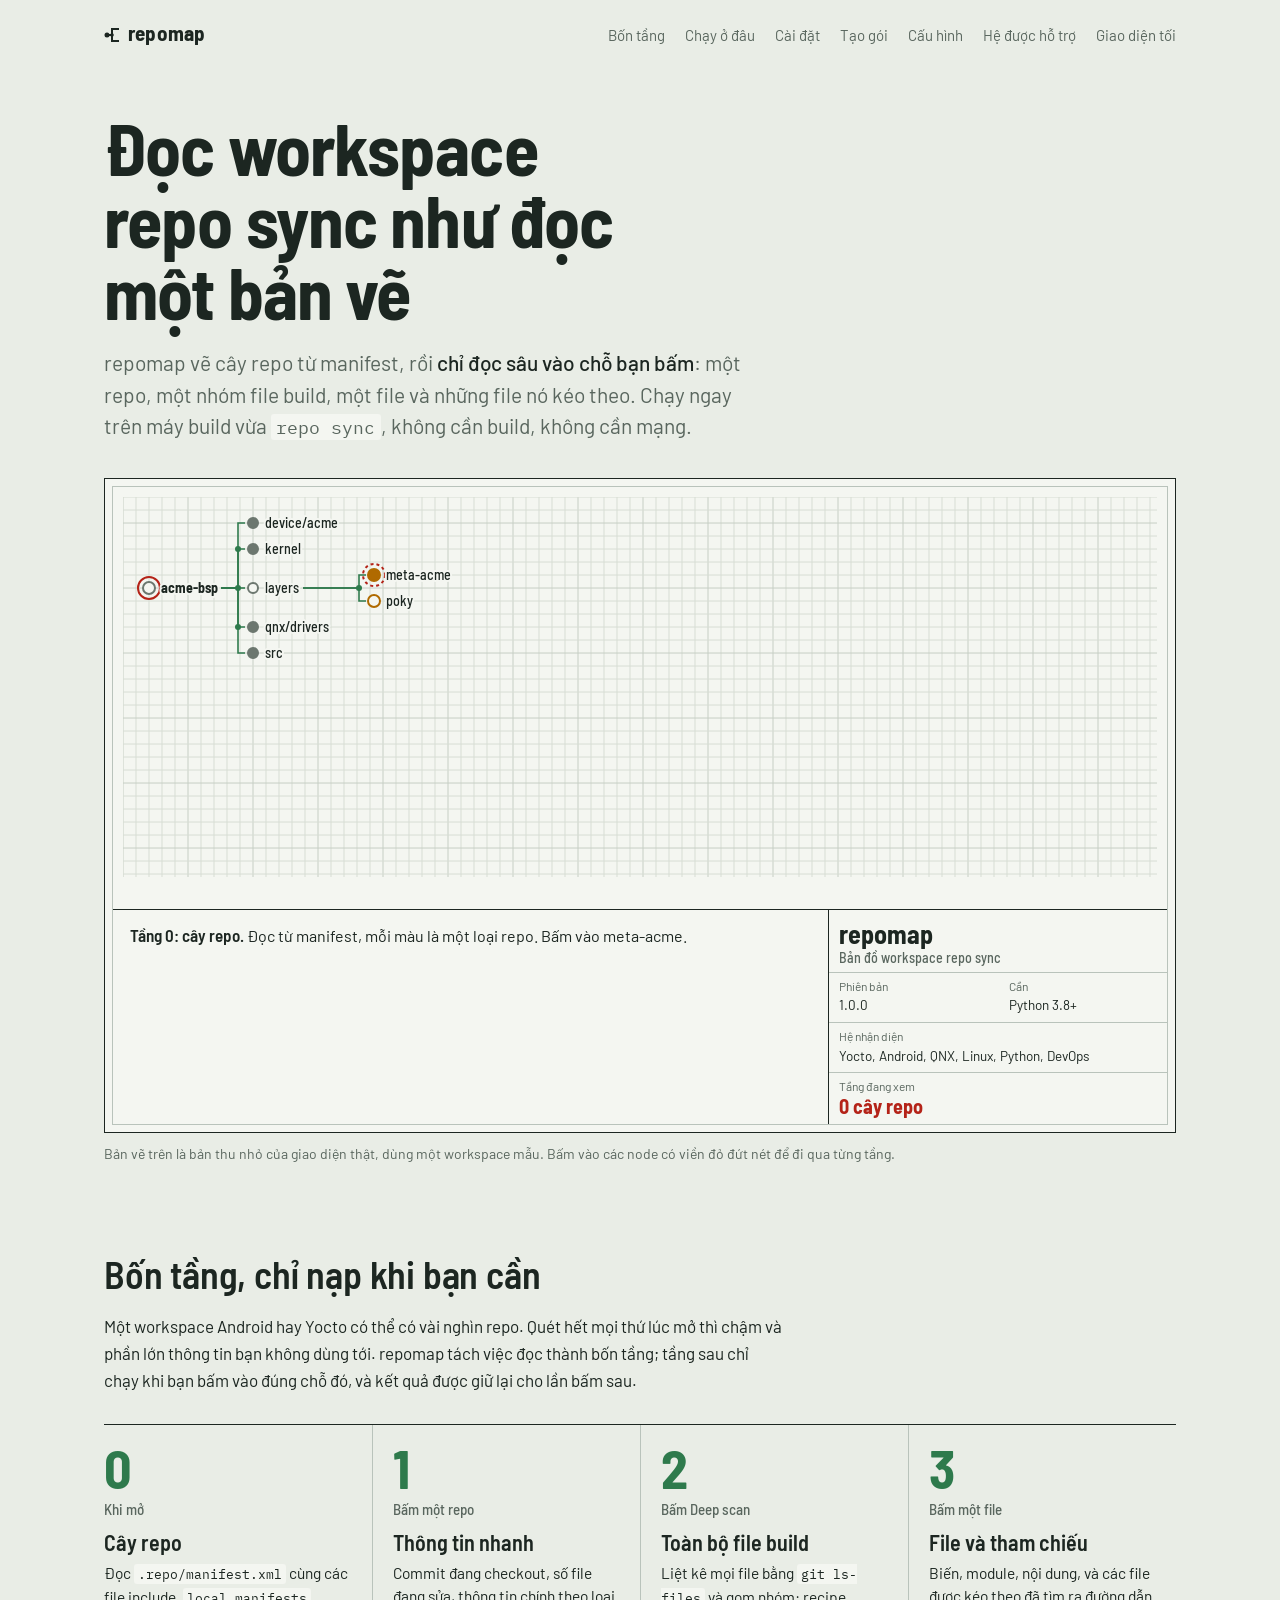
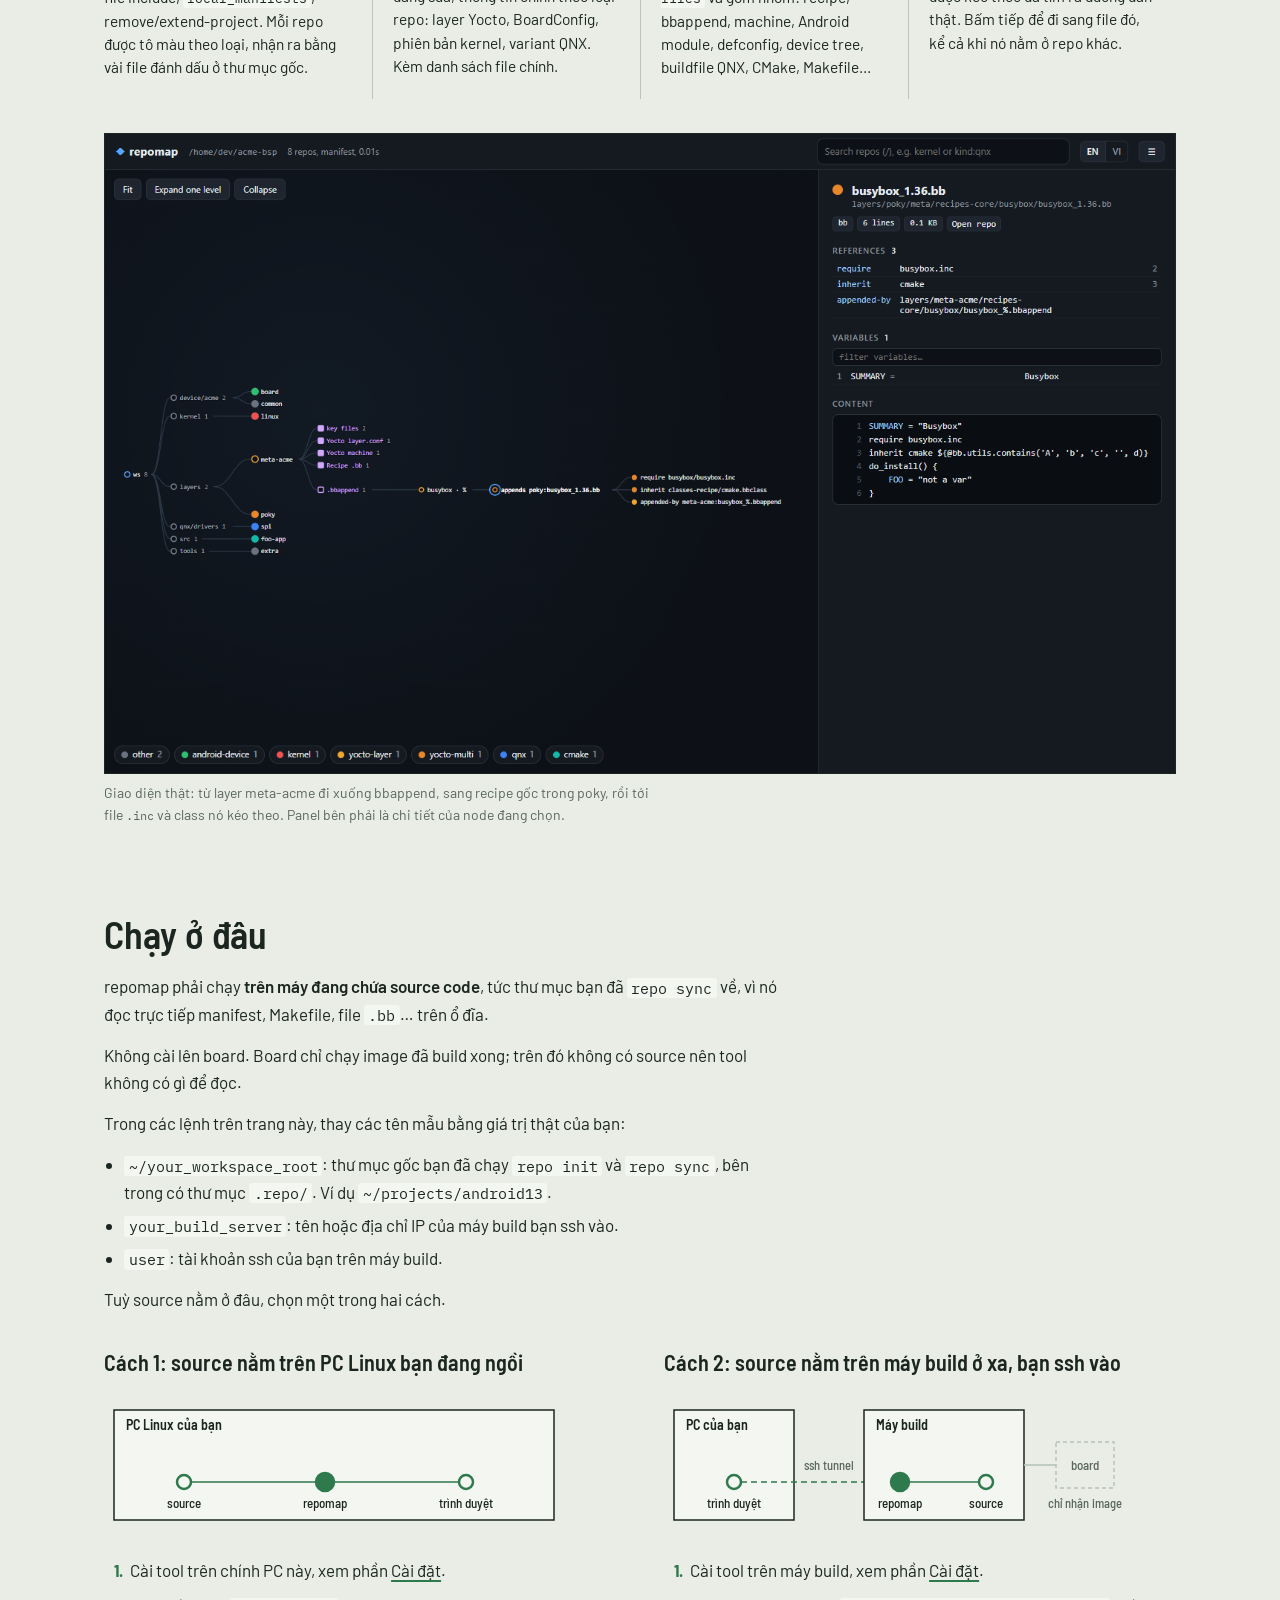
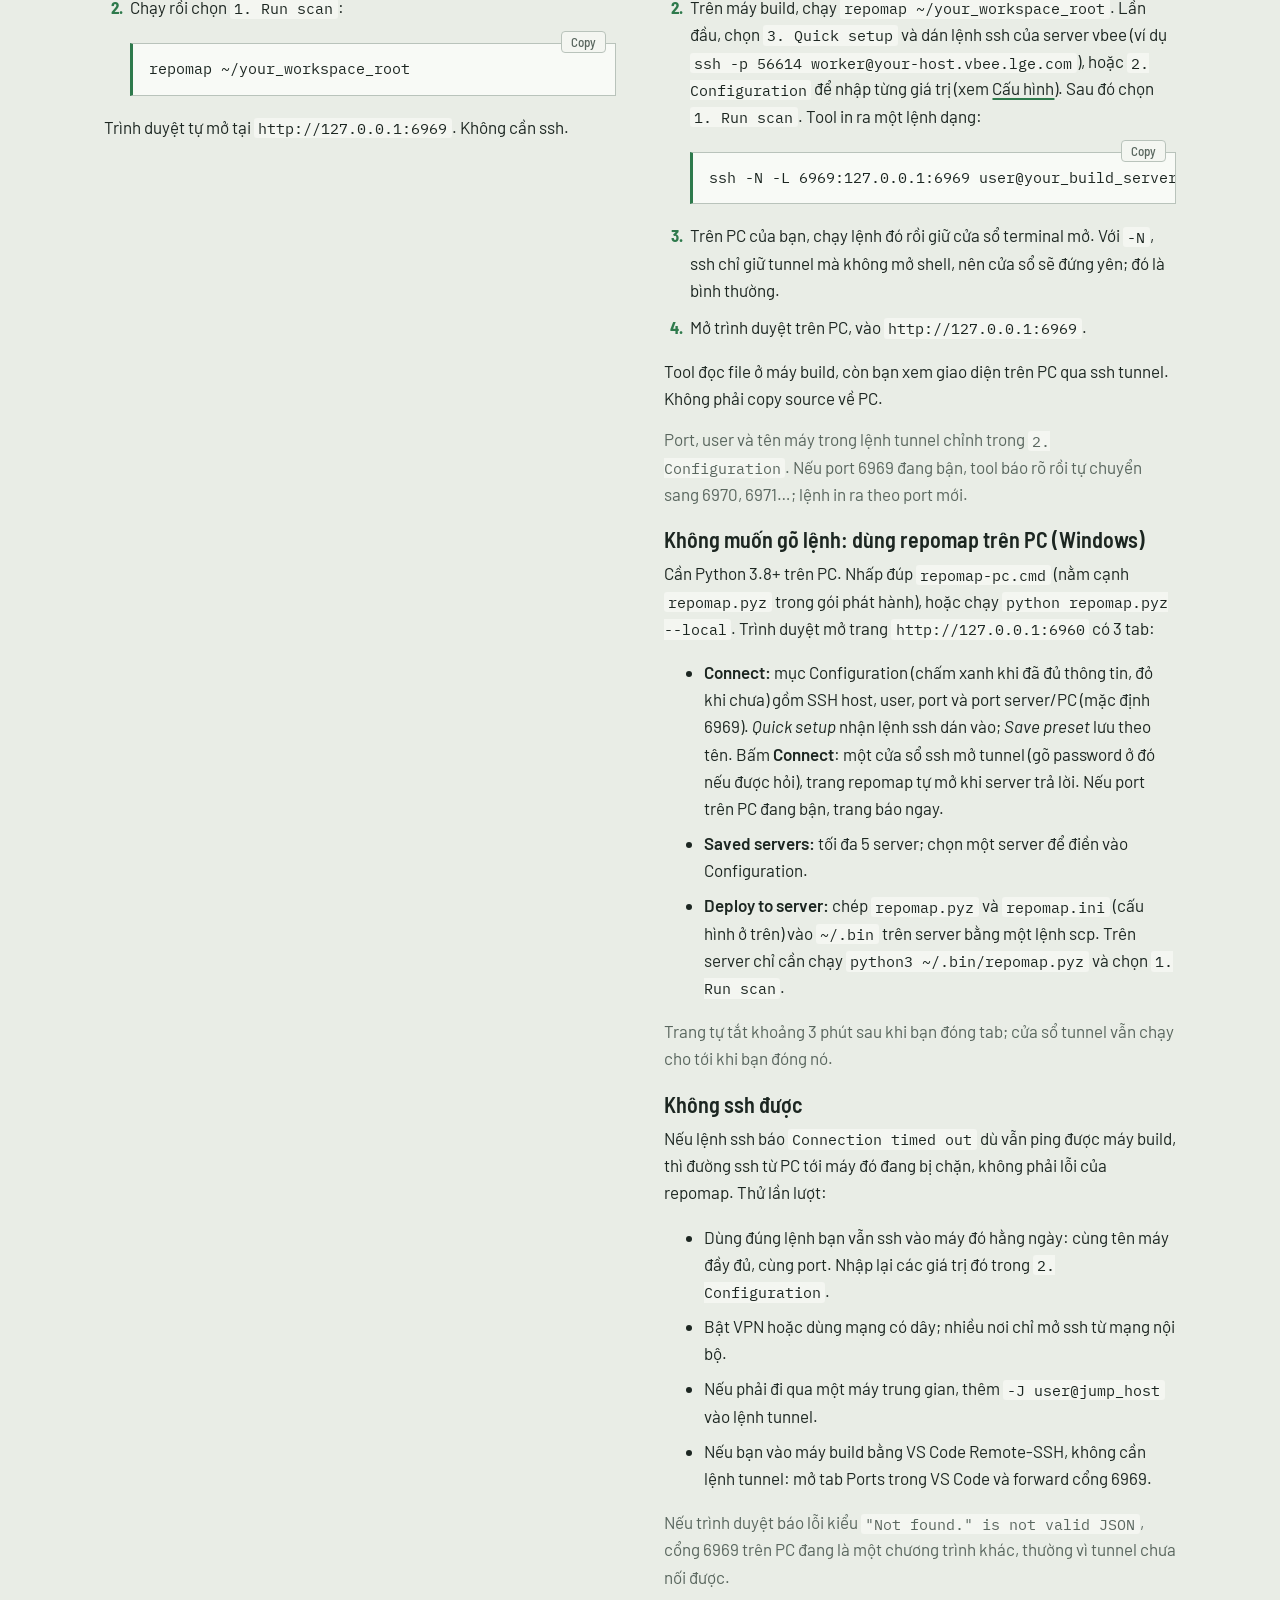
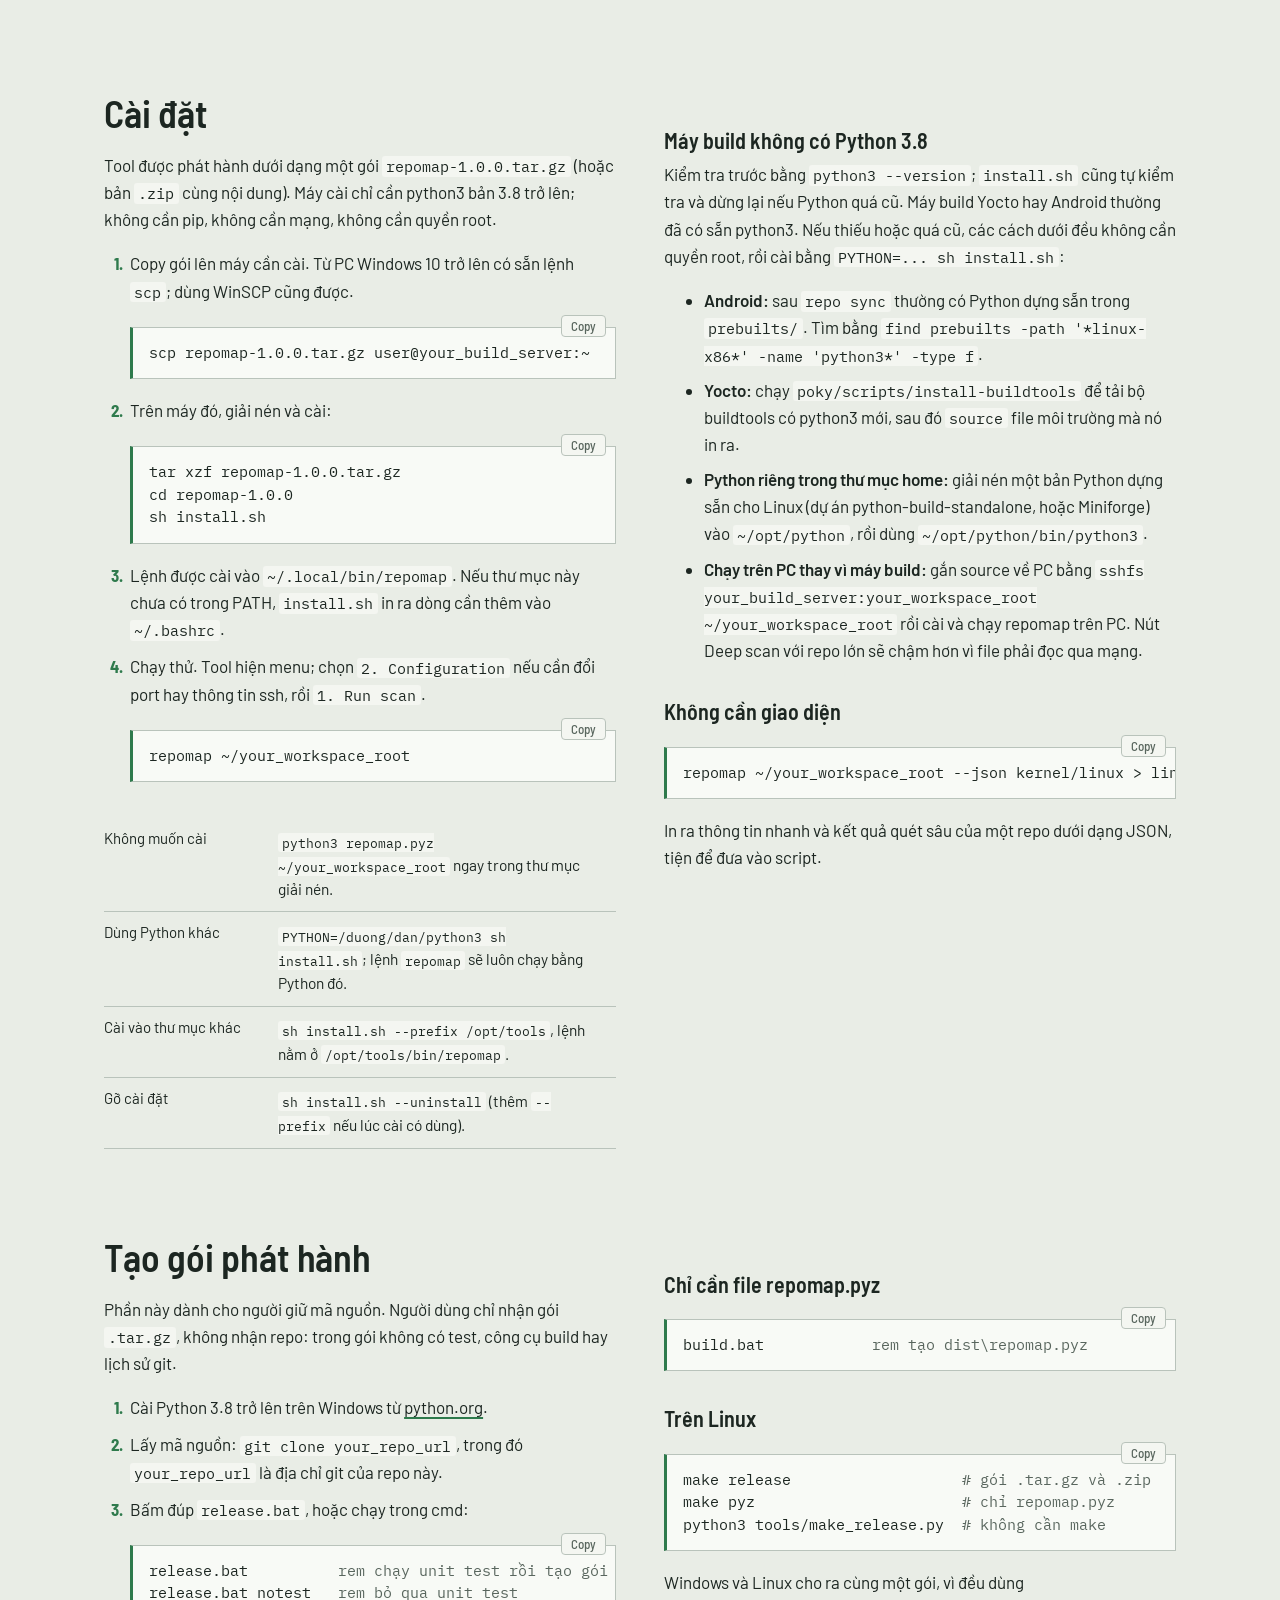
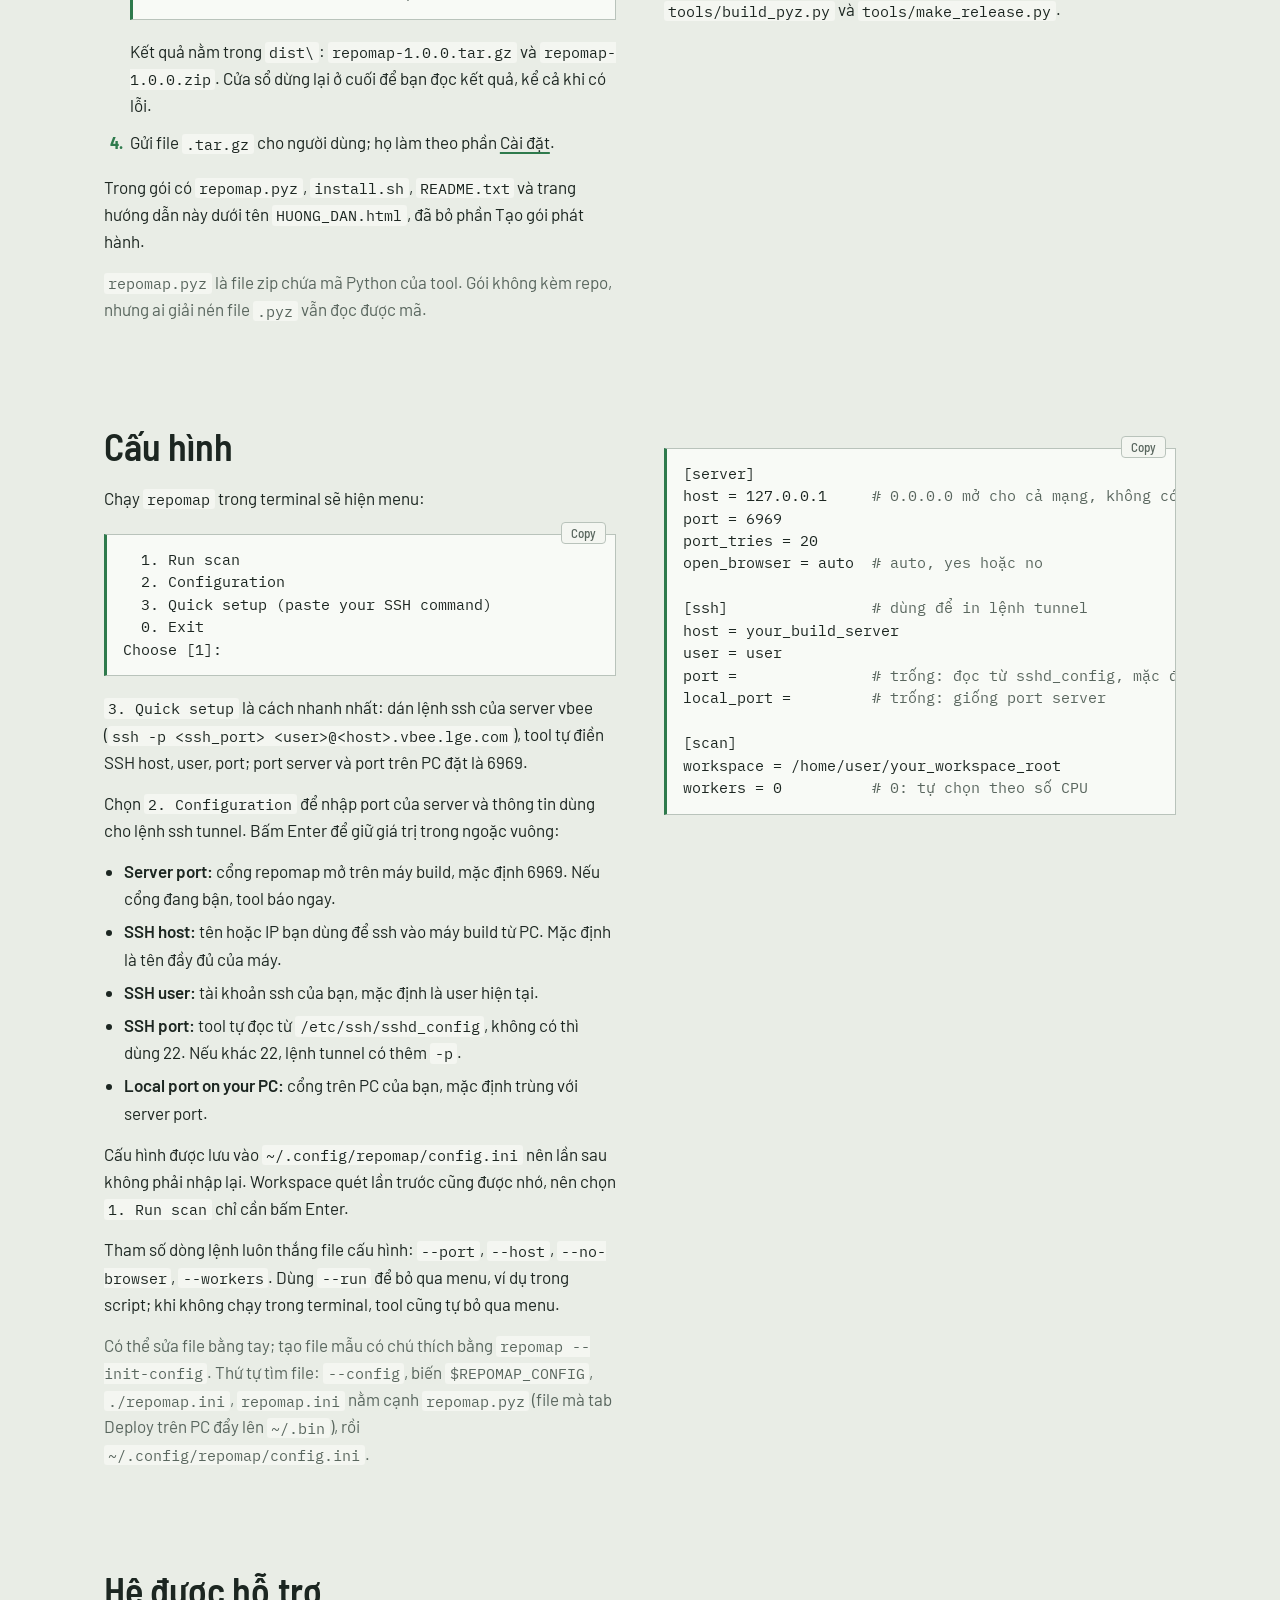
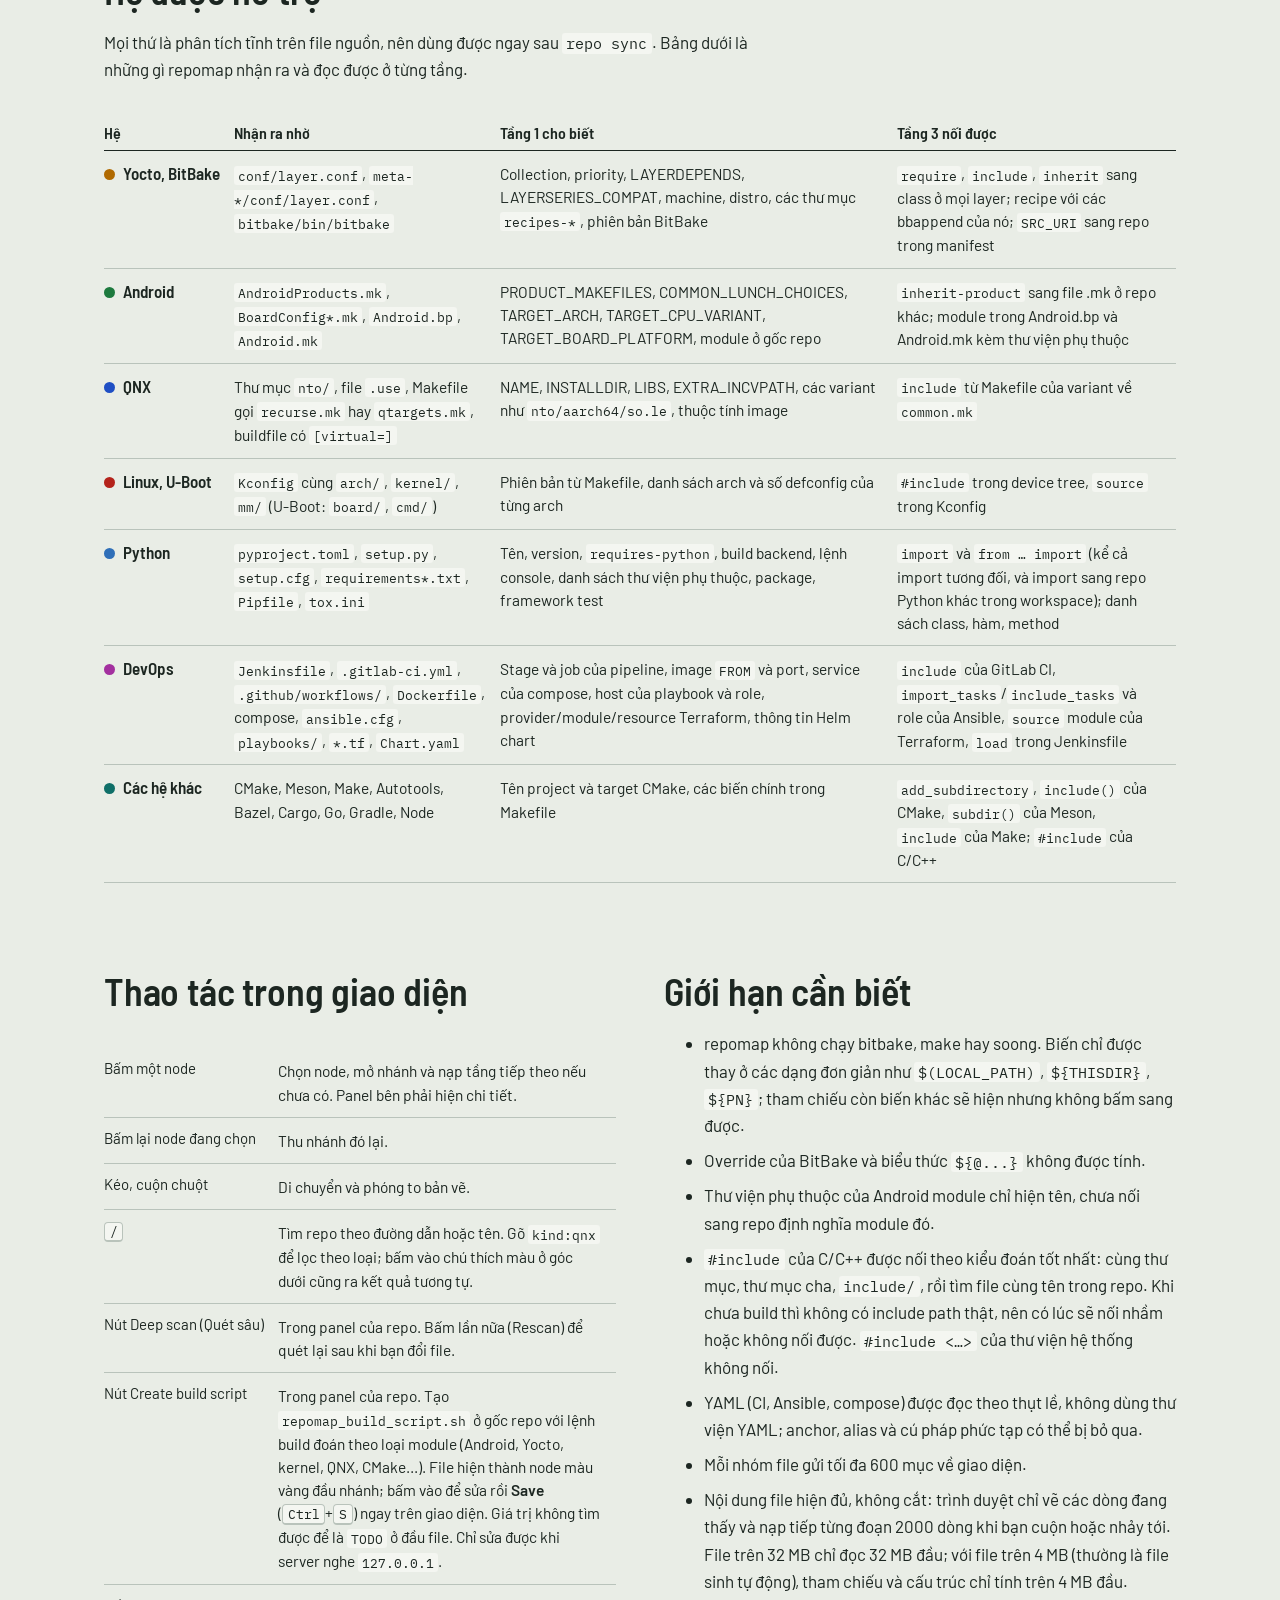
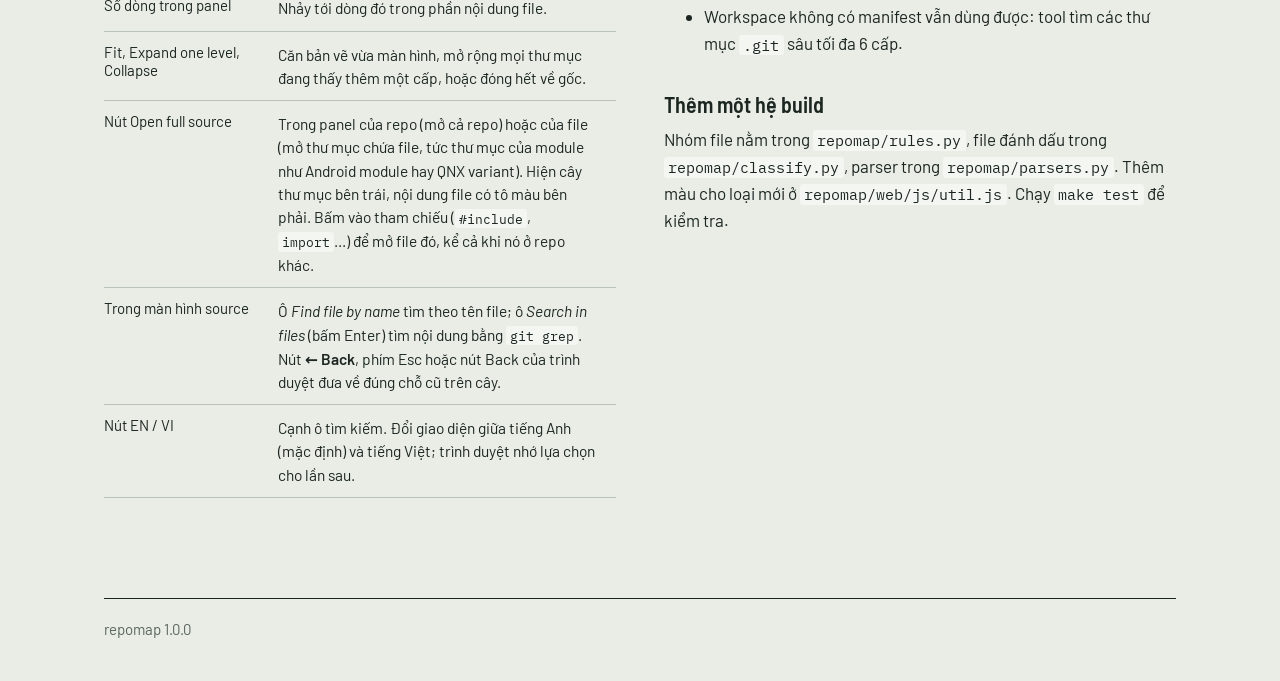
==== docs/index.html @ caaaec8e "Build script per module: generate, highlight, edit and save in tree view - "Create build script" in " ====
<!doctype html>
<html lang="vi">
<head>
<meta charset="utf-8">
<meta name="viewport" content="width=device-width,initial-scale=1">
<title>repomap: bản đồ workspace repo sync</title>
<meta name="description" content="repomap vẽ cây repo từ manifest và chỉ đọc sâu vào chỗ bạn bấm. Dành cho workspace Yocto, Android, QNX, Linux.">
<link rel="preconnect" href="https://fonts.googleapis.com">
<link rel="preconnect" href="https://fonts.gstatic.com" crossorigin>
<link href="https://fonts.googleapis.com/css2?family=Barlow:ital,wght@0,400;0,500;0,600;1,400&family=Barlow+Semi+Condensed:wght@500;600;700&family=IBM+Plex+Mono:wght@400;500&display=swap" rel="stylesheet">
<style>
:root {
  --paper: #e9ede6;
  --sheet: #f4f6f1;
  --ink: #1c2621;
  --muted: #59665e;
  --rule: #b9c3bb;
  --grid: #d7ddd4;
  --grid-major: #c6cec4;
  --trace: #2e7a4c;
  --net: #b42318;
  --k-yocto: #b06a00;
  --k-kernel: #b4231b;
  --k-android: #1d7a3e;
  --k-qnx: #1f4fc4;
  --k-cmake: #0f6f68;
  --k-py: #2f6fb8;
  --k-devops: #a3309f;
  --k-dir: #6c776f;
  --k-cat: #7a3fb0;
  --k-file: #3b4a42;
  --code-bg: #f8faf6;
  --hl: #f3e3b3;
  --display: "Barlow Semi Condensed", "Arial Narrow", sans-serif;
  --text: "Barlow", system-ui, sans-serif;
  --mono: "IBM Plex Mono", ui-monospace, Menlo, Consolas, monospace;
  color-scheme: light;
}
@media (prefers-color-scheme: dark) {
  :root:not([data-theme="light"]) {
    --paper: #161d19; --sheet: #1d2621; --ink: #dce4dd; --muted: #95a39a; --rule: #34423a;
    --grid: #1f2923; --grid-major: #28342d; --trace: #6cc08f; --net: #ff7a6b;
    --k-yocto: #f0a83a; --k-kernel: #ff7b72; --k-android: #5fd38a; --k-qnx: #7aa7ff; --k-cmake: #3fc7b9; --k-py: #78aef0; --k-devops: #e879f9;
    --k-dir: #8e9a92; --k-cat: #c79cff; --k-file: #b8c4bc; --code-bg: #121815; --hl: #4a3d12;
    color-scheme: dark;
  }
}
:root[data-theme="dark"] {
  --paper: #161d19; --sheet: #1d2621; --ink: #dce4dd; --muted: #95a39a; --rule: #34423a;
  --grid: #1f2923; --grid-major: #28342d; --trace: #6cc08f; --net: #ff7a6b;
  --k-yocto: #f0a83a; --k-kernel: #ff7b72; --k-android: #5fd38a; --k-qnx: #7aa7ff; --k-cmake: #3fc7b9; --k-py: #78aef0; --k-devops: #e879f9;
  --k-dir: #8e9a92; --k-cat: #c79cff; --k-file: #b8c4bc; --code-bg: #121815; --hl: #4a3d12;
  color-scheme: dark;
}

* { box-sizing: border-box; }
html { -webkit-text-size-adjust: 100%; }
body {
  margin: 0; background: var(--paper); color: var(--ink);
  font: 400 17px/1.6 var(--text); font-feature-settings: "kern", "liga";
}
strong { font-weight: 600; }
a { color: inherit; text-decoration-color: var(--trace); text-underline-offset: 3px; text-decoration-thickness: 1.5px; }
a:hover { color: var(--trace); }
:focus-visible { outline: 2px solid var(--net); outline-offset: 2px; }
code, pre, kbd { font-family: var(--mono); font-size: .86em; }
p code, li code, td code { background: var(--sheet); padding: .05em .3em; border-radius: 3px; overflow-wrap: anywhere; }
kbd { border: 1px solid var(--rule); border-bottom-width: 2px; border-radius: 4px; padding: 0 .35em; background: var(--sheet); }

.wrap { max-width: 1120px; margin: 0 auto; padding: 0 24px; }
.prose { max-width: 68ch; }

/* ---------- top ---------- */
.top { display: flex; align-items: baseline; justify-content: space-between; gap: 16px; padding: 22px 0 0; }
.mark { font: 700 21px/1 var(--display); letter-spacing: .01em; text-decoration: none; }
.mark svg { vertical-align: -3px; margin-right: 6px; }
.top nav { display: flex; gap: 20px; font-size: 15px; }
.top nav a { text-decoration: none; color: var(--muted); }
.top nav a:hover { color: var(--ink); }
#theme { font: inherit; font-size: 15px; color: var(--muted); background: none; border: 0; cursor: pointer; padding: 0; }
#theme:hover { color: var(--ink); }

/* ---------- hero ---------- */
.hero h1 {
  font: 700 clamp(40px, 6.4vw, 72px)/1 var(--display);
  letter-spacing: -.012em; margin: 64px 0 20px; max-width: 15ch;
}
.lede { font-size: 21px; line-height: 1.5; color: var(--muted); max-width: 54ch; margin: 0 0 36px; }
.lede strong { color: var(--ink); font-weight: 500; }

.drawing { position: relative; border: 1.5px solid var(--ink); background: var(--sheet); }
.drawing::before {                       /* le trong cua ban ve */
  content: ""; position: absolute; inset: 7px; border: 1px solid var(--rule); pointer-events: none;
}
.canvas { overflow-x: auto; overflow-y: hidden; padding: 18px 18px 0; min-height: 430px; }
#schematic { display: block; }
#schematic .grid-minor { stroke: var(--grid); }
#schematic .grid-major { stroke: var(--grid-major); }
.wire { fill: none; stroke: var(--trace); stroke-width: 1.6; }
.junction { fill: var(--trace); }
.pin text { font: 500 14px var(--display); fill: var(--ink); paint-order: stroke; stroke: var(--sheet); stroke-width: 4px; stroke-linejoin: round; }
.pin .count { fill: var(--muted); }
.pin { cursor: pointer; }
.pin:focus { outline: none; }
.pin:focus-visible .ring, .pin.sel .ring { opacity: 1; }
.pin .ring { fill: none; stroke: var(--net); stroke-width: 2; opacity: 0; }
.pin.hint .ring { opacity: 1; stroke-dasharray: 3 3; }
.pin.sel text { font-weight: 700; }
.pin.t-action text { fill: var(--net); font-weight: 600; }
.pin:hover text { fill: var(--trace); }

.caption {
  display: grid; grid-template-columns: 1fr 340px; border-top: 1.5px solid var(--ink); margin: 0 7px 7px;
}
.say { padding: 14px 18px; font-size: 16px; line-height: 1.5; min-height: 88px; }
.say b { font: 600 17px var(--display); }
.titleblock { border-left: 1.5px solid var(--ink); display: grid; grid-template-columns: 1fr 1fr; font-size: 13.5px; }
.titleblock div { padding: 6px 10px; border-bottom: 1px solid var(--rule); }
.titleblock div:nth-child(odd):not(.full) { border-right: 1px solid var(--rule); }
.titleblock .full { grid-column: 1 / -1; }
.titleblock .name { font: 700 26px/1.05 var(--display); padding-top: 10px; }
.titleblock .name small { display: block; font: 500 14px var(--display); color: var(--muted); margin-top: 2px; }
.titleblock span { display: block; font-size: 12px; color: var(--muted); line-height: 1.3; }
.titleblock .last { border-bottom: 0; }
#layer-now { font: 700 20px/1.1 var(--display); color: var(--net); }
.drawing-note { font-size: 14px; color: var(--muted); margin: 10px 0 0; }

/* ---------- sections ---------- */
section { padding: 88px 0 0; }
h2 { font: 600 38px/1.08 var(--display); letter-spacing: -.005em; margin: 0 0 18px; }
h3 { font: 600 22px/1.2 var(--display); margin: 34px 0 8px; }
p { margin: 0 0 14px; }
.sub { color: var(--muted); }

.layers { list-style: none; padding: 0; margin: 30px 0 0; display: grid; grid-template-columns: repeat(4, 1fr); border-top: 1.5px solid var(--ink); }
.layers li { padding: 16px 20px 6px 0; }
.layers li + li { padding-left: 20px; border-left: 1px solid var(--rule); }
.layers .n { font: 700 54px/1 var(--display); color: var(--trace); display: block; }
.layers h3 { margin: 6px 0 6px; }
.layers p { font-size: 15.5px; line-height: 1.5; }
.layers .when { font: 500 15px var(--display); color: var(--muted); }

figure { margin: 34px 0 0; }
figure img { width: 100%; height: auto; display: block; border: 1.5px solid var(--ink); }
figcaption { font-size: 14px; color: var(--muted); margin-top: 8px; max-width: 70ch; }

.cmd { position: relative; margin: 12px 0 18px; }
pre {
  margin: 0; padding: 14px 16px; background: var(--code-bg); border: 1px solid var(--rule); border-left: 3px solid var(--trace);
  overflow-x: auto; line-height: 1.55; font-size: 14.5px;
}
pre .c { color: var(--muted); }
.cmd { margin-top: 22px; }
.copy {
  position: absolute; top: -12px; right: 10px; font: 500 13px var(--display); color: var(--muted);
  background: var(--sheet); border: 1px solid var(--rule); border-radius: 4px; padding: 2px 9px; cursor: pointer;
}
.copy:hover { color: var(--ink); border-color: var(--ink); }

.ways { margin-top: 18px; }
.ways h3 { margin-top: 18px; }
.setup { width: 100%; max-width: 460px; height: auto; display: block; margin: 14px 0 6px; }
.setup .box { fill: var(--sheet); stroke: var(--ink); stroke-width: 1.5; }
.setup .box.faint { stroke: var(--rule); stroke-dasharray: 4 3; fill: none; }
.setup .box-t { font: 600 14px var(--display); fill: var(--ink); }
.setup .pad { fill: var(--sheet); stroke: var(--trace); stroke-width: 2.5; }
.setup .pad.tool { fill: var(--trace); }
.setup .pin-t { font: 500 13px var(--display); fill: var(--ink); text-anchor: middle; }
.setup .wire-t { font: 500 12.5px var(--display); fill: var(--muted); text-anchor: middle; }
.setup .wire.dash { stroke-dasharray: 6 4; }
.setup .wire.faint { stroke: var(--rule); }
.setup .faint-t { fill: var(--muted); }
.steps { padding-left: 1.3em; }
.steps li { margin-bottom: 10px; padding-left: 4px; }
.steps li::marker { font: 700 17px var(--display); color: var(--trace); }

.split { display: grid; grid-template-columns: minmax(0, 1fr) minmax(0, 1fr); gap: 48px; align-items: start; }

table { width: 100%; border-collapse: collapse; font-size: 15.5px; line-height: 1.5; margin-top: 18px; }
th { font: 600 16px var(--display); text-align: left; padding: 8px 14px 8px 0; border-bottom: 1.5px solid var(--ink); vertical-align: bottom; }
td { padding: 11px 14px 11px 0; border-bottom: 1px solid var(--rule); vertical-align: top; }
td:first-child { font: 600 17px/1.3 var(--display); white-space: nowrap; }
.sw { display: inline-block; width: 11px; height: 11px; border-radius: 50%; margin-right: 8px; vertical-align: 0; }
.tbl { overflow-x: auto; }
.tbl table:not(.keys) { min-width: 760px; }
.keys td:first-child { font: 400 15px var(--text); white-space: normal; width: 34%; }

.limits li { margin-bottom: 8px; }
.names { padding-left: 1.2em; margin: 0 0 14px; }
.names li { margin-bottom: 6px; }

footer { margin: 100px 0 0; border-top: 1.5px solid var(--ink); padding: 18px 0 40px; display: flex; justify-content: space-between; gap: 16px; flex-wrap: wrap; font-size: 15px; color: var(--muted); }

@media (max-width: 860px) {
  .caption { grid-template-columns: 1fr; }
  .titleblock { border-left: 0; border-top: 1.5px solid var(--ink); }
  .layers { grid-template-columns: 1fr 1fr; }
  .layers li:nth-child(3) { border-left: 0; padding-left: 0; }
  .split { grid-template-columns: minmax(0, 1fr); gap: 0; }
  .split > * + * { margin-top: 56px; }
}
@media (max-width: 560px) {
  .wrap { padding: 0 16px; }
  .top nav a:not(:last-child) { display: none; }
  .layers { grid-template-columns: 1fr; }
  .layers li + li { border-left: 0; padding-left: 0; border-top: 1px solid var(--rule); }
  .lede { font-size: 19px; }
  h2 { font-size: 32px; }
  .canvas { min-height: 360px; }
}
@media (prefers-reduced-motion: reduce) { * { scroll-behavior: auto !important; } }
</style>
</head>
<body>
<div class="wrap">

<header class="top">
  <a class="mark" href="#">
    <svg width="18" height="18" viewBox="0 0 18 18" aria-hidden="true"><path d="M3 9h5V3h7M8 9v6h7" fill="none" stroke="currentColor" stroke-width="2"/><circle cx="3" cy="9" r="2.5" fill="currentColor"/><circle cx="8" cy="9" r="1.8" fill="currentColor"/></svg>repomap</a>
  <nav aria-label="Mục lục">
    <a href="#tang">Bốn tầng</a>
    <a href="#chay">Chạy ở đâu</a>
    <a href="#cai-dat">Cài đặt</a>
    <!-- maintainer:start --><a href="#dong-goi">Tạo gói</a><!-- maintainer:end -->
    <a href="#cau-hinh">Cấu hình</a>
    <a href="#nhan-dien">Hệ được hỗ trợ</a>
    <button id="theme" type="button">Giao diện tối</button>
  </nav>
</header>

<main>
<section class="hero" style="padding-top:0">
  <h1>Đọc workspace repo sync như đọc một bản vẽ</h1>
  <p class="lede">repomap vẽ cây repo từ manifest, rồi <strong>chỉ đọc sâu vào chỗ bạn bấm</strong>: một repo, một nhóm file build, một file và những file nó kéo theo. Chạy ngay trên máy build vừa <code>repo sync</code>, không cần build, không cần mạng.</p>

  <figure class="drawing" style="margin:0" aria-label="Bản vẽ minh hoạ, bấm vào các node để thử">
    <div class="canvas"><svg id="schematic" role="tree" aria-label="Cây repo minh hoạ"></svg></div>
    <div class="caption">
      <div class="say" id="say" aria-live="polite"></div>
      <div class="titleblock">
        <div class="full name">repomap<small>Bản đồ workspace repo sync</small></div>
        <div><span>Phiên bản</span>1.0.0</div>
        <div><span>Cần</span>Python 3.8+</div>
        <div class="full"><span>Hệ nhận diện</span>Yocto, Android, QNX, Linux, Python, DevOps</div>
        <div class="full last"><span>Tầng đang xem</span><b id="layer-now">0 cây repo</b></div>
      </div>
    </div>
  </figure>
  <p class="drawing-note">Bản vẽ trên là bản thu nhỏ của giao diện thật, dùng một workspace mẫu. Bấm vào các node có viền đỏ đứt nét để đi qua từng tầng.</p>
</section>

<section id="tang">
  <div class="prose">
    <h2>Bốn tầng, chỉ nạp khi bạn cần</h2>
    <p>Một workspace Android hay Yocto có thể có vài nghìn repo. Quét hết mọi thứ lúc mở thì chậm và phần lớn thông tin bạn không dùng tới. repomap tách việc đọc thành bốn tầng; tầng sau chỉ chạy khi bạn bấm vào đúng chỗ đó, và kết quả được giữ lại cho lần bấm sau.</p>
  </div>
  <ol class="layers">
    <li><span class="n">0</span><span class="when">Khi mở</span><h3>Cây repo</h3>
      <p>Đọc <code>.repo/manifest.xml</code> cùng các file include, <code>local_manifests</code>, remove/extend-project. Mỗi repo được tô màu theo loại, nhận ra bằng vài file đánh dấu ở thư mục gốc.</p></li>
    <li><span class="n">1</span><span class="when">Bấm một repo</span><h3>Thông tin nhanh</h3>
      <p>Commit đang checkout, số file đang sửa, thông tin chính theo loại repo: layer Yocto, BoardConfig, phiên bản kernel, variant QNX. Kèm danh sách file chính.</p></li>
    <li><span class="n">2</span><span class="when">Bấm Deep scan</span><h3>Toàn bộ file build</h3>
      <p>Liệt kê mọi file bằng <code>git ls-files</code> và gom nhóm: recipe, bbappend, machine, Android module, defconfig, device tree, buildfile QNX, CMake, Makefile…</p></li>
    <li><span class="n">3</span><span class="when">Bấm một file</span><h3>File và tham chiếu</h3>
      <p>Biến, module, nội dung, và các file được kéo theo đã tìm ra đường dẫn thật. Bấm tiếp để đi sang file đó, kể cả khi nó nằm ở repo khác.</p></li>
  </ol>
  <figure>
    <img src="app.png" width="1440" height="860" alt="Giao diện repomap: cây repo bên trái đã mở tới busybox_1.36.bb, panel bên phải hiện tham chiếu require, inherit, appended-by và nội dung file.">
    <figcaption>Giao diện thật: từ layer meta-acme đi xuống bbappend, sang recipe gốc trong poky, rồi tới file <code>.inc</code> và class nó kéo theo. Panel bên phải là chi tiết của node đang chọn.</figcaption>
  </figure>
</section>

<section id="chay">
  <div class="prose">
    <h2>Chạy ở đâu</h2>
    <p>repomap phải chạy <strong>trên máy đang chứa source code</strong>, tức thư mục bạn đã <code>repo sync</code> về, vì nó đọc trực tiếp manifest, Makefile, file <code>.bb</code>… trên ổ đĩa.</p>
    <p>Không cài lên board. Board chỉ chạy image đã build xong; trên đó không có source nên tool không có gì để đọc.</p>
    <p>Trong các lệnh trên trang này, thay các tên mẫu bằng giá trị thật của bạn:</p>
    <ul class="names">
      <li><code>~/your_workspace_root</code>: thư mục gốc bạn đã chạy <code>repo init</code> và <code>repo sync</code>, bên trong có thư mục <code>.repo/</code>. Ví dụ <code>~/projects/android13</code>.</li>
      <li><code>your_build_server</code>: tên hoặc địa chỉ IP của máy build bạn ssh vào.</li>
      <li><code>user</code>: tài khoản ssh của bạn trên máy build.</li>
    </ul>
    <p>Tuỳ source nằm ở đâu, chọn một trong hai cách.</p>
  </div>

  <div class="split ways">
    <div>
      <h3>Cách 1: source nằm trên PC Linux bạn đang ngồi</h3>
      <svg class="setup" viewBox="0 0 460 150" role="img" aria-label="Một PC chứa cả source, repomap và trình duyệt">
        <rect class="box" x="10" y="20" width="440" height="110"/>
        <text class="box-t" x="22" y="40">PC Linux của bạn</text>
        <path class="wire" d="M87 92H212M230 92H355"/>
        <circle class="pad" cx="80" cy="92" r="7"/><text class="pin-t" x="80" y="118">source</text>
        <circle class="pad tool" cx="221" cy="92" r="9"/><text class="pin-t" x="221" y="118">repomap</text>
        <circle class="pad" cx="362" cy="92" r="7"/><text class="pin-t" x="362" y="118">trình duyệt</text>
      </svg>
      <ol class="steps">
        <li>Cài tool trên chính PC này, xem phần <a href="#cai-dat">Cài đặt</a>.</li>
        <li>Chạy rồi chọn <code>1. Run scan</code>:
          <div class="cmd"><pre>repomap ~/your_workspace_root</pre></div></li>
      </ol>
      <p>Trình duyệt tự mở tại <code>http://127.0.0.1:6969</code>. Không cần ssh.</p>
    </div>
    <div>
      <h3 id="xa">Cách 2: source nằm trên máy build ở xa, bạn ssh vào</h3>
      <svg class="setup" viewBox="0 0 460 150" role="img" aria-label="Trình duyệt trên PC nối qua ssh tunnel tới repomap trên máy build; board chỉ nhận image">
        <rect class="box" x="10" y="20" width="120" height="110"/>
        <text class="box-t" x="22" y="40">PC của bạn</text>
        <circle class="pad" cx="70" cy="92" r="7"/><text class="pin-t" x="70" y="118">trình duyệt</text>
        <path class="wire dash" d="M77 92H227"/>
        <text class="wire-t" x="165" y="80">ssh tunnel</text>
        <rect class="box" x="200" y="20" width="160" height="110"/>
        <text class="box-t" x="212" y="40">Máy build</text>
        <circle class="pad tool" cx="236" cy="92" r="9"/><text class="pin-t" x="236" y="118">repomap</text>
        <path class="wire" d="M245 92H315"/>
        <circle class="pad" cx="322" cy="92" r="7"/><text class="pin-t" x="322" y="118">source</text>
        <path class="wire faint" d="M360 75H392"/>
        <rect class="box faint" x="392" y="52" width="58" height="46"/>
        <text class="pin-t faint-t" x="421" y="80">board</text>
        <text class="wire-t faint-t" x="421" y="118">chỉ nhận image</text>
      </svg>
      <ol class="steps">
        <li>Cài tool trên máy build, xem phần <a href="#cai-dat">Cài đặt</a>.</li>
        <li>Trên máy build, chạy <code>repomap ~/your_workspace_root</code>. Lần đầu, chọn <code>3. Quick setup</code> và dán lệnh ssh của server vbee (ví dụ <code>ssh -p 56614 worker@your-host.vbee.lge.com</code>), hoặc <code>2. Configuration</code> để nhập từng giá trị (xem <a href="#cau-hinh">Cấu hình</a>). Sau đó chọn <code>1. Run scan</code>. Tool in ra một lệnh dạng:
          <div class="cmd"><pre>ssh -N -L 6969:127.0.0.1:6969 user@your_build_server</pre></div></li>
        <li>Trên PC của bạn, chạy lệnh đó rồi giữ cửa sổ terminal mở. Với <code>-N</code>, ssh chỉ giữ tunnel mà không mở shell, nên cửa sổ sẽ đứng yên; đó là bình thường.</li>
        <li>Mở trình duyệt trên PC, vào <code>http://127.0.0.1:6969</code>.</li>
      </ol>
      <p>Tool đọc file ở máy build, còn bạn xem giao diện trên PC qua ssh tunnel. Không phải copy source về PC.</p>
      <p class="sub">Port, user và tên máy trong lệnh tunnel chỉnh trong <code>2. Configuration</code>. Nếu port 6969 đang bận, tool báo rõ rồi tự chuyển sang 6970, 6971…; lệnh in ra theo port mới.</p>
      <h3 id="pc">Không muốn gõ lệnh: dùng repomap trên PC (Windows)</h3>
      <p>Cần Python 3.8+ trên PC. Nhấp đúp <code>repomap-pc.cmd</code> (nằm cạnh <code>repomap.pyz</code> trong gói phát hành), hoặc chạy <code>python repomap.pyz --local</code>. Trình duyệt mở trang <code>http://127.0.0.1:6960</code> có 3 tab:</p>
      <ul class="limits">
        <li><strong>Connect:</strong> mục Configuration (chấm xanh khi đã đủ thông tin, đỏ khi chưa) gồm SSH host, user, port và port server/PC (mặc định 6969). <em>Quick setup</em> nhận lệnh ssh dán vào; <em>Save preset</em> lưu theo tên. Bấm <strong>Connect</strong>: một cửa sổ ssh mở tunnel (gõ password ở đó nếu được hỏi), trang repomap tự mở khi server trả lời. Nếu port trên PC đang bận, trang báo ngay.</li>
        <li><strong>Saved servers:</strong> tối đa 5 server; chọn một server để điền vào Configuration.</li>
        <li><strong>Deploy to server:</strong> chép <code>repomap.pyz</code> và <code>repomap.ini</code> (cấu hình ở trên) vào <code>~/.bin</code> trên server bằng một lệnh scp. Trên server chỉ cần chạy <code>python3 ~/.bin/repomap.pyz</code> và chọn <code>1. Run scan</code>.</li>
      </ul>
      <p class="sub">Trang tự tắt khoảng 3 phút sau khi bạn đóng tab; cửa sổ tunnel vẫn chạy cho tới khi bạn đóng nó.</p>
      <h3>Không ssh được</h3>
      <p>Nếu lệnh ssh báo <code>Connection timed out</code> dù vẫn ping được máy build, thì đường ssh từ PC tới máy đó đang bị chặn, không phải lỗi của repomap. Thử lần lượt:</p>
      <ul class="limits">
        <li>Dùng đúng lệnh bạn vẫn ssh vào máy đó hằng ngày: cùng tên máy đầy đủ, cùng port. Nhập lại các giá trị đó trong <code>2. Configuration</code>.</li>
        <li>Bật VPN hoặc dùng mạng có dây; nhiều nơi chỉ mở ssh từ mạng nội bộ.</li>
        <li>Nếu phải đi qua một máy trung gian, thêm <code>-J user@jump_host</code> vào lệnh tunnel.</li>
        <li>Nếu bạn vào máy build bằng VS Code Remote-SSH, không cần lệnh tunnel: mở tab Ports trong VS Code và forward cổng 6969.</li>
      </ul>
      <p class="sub">Nếu trình duyệt báo lỗi kiểu <code>"Not found." is not valid JSON</code>, cổng 6969 trên PC đang là một chương trình khác, thường vì tunnel chưa nối được.</p>
    </div>
  </div>
</section>

<section id="cai-dat">
  <div class="split">
    <div>
      <h2>Cài đặt</h2>
      <p>Tool được phát hành dưới dạng một gói <code>repomap-1.0.0.tar.gz</code> (hoặc bản <code>.zip</code> cùng nội dung). Máy cài chỉ cần python3 bản 3.8 trở lên; không cần pip, không cần mạng, không cần quyền root.</p>
      <ol class="steps">
        <li>Copy gói lên máy cần cài. Từ PC Windows 10 trở lên có sẵn lệnh <code>scp</code>; dùng WinSCP cũng được.
          <div class="cmd"><pre>scp repomap-1.0.0.tar.gz user@your_build_server:~</pre></div></li>
        <li>Trên máy đó, giải nén và cài:
          <div class="cmd"><pre>tar xzf repomap-1.0.0.tar.gz
cd repomap-1.0.0
sh install.sh</pre></div></li>
        <li>Lệnh được cài vào <code>~/.local/bin/repomap</code>. Nếu thư mục này chưa có trong PATH, <code>install.sh</code> in ra dòng cần thêm vào <code>~/.bashrc</code>.</li>
        <li>Chạy thử. Tool hiện menu; chọn <code>2. Configuration</code> nếu cần đổi port hay thông tin ssh, rồi <code>1. Run scan</code>.
          <div class="cmd"><pre>repomap ~/your_workspace_root</pre></div></li>
      </ol>
      <div class="tbl"><table class="keys">
        <tbody>
          <tr><td>Không muốn cài</td><td><code>python3 repomap.pyz ~/your_workspace_root</code> ngay trong thư mục giải nén.</td></tr>
          <tr><td>Dùng Python khác</td><td><code>PYTHON=/duong/dan/python3 sh install.sh</code>; lệnh <code>repomap</code> sẽ luôn chạy bằng Python đó.</td></tr>
          <tr><td>Cài vào thư mục khác</td><td><code>sh install.sh --prefix /opt/tools</code>, lệnh nằm ở <code>/opt/tools/bin/repomap</code>.</td></tr>
          <tr><td>Gỡ cài đặt</td><td><code>sh install.sh --uninstall</code> (thêm <code>--prefix</code> nếu lúc cài có dùng).</td></tr>
        </tbody>
      </table></div>
    </div>
    <div>
      <h3 id="python-cu">Máy build không có Python 3.8</h3>
      <p>Kiểm tra trước bằng <code>python3 --version</code>; <code>install.sh</code> cũng tự kiểm tra và dừng lại nếu Python quá cũ. Máy build Yocto hay Android thường đã có sẵn python3. Nếu thiếu hoặc quá cũ, các cách dưới đều không cần quyền root, rồi cài bằng <code>PYTHON=... sh install.sh</code>:</p>
      <ul class="limits">
        <li><strong>Android:</strong> sau <code>repo sync</code> thường có Python dựng sẵn trong <code>prebuilts/</code>. Tìm bằng <code>find prebuilts -path '*linux-x86*' -name 'python3*' -type f</code>.</li>
        <li><strong>Yocto:</strong> chạy <code>poky/scripts/install-buildtools</code> để tải bộ buildtools có python3 mới, sau đó <code>source</code> file môi trường mà nó in ra.</li>
        <li><strong>Python riêng trong thư mục home:</strong> giải nén một bản Python dựng sẵn cho Linux (dự án python-build-standalone, hoặc Miniforge) vào <code>~/opt/python</code>, rồi dùng <code>~/opt/python/bin/python3</code>.</li>
        <li><strong>Chạy trên PC thay vì máy build:</strong> gắn source về PC bằng <code>sshfs your_build_server:your_workspace_root ~/your_workspace_root</code> rồi cài và chạy repomap trên PC. Nút Deep scan với repo lớn sẽ chậm hơn vì file phải đọc qua mạng.</li>
      </ul>

      <h3>Không cần giao diện</h3>
      <div class="cmd"><pre>repomap ~/your_workspace_root --json kernel/linux &gt; linux.json</pre></div>
      <p>In ra thông tin nhanh và kết quả quét sâu của một repo dưới dạng JSON, tiện để đưa vào script.</p>
    </div>
  </div>
</section>

<!-- maintainer:start  (phan nay bi cat khoi HUONG_DAN.html trong goi phat hanh) -->
<section id="dong-goi">
  <div class="split">
    <div>
      <h2>Tạo gói phát hành</h2>
      <p>Phần này dành cho người giữ mã nguồn. Người dùng chỉ nhận gói <code>.tar.gz</code>, không nhận repo: trong gói không có test, công cụ build hay lịch sử git.</p>
      <ol class="steps">
        <li>Cài Python 3.8 trở lên trên Windows từ <a href="https://www.python.org/downloads/">python.org</a>.</li>
        <li>Lấy mã nguồn: <code>git clone your_repo_url</code>, trong đó <code>your_repo_url</code> là địa chỉ git của repo này.</li>
        <li>Bấm đúp <code>release.bat</code>, hoặc chạy trong cmd:
          <div class="cmd"><pre>release.bat          <span class="c">rem chạy unit test rồi tạo gói</span>
release.bat notest   <span class="c">rem bỏ qua unit test</span></pre></div>
          Kết quả nằm trong <code>dist\</code>: <code>repomap-1.0.0.tar.gz</code> và <code>repomap-1.0.0.zip</code>. Cửa sổ dừng lại ở cuối để bạn đọc kết quả, kể cả khi có lỗi.</li>
        <li>Gửi file <code>.tar.gz</code> cho người dùng; họ làm theo phần <a href="#cai-dat">Cài đặt</a>.</li>
      </ol>
      <p>Trong gói có <code>repomap.pyz</code>, <code>install.sh</code>, <code>README.txt</code> và trang hướng dẫn này dưới tên <code>HUONG_DAN.html</code>, đã bỏ phần Tạo gói phát hành.</p>
      <p class="sub"><code>repomap.pyz</code> là file zip chứa mã Python của tool. Gói không kèm repo, nhưng ai giải nén file <code>.pyz</code> vẫn đọc được mã.</p>
    </div>
    <div>
      <h3>Chỉ cần file repomap.pyz</h3>
      <div class="cmd"><pre>build.bat            <span class="c">rem tạo dist\repomap.pyz</span></pre></div>
      <h3>Trên Linux</h3>
      <div class="cmd"><pre>make release                   <span class="c"># gói .tar.gz và .zip</span>
make pyz                       <span class="c"># chỉ repomap.pyz</span>
python3 tools/make_release.py  <span class="c"># không cần make</span></pre></div>
      <p>Windows và Linux cho ra cùng một gói, vì đều dùng <code>tools/build_pyz.py</code> và <code>tools/make_release.py</code>.</p>
    </div>
  </div>
</section>
<!-- maintainer:end -->

<section id="cau-hinh">
  <div class="split">
    <div class="prose">
      <h2>Cấu hình</h2>
      <p>Chạy <code>repomap</code> trong terminal sẽ hiện menu:</p>
      <div class="cmd"><pre>  1. Run scan
  2. Configuration
  3. Quick setup (paste your SSH command)
  0. Exit
Choose [1]:</pre></div>
      <p><code>3. Quick setup</code> là cách nhanh nhất: dán lệnh ssh của server vbee (<code>ssh -p &lt;ssh_port&gt; &lt;user&gt;@&lt;host&gt;.vbee.lge.com</code>), tool tự điền SSH host, user, port; port server và port trên PC đặt là 6969.</p>
      <p>Chọn <code>2. Configuration</code> để nhập port của server và thông tin dùng cho lệnh ssh tunnel. Bấm Enter để giữ giá trị trong ngoặc vuông:</p>
      <ul class="names">
        <li><strong>Server port:</strong> cổng repomap mở trên máy build, mặc định 6969. Nếu cổng đang bận, tool báo ngay.</li>
        <li><strong>SSH host:</strong> tên hoặc IP bạn dùng để ssh vào máy build từ PC. Mặc định là tên đầy đủ của máy.</li>
        <li><strong>SSH user:</strong> tài khoản ssh của bạn, mặc định là user hiện tại.</li>
        <li><strong>SSH port:</strong> tool tự đọc từ <code>/etc/ssh/sshd_config</code>, không có thì dùng 22. Nếu khác 22, lệnh tunnel có thêm <code>-p</code>.</li>
        <li><strong>Local port on your PC:</strong> cổng trên PC của bạn, mặc định trùng với server port.</li>
      </ul>
      <p>Cấu hình được lưu vào <code>~/.config/repomap/config.ini</code> nên lần sau không phải nhập lại. Workspace quét lần trước cũng được nhớ, nên chọn <code>1. Run scan</code> chỉ cần bấm Enter.</p>
      <p>Tham số dòng lệnh luôn thắng file cấu hình: <code>--port</code>, <code>--host</code>, <code>--no-browser</code>, <code>--workers</code>. Dùng <code>--run</code> để bỏ qua menu, ví dụ trong script; khi không chạy trong terminal, tool cũng tự bỏ qua menu.</p>
      <p class="sub">Có thể sửa file bằng tay; tạo file mẫu có chú thích bằng <code>repomap --init-config</code>. Thứ tự tìm file: <code>--config</code>, biến <code>$REPOMAP_CONFIG</code>, <code>./repomap.ini</code>, <code>repomap.ini</code> nằm cạnh <code>repomap.pyz</code> (file mà tab Deploy trên PC đẩy lên <code>~/.bin</code>), rồi <code>~/.config/repomap/config.ini</code>.</p>
    </div>
    <div class="cmd"><pre>[server]
host = 127.0.0.1     <span class="c"># 0.0.0.0 mở cho cả mạng, không có mật khẩu</span>
port = 6969
port_tries = 20
open_browser = auto  <span class="c"># auto, yes hoặc no</span>

[ssh]                <span class="c"># dùng để in lệnh tunnel</span>
host = your_build_server
user = user
port =               <span class="c"># trống: đọc từ sshd_config, mặc định 22</span>
local_port =         <span class="c"># trống: giống port server</span>

[scan]
workspace = /home/user/your_workspace_root
workers = 0          <span class="c"># 0: tự chọn theo số CPU</span></pre></div>
  </div>
</section>

<section id="nhan-dien">
  <div class="prose">
    <h2>Hệ được hỗ trợ</h2>
    <p>Mọi thứ là phân tích tĩnh trên file nguồn, nên dùng được ngay sau <code>repo sync</code>. Bảng dưới là những gì repomap nhận ra và đọc được ở từng tầng.</p>
  </div>
  <div class="tbl"><table>
    <thead><tr><th>Hệ</th><th>Nhận ra nhờ</th><th>Tầng 1 cho biết</th><th>Tầng 3 nối được</th></tr></thead>
    <tbody>
      <tr><td><span class="sw" style="background:var(--k-yocto)"></span>Yocto, BitBake</td>
        <td><code>conf/layer.conf</code>, <code>meta-*/conf/layer.conf</code>, <code>bitbake/bin/bitbake</code></td>
        <td>Collection, priority, LAYERDEPENDS, LAYERSERIES_COMPAT, machine, distro, các thư mục <code>recipes-*</code>, phiên bản BitBake</td>
        <td><code>require</code>, <code>include</code>, <code>inherit</code> sang class ở mọi layer; recipe với các bbappend của nó; <code>SRC_URI</code> sang repo trong manifest</td></tr>
      <tr><td><span class="sw" style="background:var(--k-android)"></span>Android</td>
        <td><code>AndroidProducts.mk</code>, <code>BoardConfig*.mk</code>, <code>Android.bp</code>, <code>Android.mk</code></td>
        <td>PRODUCT_MAKEFILES, COMMON_LUNCH_CHOICES, TARGET_ARCH, TARGET_CPU_VARIANT, TARGET_BOARD_PLATFORM, module ở gốc repo</td>
        <td><code>inherit-product</code> sang file .mk ở repo khác; module trong Android.bp và Android.mk kèm thư viện phụ thuộc</td></tr>
      <tr><td><span class="sw" style="background:var(--k-qnx)"></span>QNX</td>
        <td>Thư mục <code>nto/</code>, file <code>.use</code>, Makefile gọi <code>recurse.mk</code> hay <code>qtargets.mk</code>, buildfile có <code>[virtual=]</code></td>
        <td>NAME, INSTALLDIR, LIBS, EXTRA_INCVPATH, các variant như <code>nto/aarch64/so.le</code>, thuộc tính image</td>
        <td><code>include</code> từ Makefile của variant về <code>common.mk</code></td></tr>
      <tr><td><span class="sw" style="background:var(--k-kernel)"></span>Linux, U-Boot</td>
        <td><code>Kconfig</code> cùng <code>arch/</code>, <code>kernel/</code>, <code>mm/</code> (U-Boot: <code>board/</code>, <code>cmd/</code>)</td>
        <td>Phiên bản từ Makefile, danh sách arch và số defconfig của từng arch</td>
        <td><code>#include</code> trong device tree, <code>source</code> trong Kconfig</td></tr>
      <tr><td><span class="sw" style="background:var(--k-py)"></span>Python</td>
        <td><code>pyproject.toml</code>, <code>setup.py</code>, <code>setup.cfg</code>, <code>requirements*.txt</code>, <code>Pipfile</code>, <code>tox.ini</code></td>
        <td>Tên, version, <code>requires-python</code>, build backend, lệnh console, danh sách thư viện phụ thuộc, package, framework test</td>
        <td><code>import</code> và <code>from … import</code> (kể cả import tương đối, và import sang repo Python khác trong workspace); danh sách class, hàm, method</td></tr>
      <tr><td><span class="sw" style="background:var(--k-devops)"></span>DevOps</td>
        <td><code>Jenkinsfile</code>, <code>.gitlab-ci.yml</code>, <code>.github/workflows/</code>, <code>Dockerfile</code>, compose, <code>ansible.cfg</code>, <code>playbooks/</code>, <code>*.tf</code>, <code>Chart.yaml</code></td>
        <td>Stage và job của pipeline, image <code>FROM</code> và port, service của compose, host của playbook và role, provider/module/resource Terraform, thông tin Helm chart</td>
        <td><code>include</code> của GitLab CI, <code>import_tasks</code>/<code>include_tasks</code> và role của Ansible, <code>source</code> module của Terraform, <code>load</code> trong Jenkinsfile</td></tr>
      <tr><td><span class="sw" style="background:var(--k-cmake)"></span>Các hệ khác</td>
        <td>CMake, Meson, Make, Autotools, Bazel, Cargo, Go, Gradle, Node</td>
        <td>Tên project và target CMake, các biến chính trong Makefile</td>
        <td><code>add_subdirectory</code>, <code>include()</code> của CMake, <code>subdir()</code> của Meson, <code>include</code> của Make; <code>#include</code> của C/C++</td></tr>
    </tbody>
  </table></div>
</section>

<section id="thao-tac">
  <div class="split">
    <div>
      <h2>Thao tác trong giao diện</h2>
      <div class="tbl"><table class="keys">
        <tbody>
          <tr><td>Bấm một node</td><td>Chọn node, mở nhánh và nạp tầng tiếp theo nếu chưa có. Panel bên phải hiện chi tiết.</td></tr>
          <tr><td>Bấm lại node đang chọn</td><td>Thu nhánh đó lại.</td></tr>
          <tr><td>Kéo, cuộn chuột</td><td>Di chuyển và phóng to bản vẽ.</td></tr>
          <tr><td><kbd>/</kbd></td><td>Tìm repo theo đường dẫn hoặc tên. Gõ <code>kind:qnx</code> để lọc theo loại; bấm vào chú thích màu ở góc dưới cũng ra kết quả tương tự.</td></tr>
          <tr><td>Nút Deep scan (Quét sâu)</td><td>Trong panel của repo. Bấm lần nữa (Rescan) để quét lại sau khi bạn đổi file.</td></tr>
          <tr><td>Nút Create build script</td><td>Trong panel của repo. Tạo <code>repomap_build_script.sh</code> ở gốc repo với lệnh build đoán theo loại module (Android, Yocto, kernel, QNX, CMake…). File hiện thành node màu vàng đầu nhánh; bấm vào để sửa rồi <strong>Save</strong> (<kbd>Ctrl</kbd>+<kbd>S</kbd>) ngay trên giao diện. Giá trị không tìm được để là <code>TODO</code> ở đầu file. Chỉ sửa được khi server nghe <code>127.0.0.1</code>.</td></tr>
          <tr><td>Số dòng trong panel</td><td>Nhảy tới dòng đó trong phần nội dung file.</td></tr>
          <tr><td>Fit, Expand one level, Collapse</td><td>Căn bản vẽ vừa màn hình, mở rộng mọi thư mục đang thấy thêm một cấp, hoặc đóng hết về gốc.</td></tr>
          <tr><td>Nút Open full source</td><td>Trong panel của repo (mở cả repo) hoặc của file (mở thư mục chứa file, tức thư mục của module như Android module hay QNX variant). Hiện cây thư mục bên trái, nội dung file có tô màu bên phải. Bấm vào tham chiếu (<code>#include</code>, <code>import</code>…) để mở file đó, kể cả khi nó ở repo khác.</td></tr>
          <tr><td>Trong màn hình source</td><td>Ô <em>Find file by name</em> tìm theo tên file; ô <em>Search in files</em> (bấm Enter) tìm nội dung bằng <code>git grep</code>. Nút <strong>← Back</strong>, phím Esc hoặc nút Back của trình duyệt đưa về đúng chỗ cũ trên cây.</td></tr>
          <tr><td>Nút EN / VI</td><td>Cạnh ô tìm kiếm. Đổi giao diện giữa tiếng Anh (mặc định) và tiếng Việt; trình duyệt nhớ lựa chọn cho lần sau.</td></tr>
        </tbody>
      </table></div>
    </div>
    <div class="prose">
      <h2>Giới hạn cần biết</h2>
      <ul class="limits">
        <li>repomap không chạy bitbake, make hay soong. Biến chỉ được thay ở các dạng đơn giản như <code>$(LOCAL_PATH)</code>, <code>${THISDIR}</code>, <code>${PN}</code>; tham chiếu còn biến khác sẽ hiện nhưng không bấm sang được.</li>
        <li>Override của BitBake và biểu thức <code>${@...}</code> không được tính.</li>
        <li>Thư viện phụ thuộc của Android module chỉ hiện tên, chưa nối sang repo định nghĩa module đó.</li>
        <li><code>#include</code> của C/C++ được nối theo kiểu đoán tốt nhất: cùng thư mục, thư mục cha, <code>include/</code>, rồi tìm file cùng tên trong repo. Khi chưa build thì không có include path thật, nên có lúc sẽ nối nhầm hoặc không nối được. <code>#include &lt;…&gt;</code> của thư viện hệ thống không nối.</li>
        <li>YAML (CI, Ansible, compose) được đọc theo thụt lề, không dùng thư viện YAML; anchor, alias và cú pháp phức tạp có thể bị bỏ qua.</li>
        <li>Mỗi nhóm file gửi tối đa 600 mục về giao diện.</li>
        <li>Nội dung file hiện đủ, không cắt: trình duyệt chỉ vẽ các dòng đang thấy và nạp tiếp từng đoạn 2000 dòng khi bạn cuộn hoặc nhảy tới. File trên 32 MB chỉ đọc 32 MB đầu; với file trên 4 MB (thường là file sinh tự động), tham chiếu và cấu trúc chỉ tính trên 4 MB đầu.</li>
        <li>Workspace không có manifest vẫn dùng được: tool tìm các thư mục <code>.git</code> sâu tối đa 6 cấp.</li>
      </ul>
      <!-- maintainer:start -->
      <h3>Thêm một hệ build</h3>
      <p>Nhóm file nằm trong <code>repomap/rules.py</code>, file đánh dấu trong <code>repomap/classify.py</code>, parser trong <code>repomap/parsers.py</code>. Thêm màu cho loại mới ở <code>repomap/web/js/util.js</code>. Chạy <code>make test</code> để kiểm tra.</p>
      <!-- maintainer:end -->
    </div>
  </div>
</section>
</main>

<footer>
  <span>repomap 1.0.0</span>
</footer>
</div>

<script>
(() => {
  /* ---------- giao dien sang / toi ---------- */
  const root = document.documentElement, themeBtn = document.getElementById('theme');
  const isDark = () => root.dataset.theme ? root.dataset.theme === 'dark' : matchMedia('(prefers-color-scheme: dark)').matches;
  try { const t = localStorage.getItem('repomap-docs-theme'); if (t) root.dataset.theme = t; } catch (e) {}
  const syncBtn = () => { themeBtn.textContent = isDark() ? 'Giao diện sáng' : 'Giao diện tối'; };
  themeBtn.addEventListener('click', () => {
    root.dataset.theme = isDark() ? 'light' : 'dark';
    try { localStorage.setItem('repomap-docs-theme', root.dataset.theme); } catch (e) {}
    syncBtn();
  });
  syncBtn();
  matchMedia('(prefers-color-scheme: dark)').addEventListener('change', syncBtn);

  /* ---------- nut copy cho khoi lenh ---------- */
  document.querySelectorAll('.cmd').forEach(box => {
    const b = document.createElement('button');
    b.type = 'button'; b.className = 'copy'; b.textContent = 'Copy';
    b.addEventListener('click', () => {
      const text = [...box.querySelector('pre').childNodes].filter(n => !(n.classList && n.classList.contains('c')))
        .map(n => n.textContent).join('').replace(/[ \t]+$/gm, '');
      navigator.clipboard?.writeText(text).then(() => { b.textContent = 'Đã copy'; setTimeout(() => (b.textContent = 'Copy'), 1400); });
    });
    box.appendChild(b);
  });

  /* ---------- ban ve minh hoa ---------- */
  const N = (label, type, kind, opts = {}) => Object.assign({ label, type, kind, kids: [], open: false }, opts);
  const file = (label, opts) => N(label, 'file', 'file', opts);
  const cat = (label, n, kids, opts) => N(label, 'cat', 'cat', Object.assign({ count: n, kids }, opts));

  // meta-acme: tang 1 -> nut quet sau -> tang 2 -> file -> tham chieu
  const recipe = file('appends poky:busybox_1.36.bb', {
    layer: 3, hint: true,
    say: '<b>Tầng 3, sang repo khác.</b> bbappend này nối về recipe gốc trong poky. Recipe đó lại kéo theo file .inc và class cmake; repomap tìm chúng trên mọi layer của workspace.',
    kids: [file('require busybox.inc'), file('inherit classes-recipe/cmake.bbclass'), file('appended-by meta-acme:busybox_%.bbappend')],
  });
  const bbappend = file('busybox_%.bbappend', {
    layer: 3, hint: true,
    say: '<b>Tầng 3: một file.</b> Panel hiện biến, nội dung và các tham chiếu. Ở đây <code>%</code> khớp mọi phiên bản busybox, nên repomap tìm ra recipe nó sửa đổi. Bấm tiếp node con.',
    kids: [recipe],
  });
  const acmeDeep = [cat('Yocto machine', 1, [file('acme-board')]), cat('Recipe .bb', 1, [file('foo · 1.0')]),
    cat('.bbappend', 1, [bbappend], { hint: true, layer: 2, say: '<b>Tầng 2.</b> Mỗi nhóm mở ra danh sách file. Bấm vào file bbappend.' })];
  const acmeScan = N('Deep scan', 'action', 'net', {
    hint: true, layer: 2,
    say: '<b>Tầng 2: quét sâu.</b> repomap liệt kê mọi file của repo bằng git ls-files rồi gom nhóm. Mở nhóm .bbappend.',
    expand: n => n.parent.kids.splice(n.parent.kids.indexOf(n), 1, ...acmeDeep.map(c => link(c, n.parent))),
  });
  const metaAcme = N('meta-acme', 'repo', 'yocto', {
    hint: true, layer: 1,
    say: '<b>Tầng 1: thông tin nhanh.</b> Collection acme, priority 9, phụ thuộc layer core, một machine là acme-board. Trong tool thật, nút Deep scan (Quét sâu) nằm ở panel bên phải; ở đây nó là một node.',
    kids: [cat('key files', 2, [file('conf/layer.conf'), file('conf/machine/acme-board.conf')]), acmeScan],
  });
  const linux = N('linux', 'repo', 'kernel', {
    layer: 1, say: '<b>Tầng 1 của kernel.</b> Phiên bản 6.1.20 đọc từ Makefile, arch arm64 có 1 defconfig.',
    kids: [cat('key files', 2, [file('Makefile'), file('Kconfig')]),
      cat('Device tree', 2, [file('acme/board.dts', { kids: [file('include board.dtsi')], layer: 3, say: '<b>Tầng 3.</b> #include trong device tree được nối tới file .dtsi.' })])],
  });
  const board = N('board', 'repo', 'android', {
    layer: 1, say: '<b>Tầng 1 của Android device.</b> TARGET_ARCH arm64, lunch choice acme-userdebug, và các module định nghĩa ở Android.bp.',
    kids: [cat('Android modules', 2, [file('cc_library: libacme'), file('cc_binary: acmed')]),
      cat('Android product / board', 3, [file('acme.mk', { kids: [file('inherit-product common:common.mk')], layer: 3, say: '<b>Tầng 3.</b> inherit-product được nối sang file ở repo device/acme/common.' }), file('BoardConfig.mk'), file('AndroidProducts.mk')])],
  });
  const spi = N('spi', 'repo', 'qnx', {
    layer: 1, say: '<b>Tầng 1 của QNX.</b> Variant nto/aarch64/so.le, NAME spi-acme, cài vào usr/lib.',
    kids: [cat('QNX variants', 1, [file('nto/aarch64/so.le')]), cat('key files', 2, [file('Makefile'), file('common.mk')])],
  });
  const tree = N('acme-bsp', 'root', 'dir', {
    open: true, layer: 0, say: '<b>Tầng 0: cây repo.</b> Đọc từ manifest, mỗi màu là một loại repo. Bấm vào meta-acme.',
    kids: [
      N('device/acme', 'dir', 'dir', { kids: [board, N('common', 'repo', 'android')] }),
      N('kernel', 'dir', 'dir', { kids: [linux] }),
      N('layers', 'dir', 'dir', { open: true, kids: [metaAcme, N('poky', 'repo', 'yocto')] }),
      N('qnx/drivers', 'dir', 'dir', { kids: [spi] }),
      N('src', 'dir', 'dir', { kids: [N('foo-app', 'repo', 'cmake')] }),
    ],
  });
  function link(n, parent) { n.parent = parent; n.kids.forEach(k => link(k, n)); return n; }
  link(tree, null);

  const NS = 'http://www.w3.org/2000/svg', ROW = 26, GAP = 34, PAD = 26;
  const svg = document.getElementById('schematic'), canvas = svg.parentElement, say = document.getElementById('say'), layerNow = document.getElementById('layer-now');
  const LAYER_NAME = ['cây repo', 'thông tin nhanh', 'quét sâu', 'file và tham chiếu'];
  const reduce = matchMedia('(prefers-reduced-motion: reduce)').matches;
  const el = (t, a) => { const e = document.createElementNS(NS, t); for (const k in a) e.setAttribute(k, a[k]); return e; };
  const ctx = document.createElement('canvas').getContext('2d');
  const textW = s => { ctx.font = '500 14px "Barlow Semi Condensed", "Arial Narrow", sans-serif'; return ctx.measureText(s).width; };
  const label = n => n.count ? `${n.label}  ${n.count}` : n.label;
  const width = n => 14 + textW(label(n));
  const color = n => `var(--k-${n.kind}, var(--net))`;
  const canOpen = n => n.kids.length || n.expand;
  let sel = tree, anim = 0;

  const gGrid = el('g'), gWire = el('g'), gPin = el('g');
  svg.append(gGrid, gWire, gPin);
  const pins = new Map();

  function visible(n, out = []) { out.push(n); if (n.open) n.kids.forEach(k => visible(k, out)); return out; }

  function layout() {
    const colW = []; let row = 0;
    (function walk(n, d) {
      n.d = d; colW[d] = Math.max(colW[d] || 0, width(n));
      const k = n.open ? n.kids : [];
      if (!k.length) n.ty = row++ * ROW; else { k.forEach(c => walk(c, d + 1)); n.ty = (k[0].ty + k[k.length - 1].ty) / 2; }
    })(tree, 0);
    const colX = [0];
    for (let i = 1; i < colW.length; i++) colX[i] = colX[i - 1] + colW[i - 1] + GAP;
    const vis = visible(tree);
    vis.forEach(n => { n.tx = PAD + colX[n.d]; n.ty += PAD; });
    return { vis, w: PAD * 2 + colX[colX.length - 1] + colW[colW.length - 1] + 20, h: PAD * 2 + Math.max(row - 1, 0) * ROW };
  }

  function grid(w, h) {
    gGrid.textContent = '';
    for (let x = 0; x <= w; x += ROW / 2) gGrid.append(el('line', { x1: x, y1: 0, x2: x, y2: h, class: (x / (ROW / 2)) % 5 ? 'grid-minor' : 'grid-major' }));
    for (let y = PAD % (ROW / 2); y <= h; y += ROW / 2) gGrid.append(el('line', { x1: 0, y1: y, x2: w, y2: y, class: Math.round((y - PAD) / (ROW / 2)) % 5 ? 'grid-minor' : 'grid-major' }));
  }

  function drawPin(n) {
    const g = el('g', { class: 'pin t-' + n.type, tabindex: 0, role: 'treeitem' });
    let shape;
    if (n.type === 'cat') shape = el('rect', { x: -5, y: -5, width: 10, height: 10 });
    else if (n.type === 'action') shape = el('path', { d: 'M-6 -6 L6 0 L-6 6 Z' });
    else shape = el('circle', { r: n.type === 'repo' || n.type === 'root' ? 6 : n.type === 'file' ? 4 : 5 });
    shape.setAttribute('stroke-width', 2);
    const ring = el('circle', { class: 'ring', r: 11 });
    const t = el('text', { x: 12, dy: '.34em' });
    t.textContent = n.label;
    if (n.count) { const c = el('tspan', { class: 'count', dx: 7 }); c.textContent = n.count; t.append(c); }
    g.append(ring, shape, t);
    g.addEventListener('click', () => pick(n));
    g.addEventListener('keydown', e => { if (e.key === 'Enter' || e.key === ' ') { e.preventDefault(); pick(n); } });
    gPin.append(g);
    return { g, shape };
  }

  function style(n, p) {
    const c = color(n);
    p.shape.style.stroke = c;
    p.shape.style.fill = n.open || !canOpen(n) ? 'var(--sheet)' : c;
    p.g.classList.toggle('sel', n === sel);
    p.g.classList.toggle('hint', !!n.hint && n !== sel && !n.visited);
    if (canOpen(n)) p.g.setAttribute('aria-expanded', String(!!n.open)); else p.g.removeAttribute('aria-expanded');
  }

  function wires(vis) {
    gWire.textContent = '';
    for (const p of vis) {
      const k = p.open ? p.kids : [];
      if (!k.length) continue;
      const x1 = p.x + width(p) + 2, xm = k[0].x - GAP / 2 + 2, ys = k.map(c => c.y);
      const y0 = Math.min(...ys), y1 = Math.max(...ys);
      for (const c of k) gWire.append(el('path', { class: 'wire', d: `M${x1},${p.y}H${xm}V${c.y}H${c.x - 8}` }));
      for (const c of k) if (c.y > y0 + 0.5 && c.y < y1 - 0.5) gWire.append(el('circle', { class: 'junction', cx: xm, cy: c.y, r: 3 }));
      if (k.length > 1 && p.y > y0 + 0.5 && p.y < y1 - 0.5 && !ys.some(y => Math.abs(y - p.y) < 0.5))
        gWire.append(el('circle', { class: 'junction', cx: xm, cy: p.y, r: 3 }));
    }
  }

  function render() {
    const { vis, w, h } = layout();
    const keep = new Set(vis);
    for (const [n, p] of pins) if (!keep.has(n)) { p.g.remove(); pins.delete(n); }
    for (const n of vis) {
      if (!pins.has(n)) { pins.set(n, drawPin(n)); n.x = n.parent ? n.parent.x : n.tx; n.y = n.parent ? n.parent.y : n.ty; }
      style(n, pins.get(n)); n.fx = n.x; n.fy = n.y;
    }
    const W = Math.max(w, canvas.clientWidth - 36), H = Math.max(h, 380);   // luoi phu kin khung
    svg.setAttribute('width', W); svg.setAttribute('height', H);
    svg.setAttribute('viewBox', `0 0 ${W} ${H}`);
    grid(W, H);
    const id = ++anim, t0 = performance.now(), dur = reduce ? 0 : 300;
    (function step(now) {
      if (id !== anim) return;
      let t = dur ? Math.min(1, (now - t0) / dur) : 1;
      t = 1 - Math.pow(1 - t, 3);
      for (const n of vis) {
        n.x = n.fx + (n.tx - n.fx) * t; n.y = n.fy + (n.ty - n.fy) * t;
        pins.get(n).g.setAttribute('transform', `translate(${n.x},${n.y})`);
      }
      wires(vis);
      if (t < 1) requestAnimationFrame(step);
    })(t0);
    // cuon khung de node dang chon va cac node con cua no nam trong tam nhin
    const right = Math.max(sel.tx + width(sel), ...(sel.open ? sel.kids : []).map(k => k.tx + width(k))) + 40;
    if (right > canvas.scrollLeft + canvas.clientWidth || sel.tx < canvas.scrollLeft)
      canvas.scrollTo({ left: Math.max(0, right - canvas.clientWidth), behavior: reduce ? 'auto' : 'smooth' });
  }

  function pick(n) {
    const again = sel === n;
    const prev = sel; sel = n; n.visited = true;
    if (n.expand) { const parent = n.parent; n.expand(n); parent.open = true; sel = parent.kids[parent.kids.length - 1]; }
    else if (canOpen(n)) n.open = again ? !n.open : true;
    const info = n.say ? n : sel;
    if (info.say) say.innerHTML = info.say;
    else say.innerHTML = `<b>${n.label}.</b> Trong tool thật, panel bên phải hiện chi tiết của node này.`;
    const layer = n.layer ?? (n.type === 'file' ? 3 : n.type === 'cat' ? 2 : n.type === 'repo' ? 1 : 0);
    layerNow.textContent = `${layer} ${LAYER_NAME[layer]}`;
    if (prev && pins.get(prev)) style(prev, pins.get(prev));
    render();
    pins.get(sel)?.g.focus({ preventScroll: true });
  }

  say.innerHTML = tree.say;
  render();                                            // ve ngay, ve lai khi font tai xong de do chu cho dung
  if (document.fonts) document.fonts.ready.then(render);
  addEventListener('resize', () => { clearTimeout(window.__rz); window.__rz = setTimeout(render, 150); });
})();
</script>
</body>
</html>
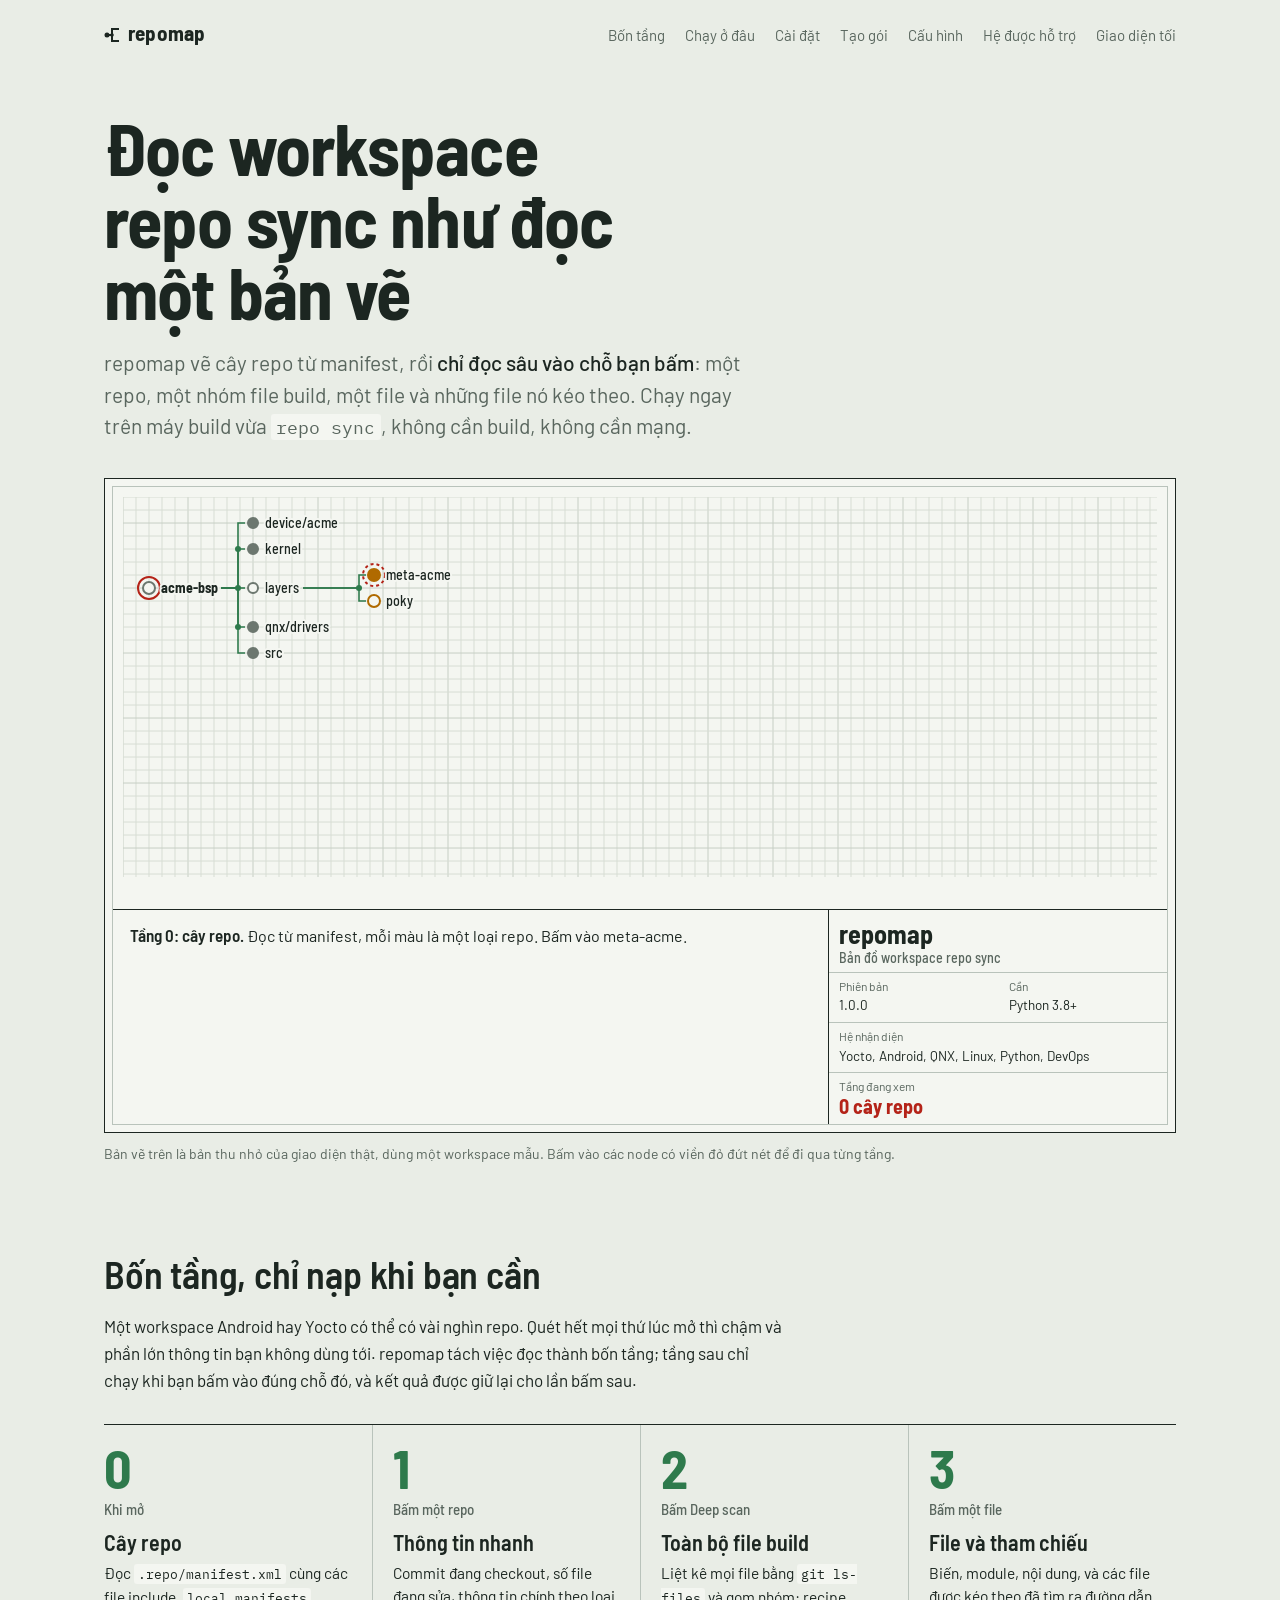
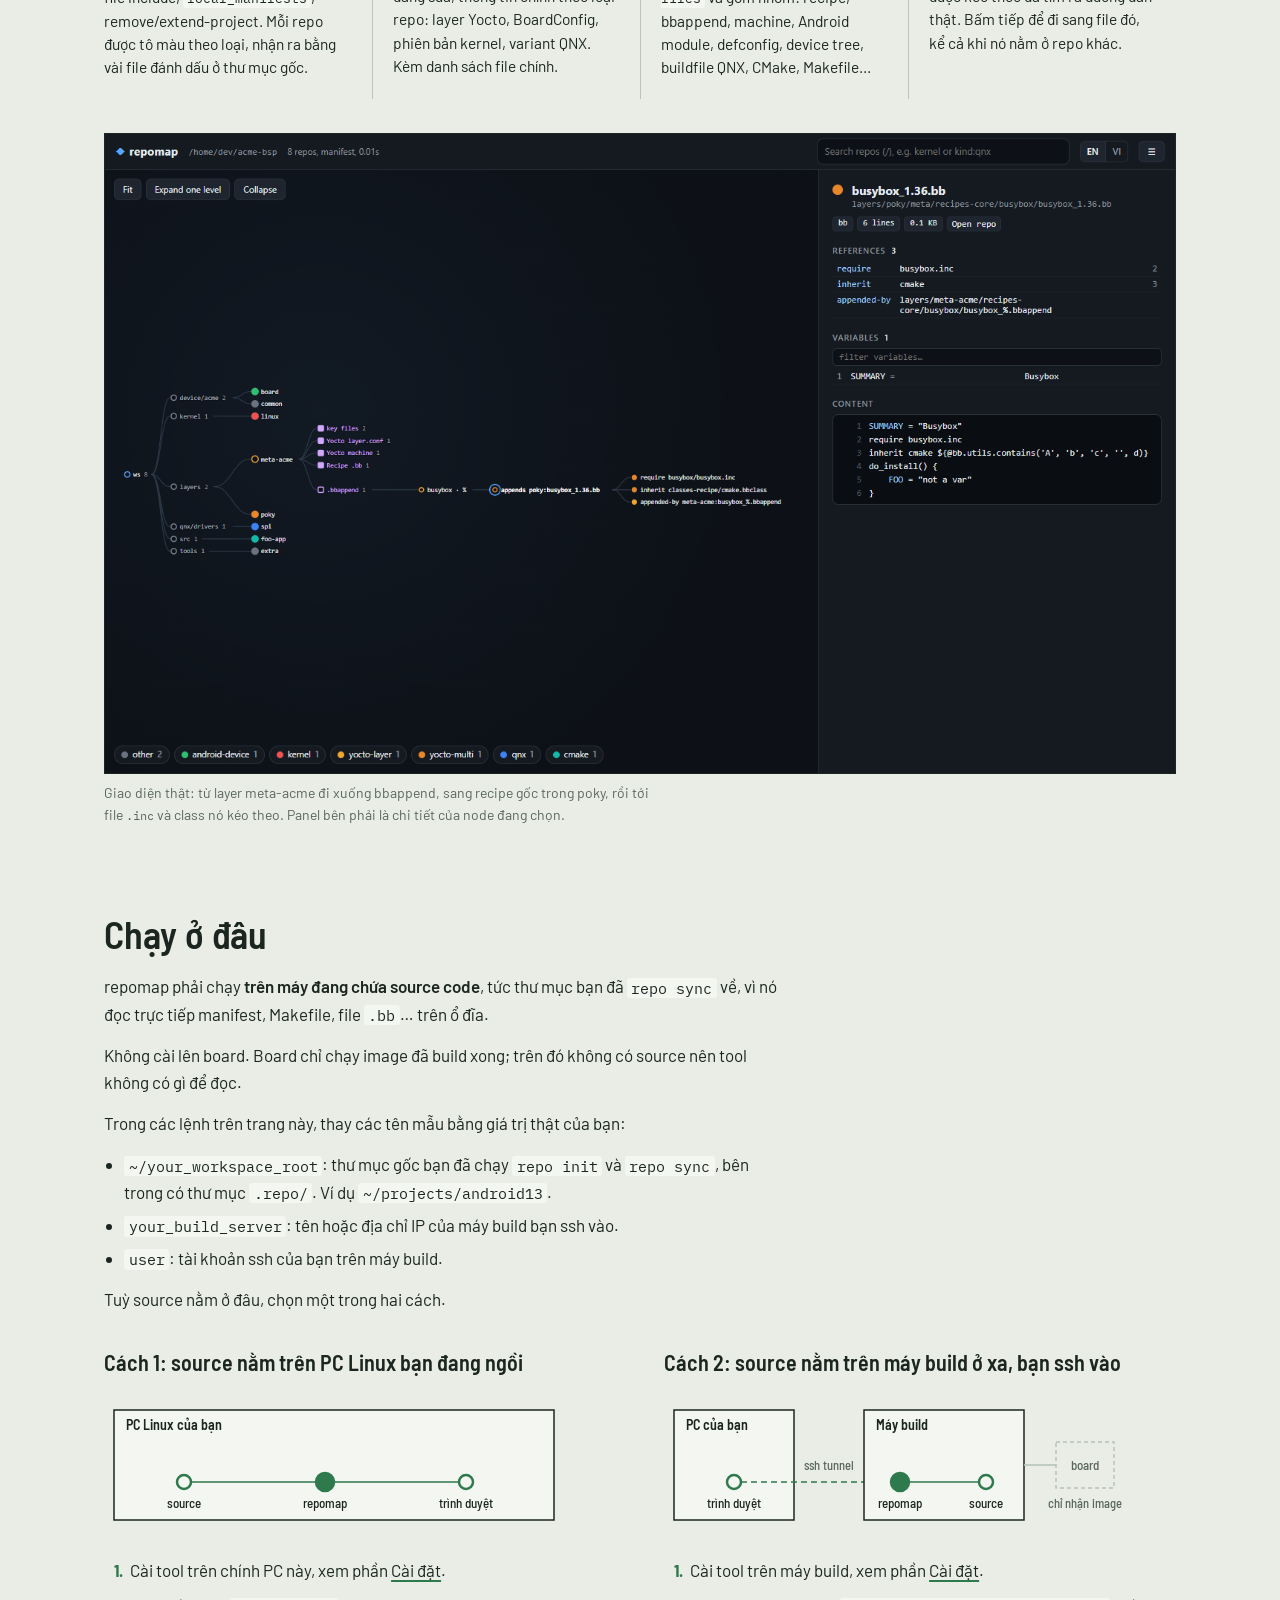
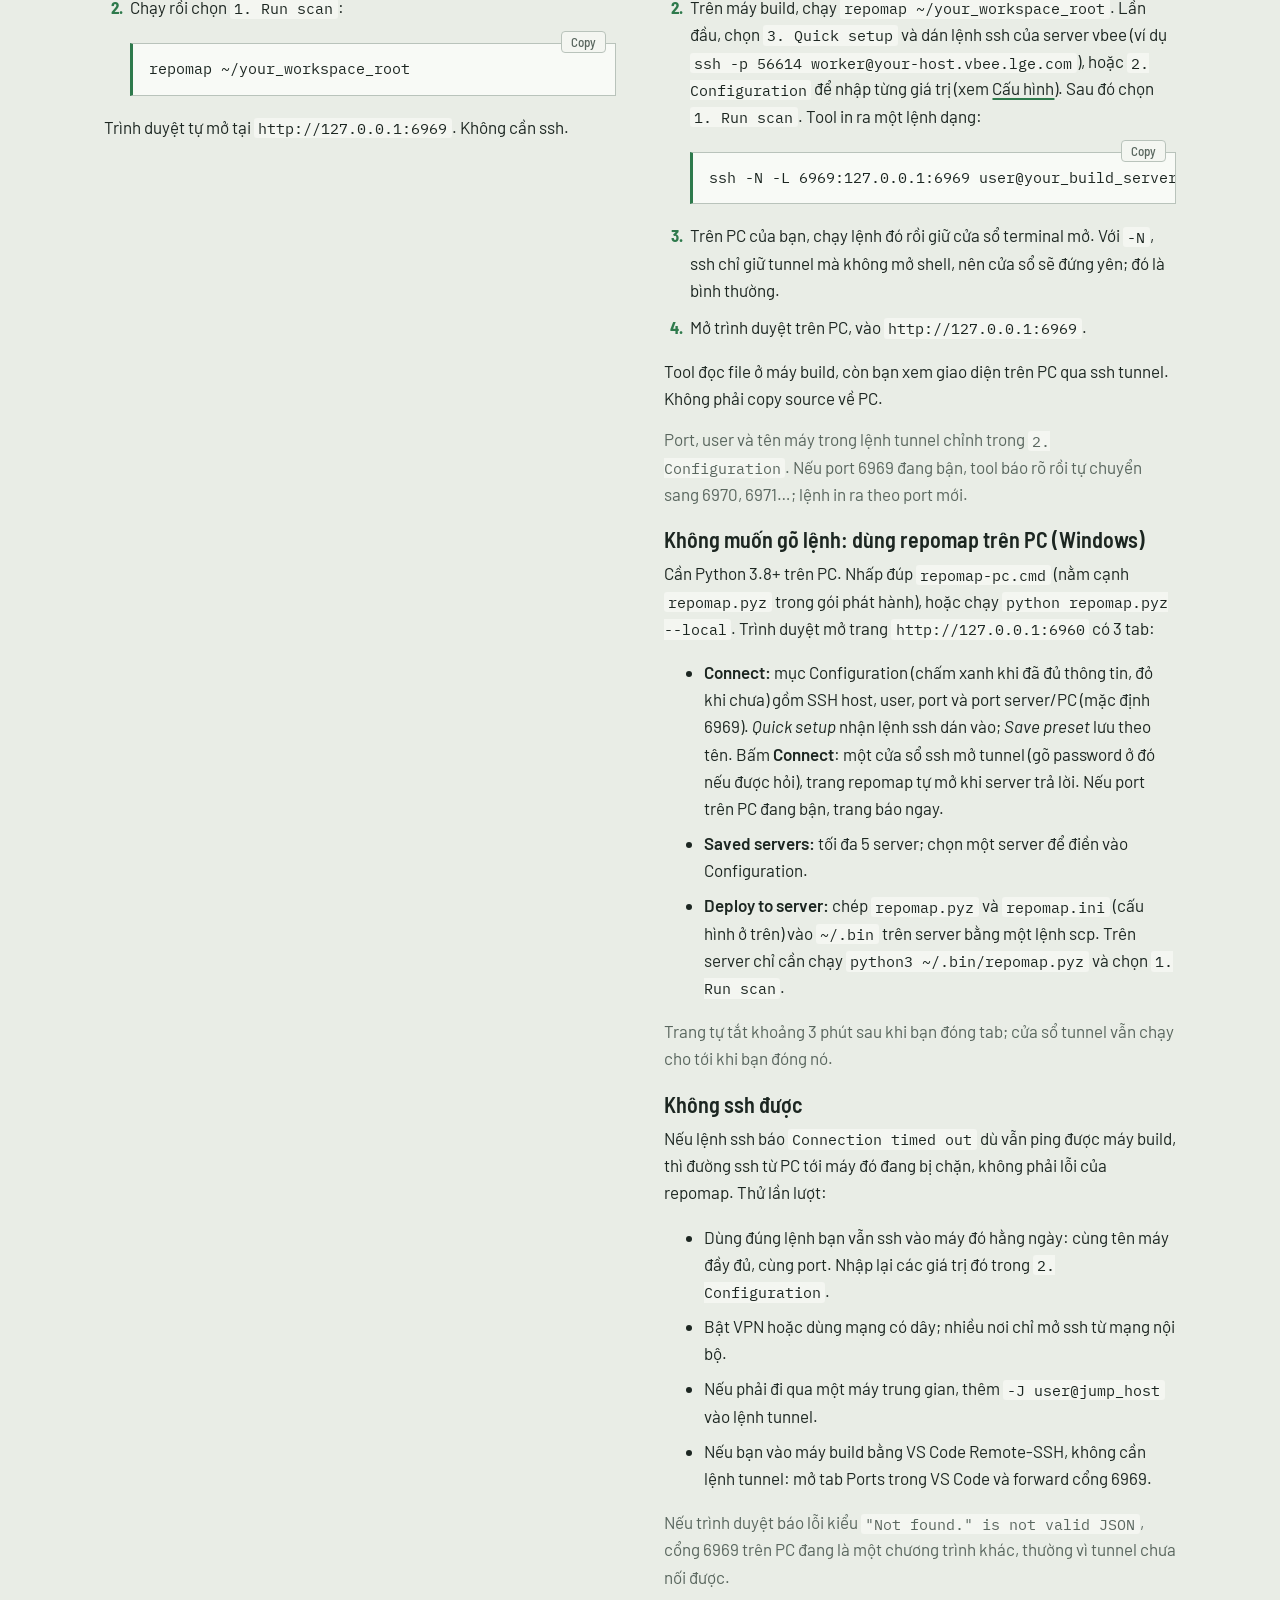
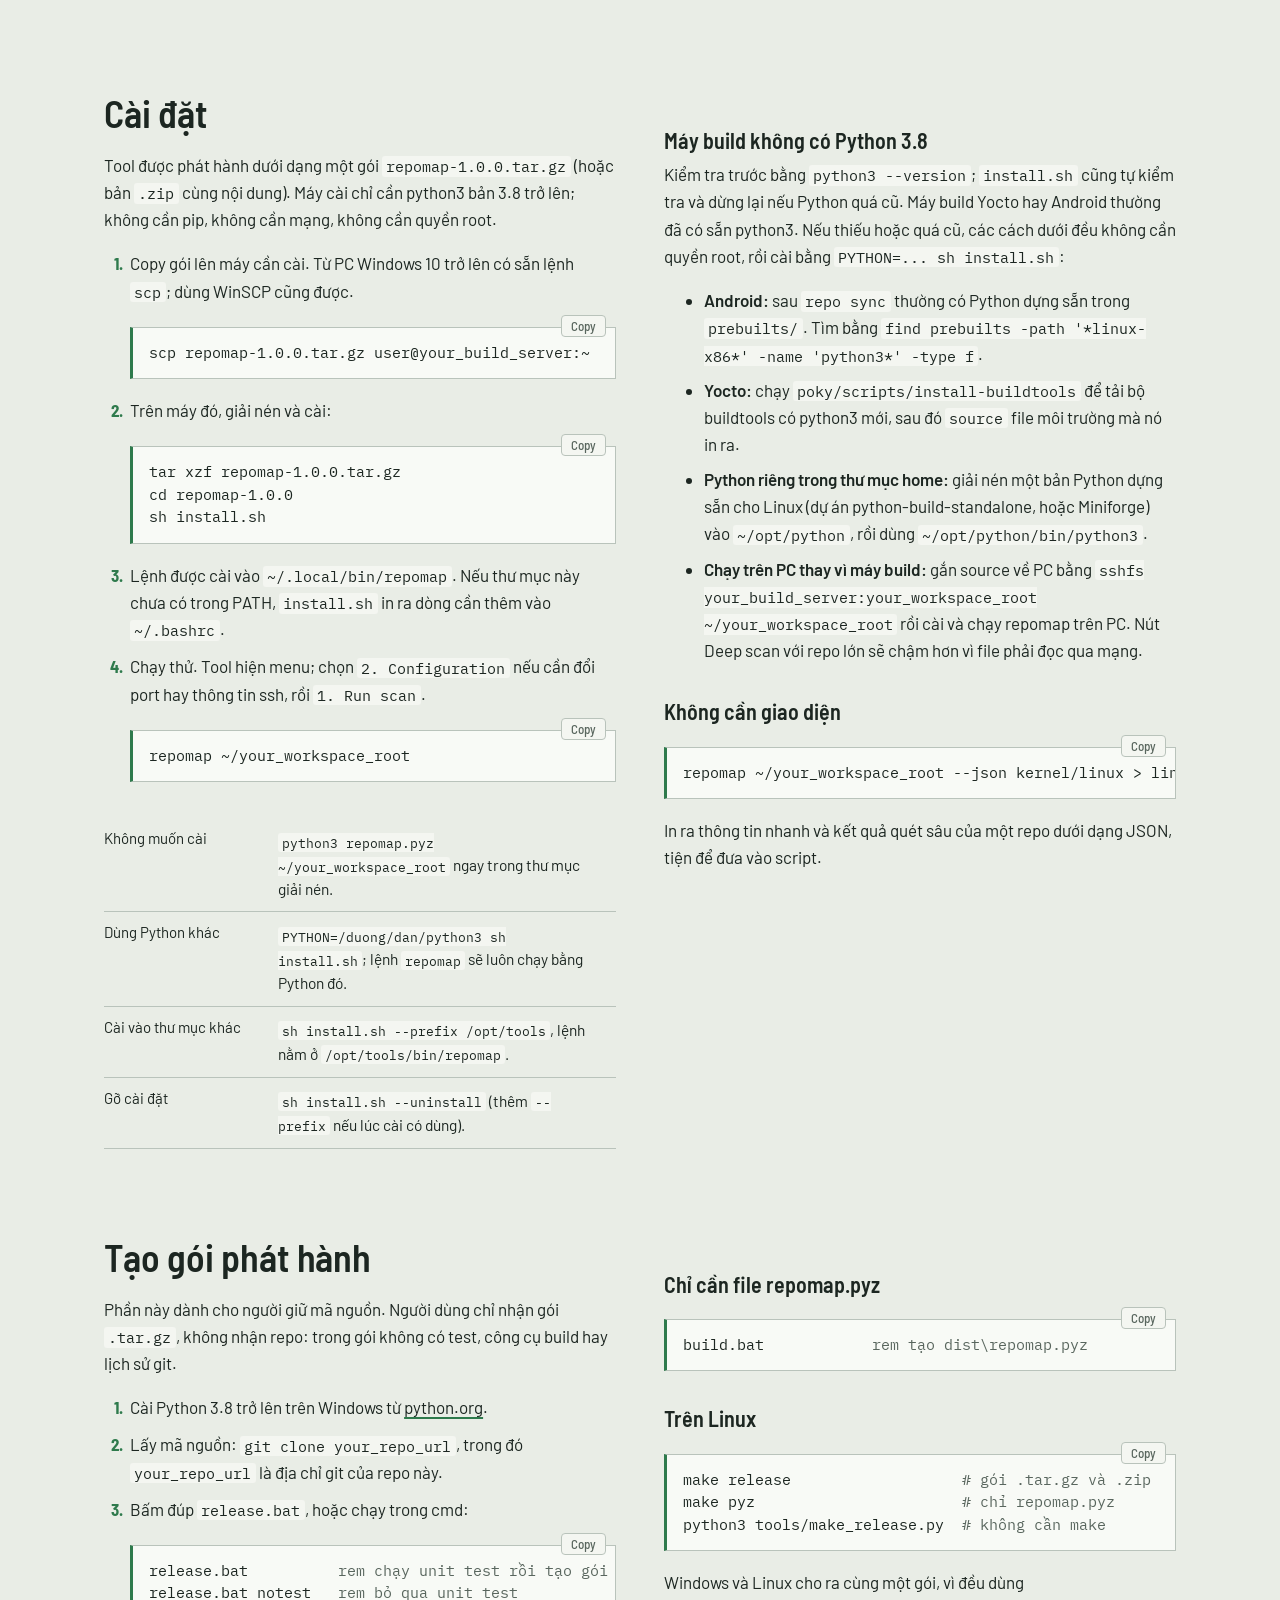
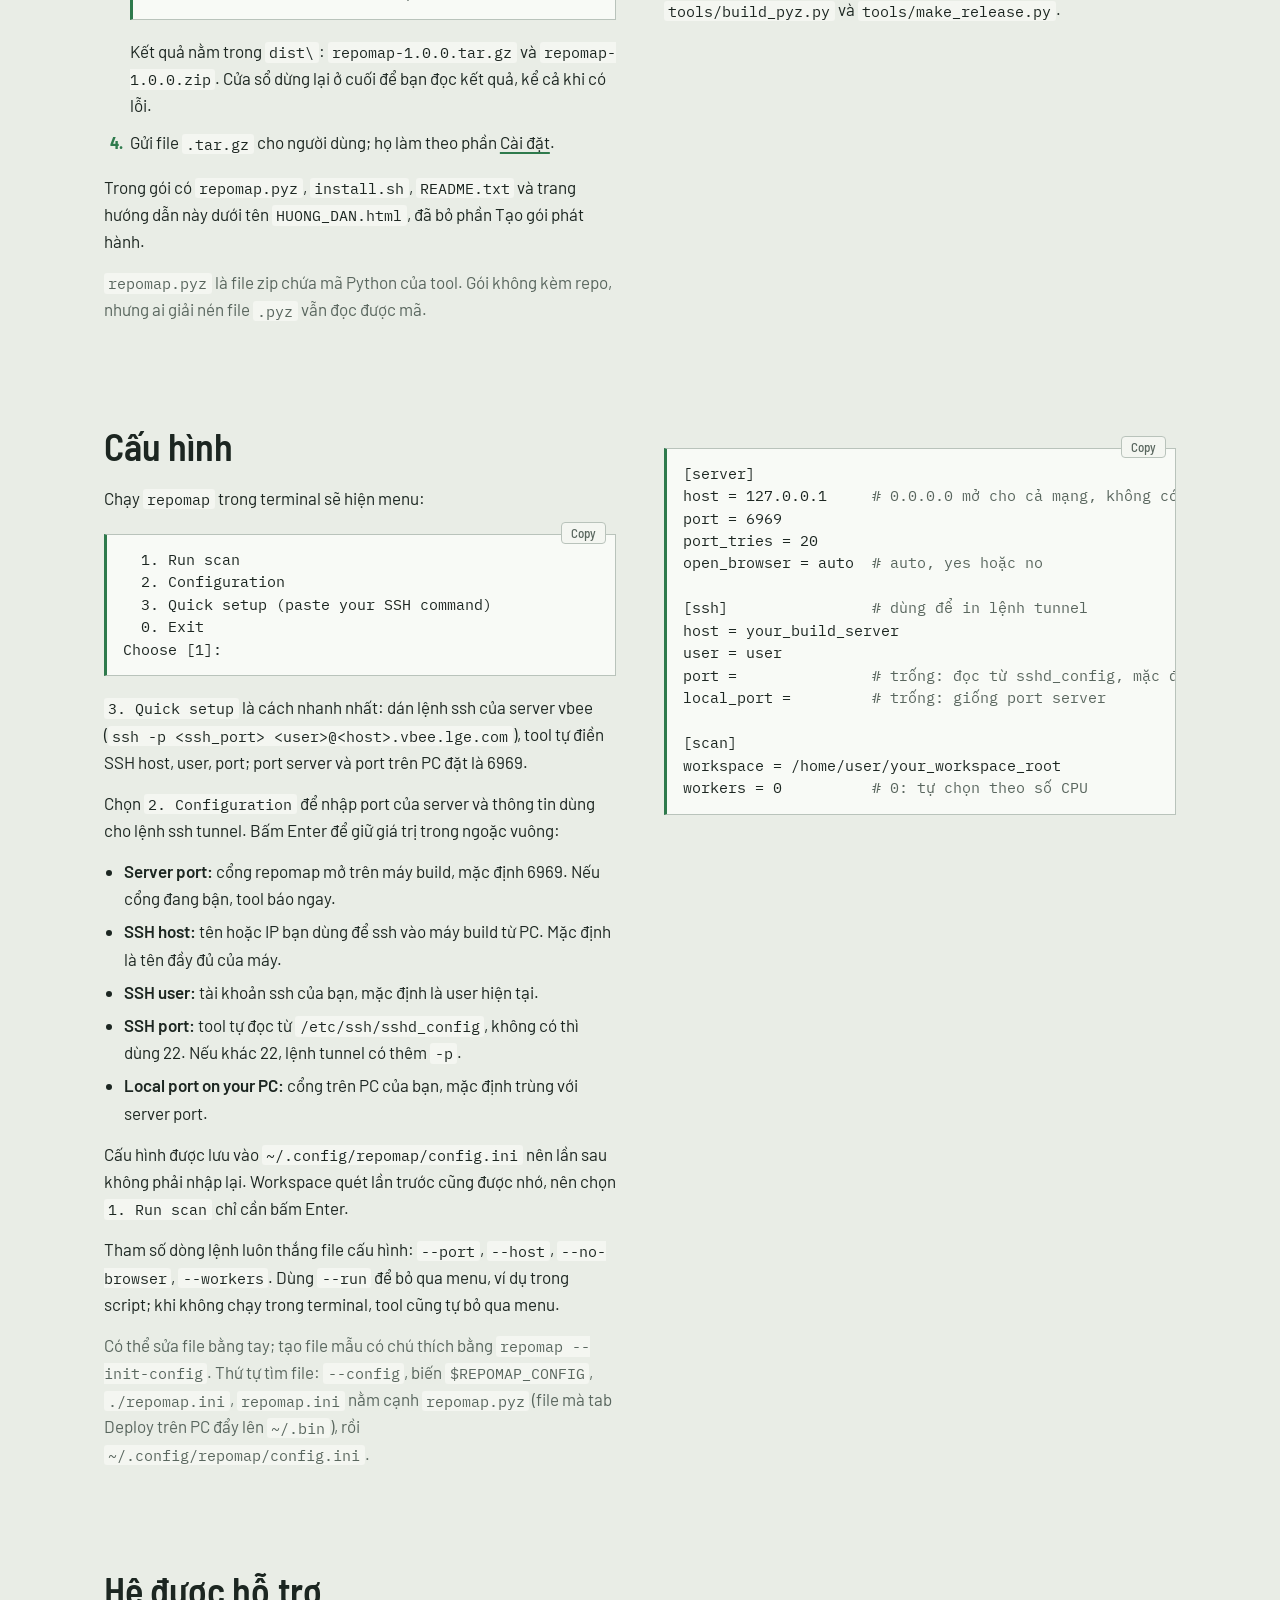
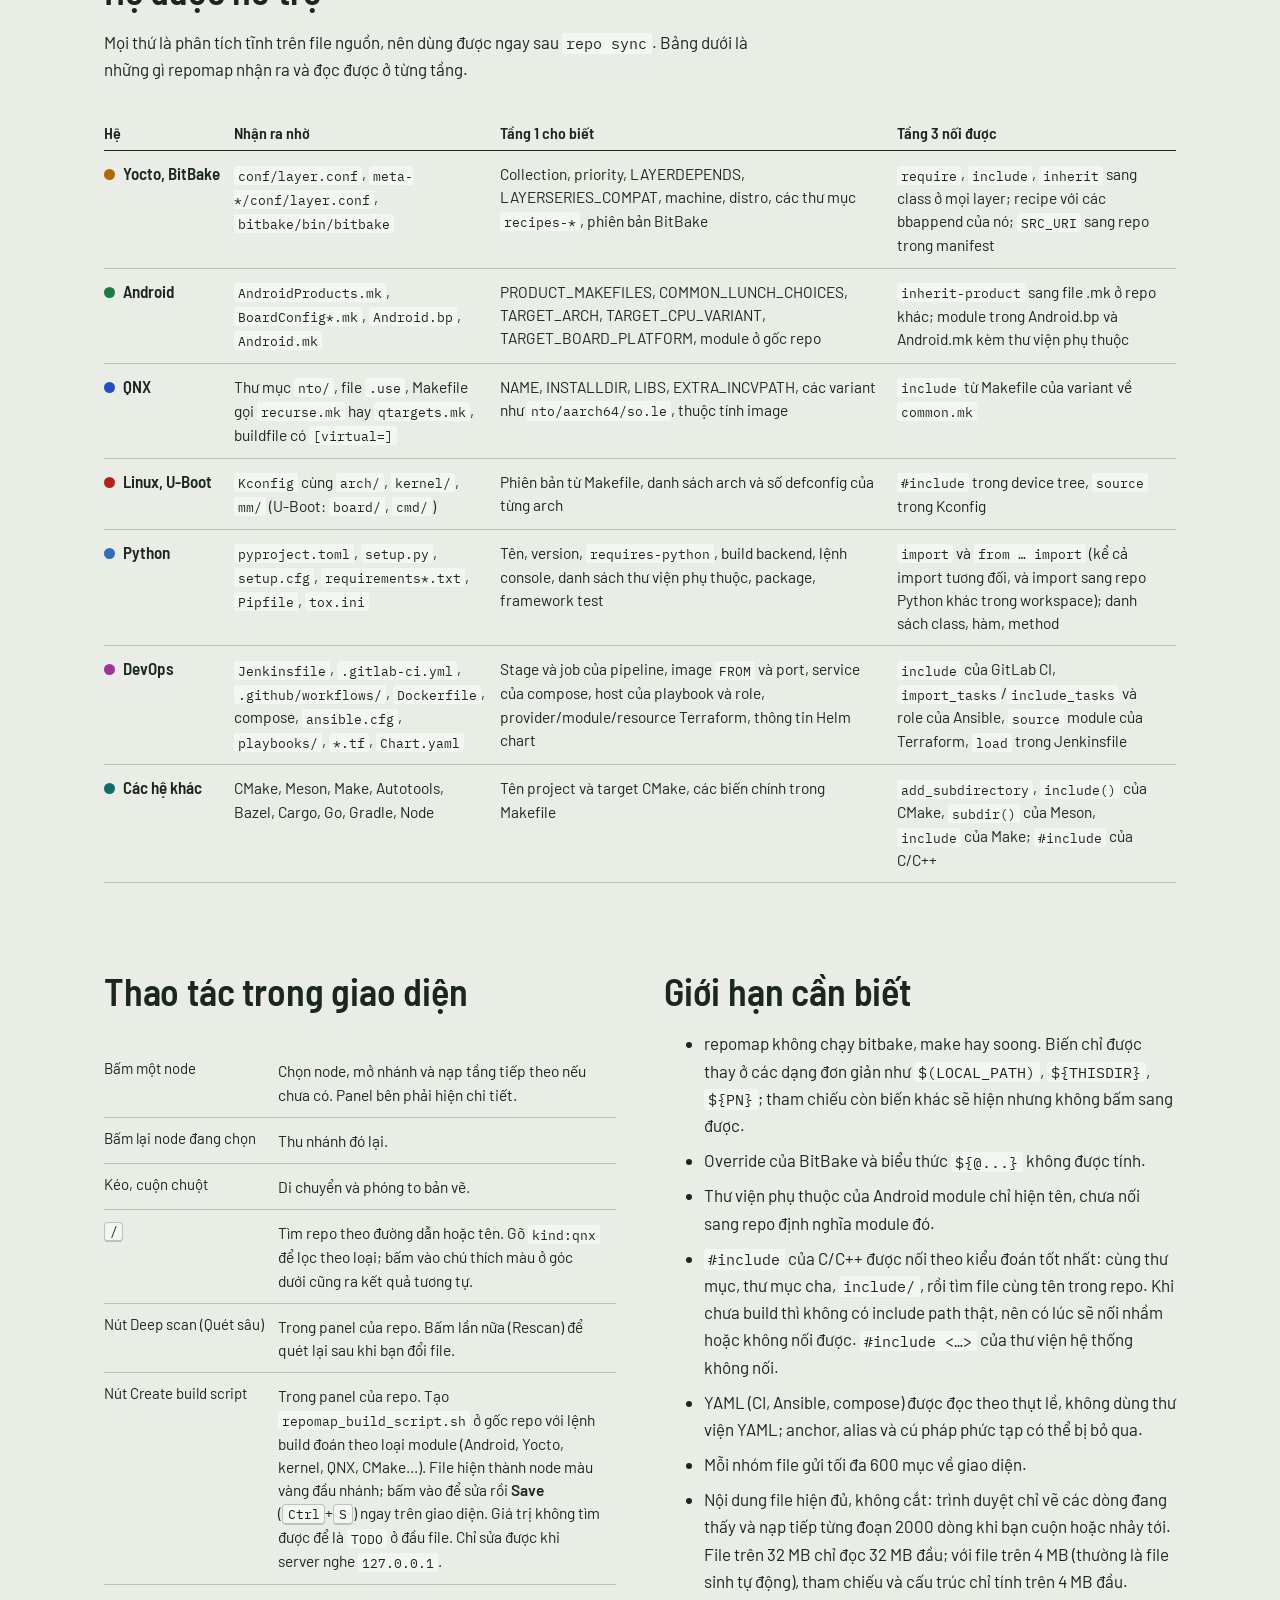
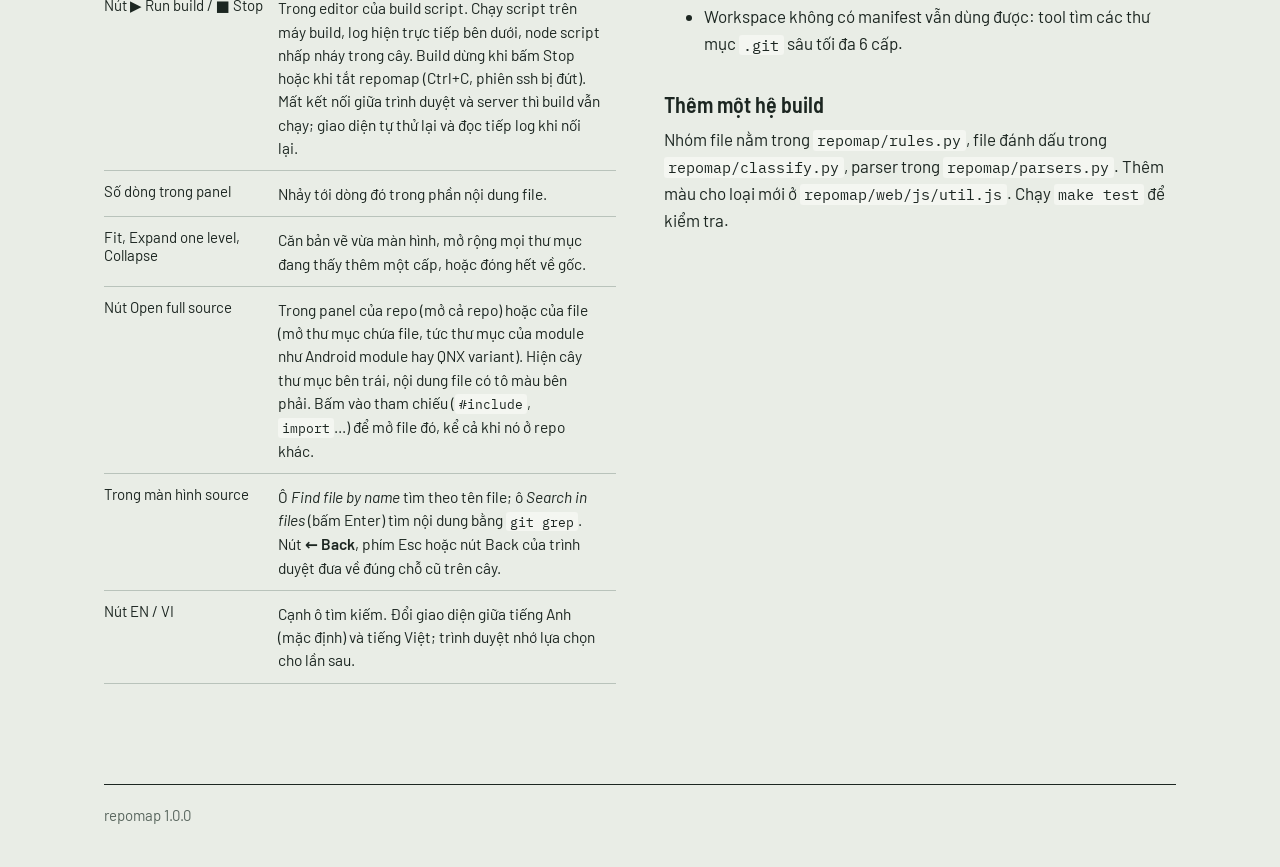
==== commit fd11c342: "Run build script from the tree view, with live log and stop - "Run build" in the script editor runs " ====
--- a/docs/index.html
+++ b/docs/index.html
@@ -516,6 +516,7 @@
           <tr><td><kbd>/</kbd></td><td>Tìm repo theo đường dẫn hoặc tên. Gõ <code>kind:qnx</code> để lọc theo loại; bấm vào chú thích màu ở góc dưới cũng ra kết quả tương tự.</td></tr>
           <tr><td>Nút Deep scan (Quét sâu)</td><td>Trong panel của repo. Bấm lần nữa (Rescan) để quét lại sau khi bạn đổi file.</td></tr>
           <tr><td>Nút Create build script</td><td>Trong panel của repo. Tạo <code>repomap_build_script.sh</code> ở gốc repo với lệnh build đoán theo loại module (Android, Yocto, kernel, QNX, CMake…). File hiện thành node màu vàng đầu nhánh; bấm vào để sửa rồi <strong>Save</strong> (<kbd>Ctrl</kbd>+<kbd>S</kbd>) ngay trên giao diện. Giá trị không tìm được để là <code>TODO</code> ở đầu file. Chỉ sửa được khi server nghe <code>127.0.0.1</code>.</td></tr>
+          <tr><td>Nút ▶ Run build / ■ Stop</td><td>Trong editor của build script. Chạy script trên máy build, log hiện trực tiếp bên dưới, node script nhấp nháy trong cây. Build dừng khi bấm Stop hoặc khi tắt repomap (Ctrl+C, phiên ssh bị đứt). Mất kết nối giữa trình duyệt và server thì build vẫn chạy; giao diện tự thử lại và đọc tiếp log khi nối lại.</td></tr>
           <tr><td>Số dòng trong panel</td><td>Nhảy tới dòng đó trong phần nội dung file.</td></tr>
           <tr><td>Fit, Expand one level, Collapse</td><td>Căn bản vẽ vừa màn hình, mở rộng mọi thư mục đang thấy thêm một cấp, hoặc đóng hết về gốc.</td></tr>
           <tr><td>Nút Open full source</td><td>Trong panel của repo (mở cả repo) hoặc của file (mở thư mục chứa file, tức thư mục của module như Android module hay QNX variant). Hiện cây thư mục bên trái, nội dung file có tô màu bên phải. Bấm vào tham chiếu (<code>#include</code>, <code>import</code>…) để mở file đó, kể cả khi nó ở repo khác.</td></tr>
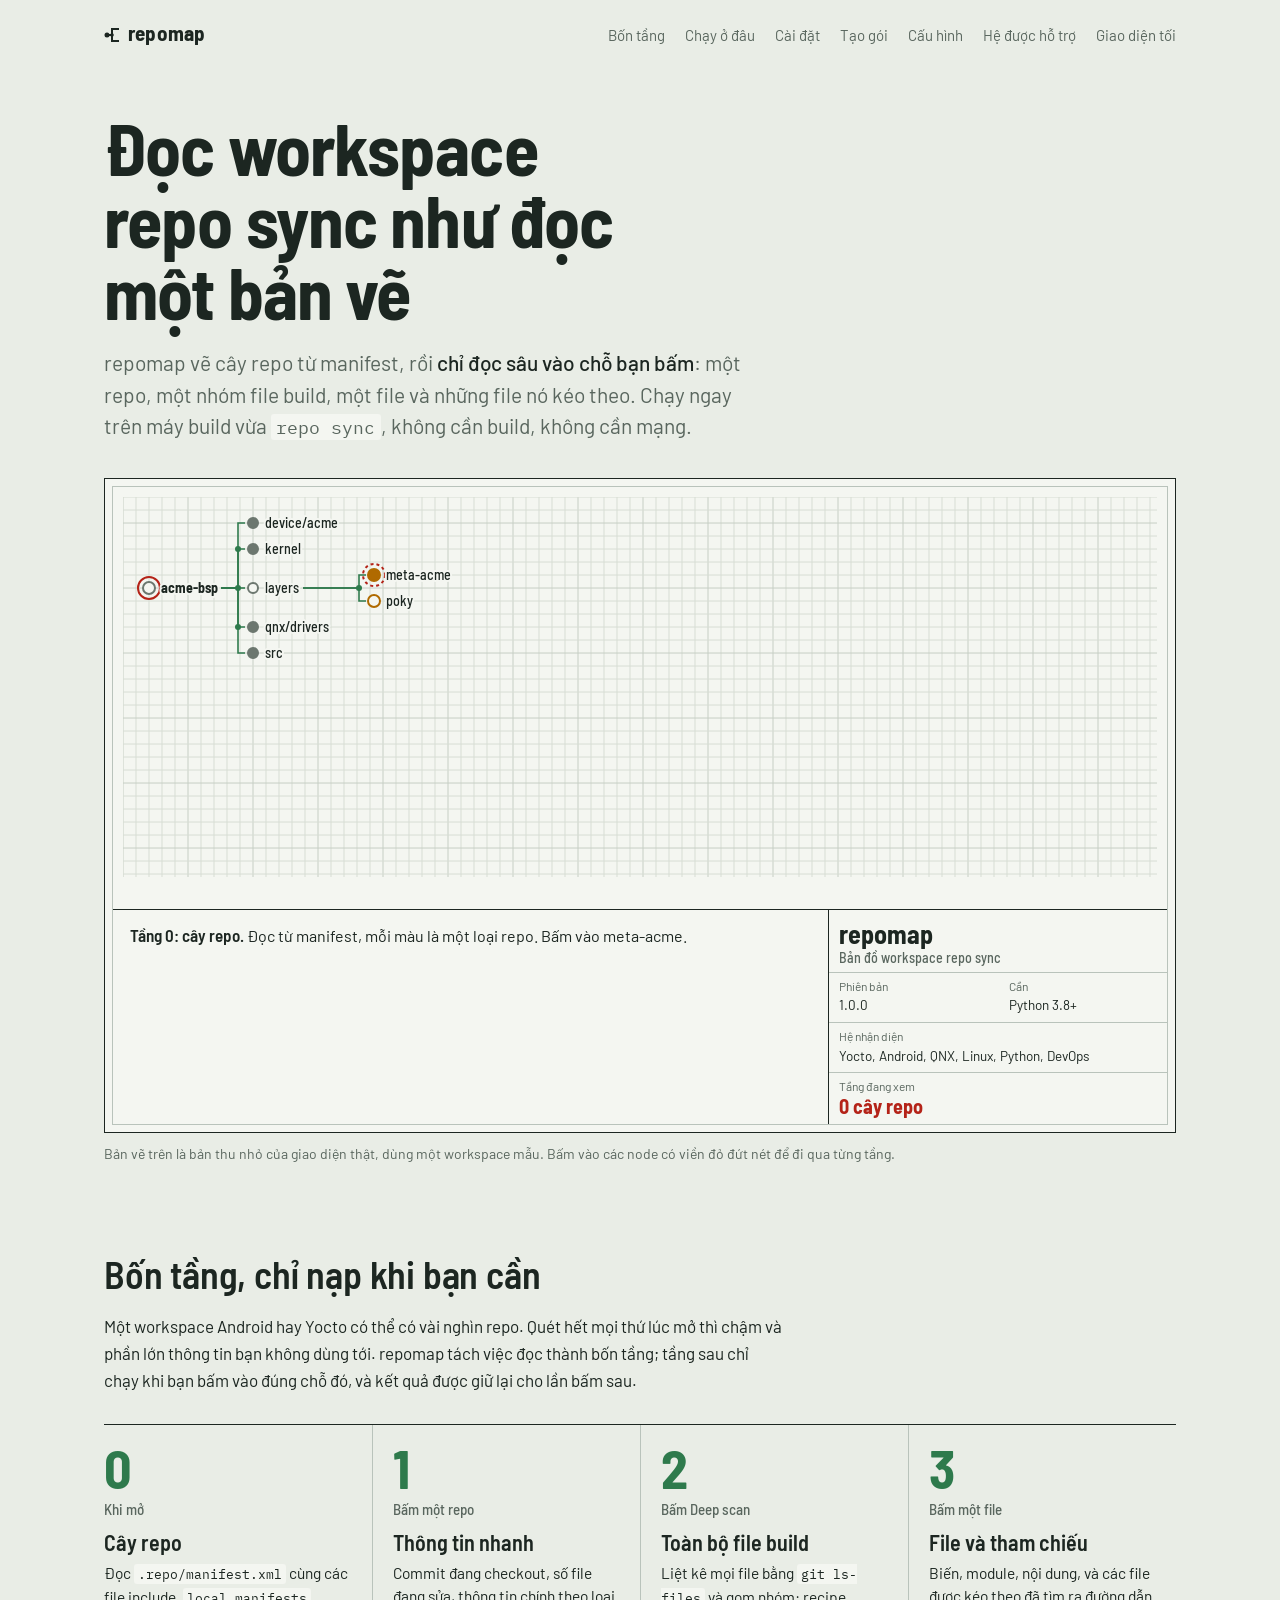
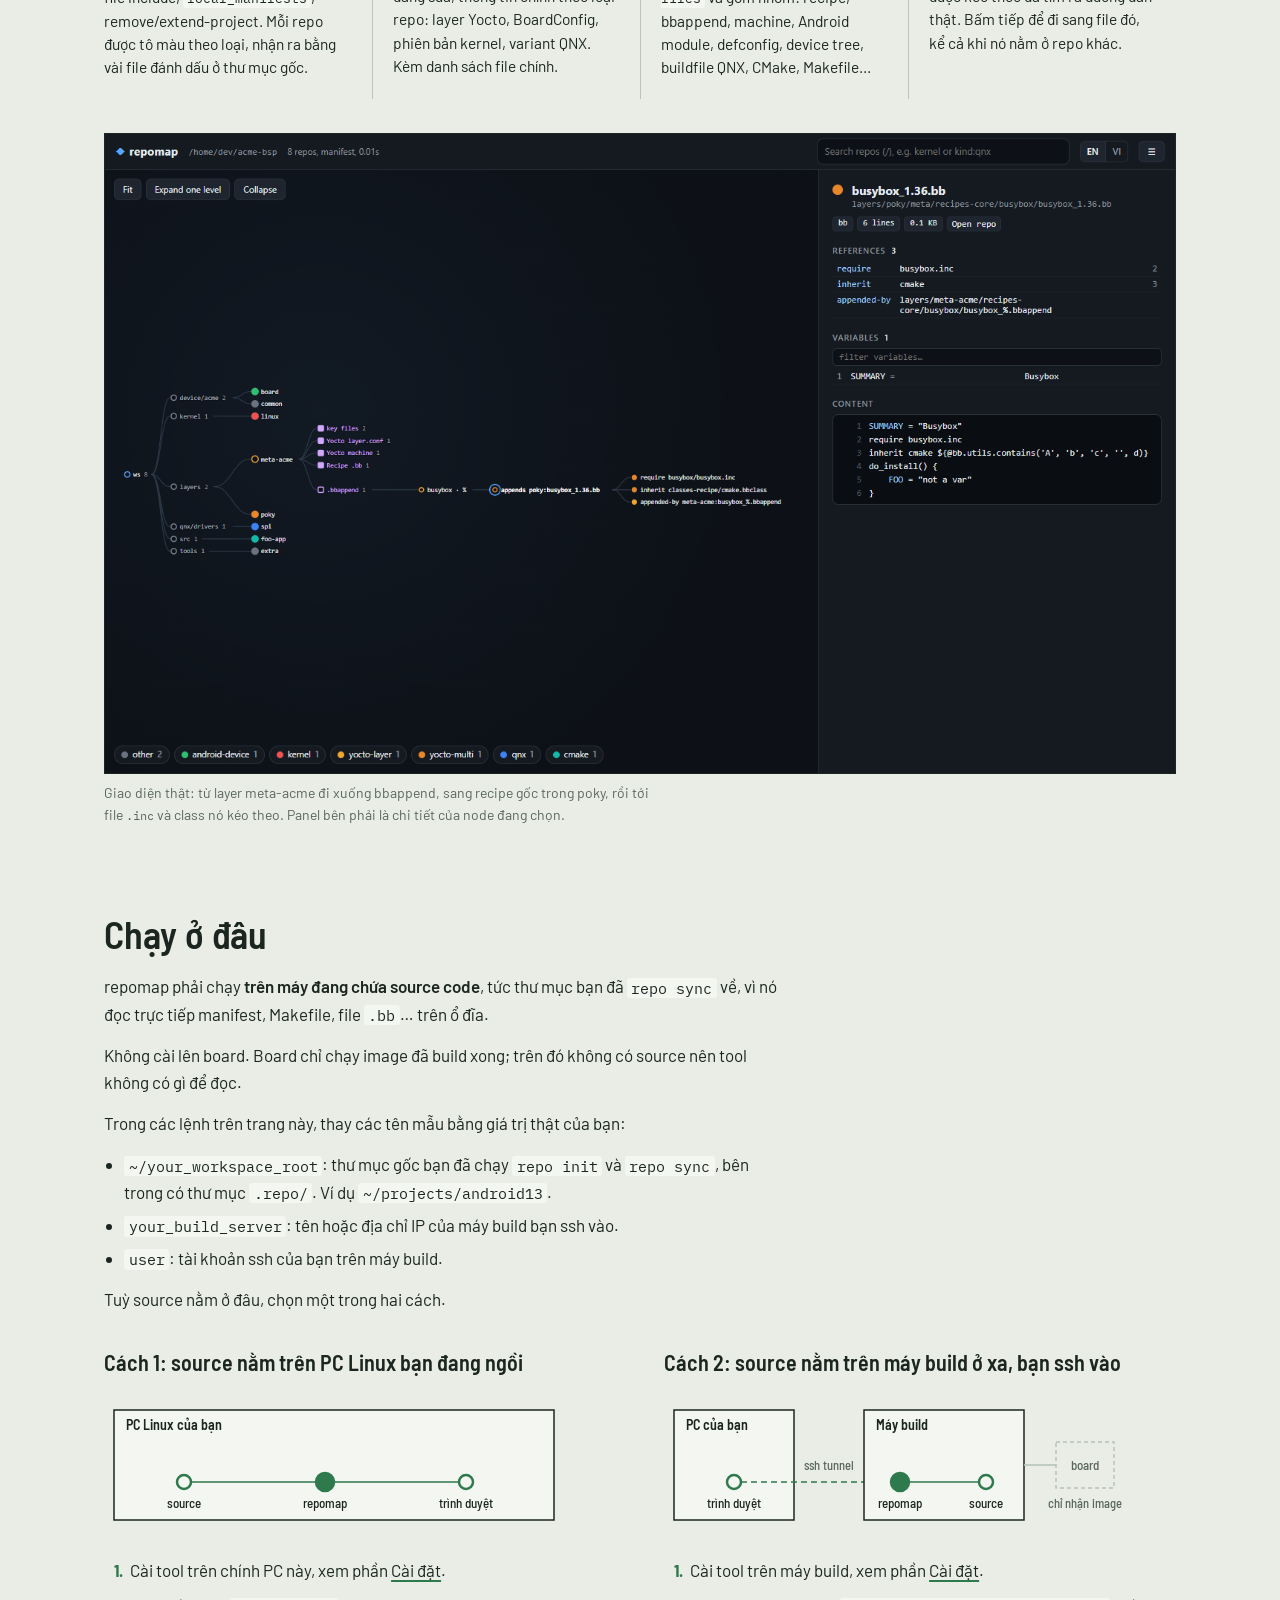
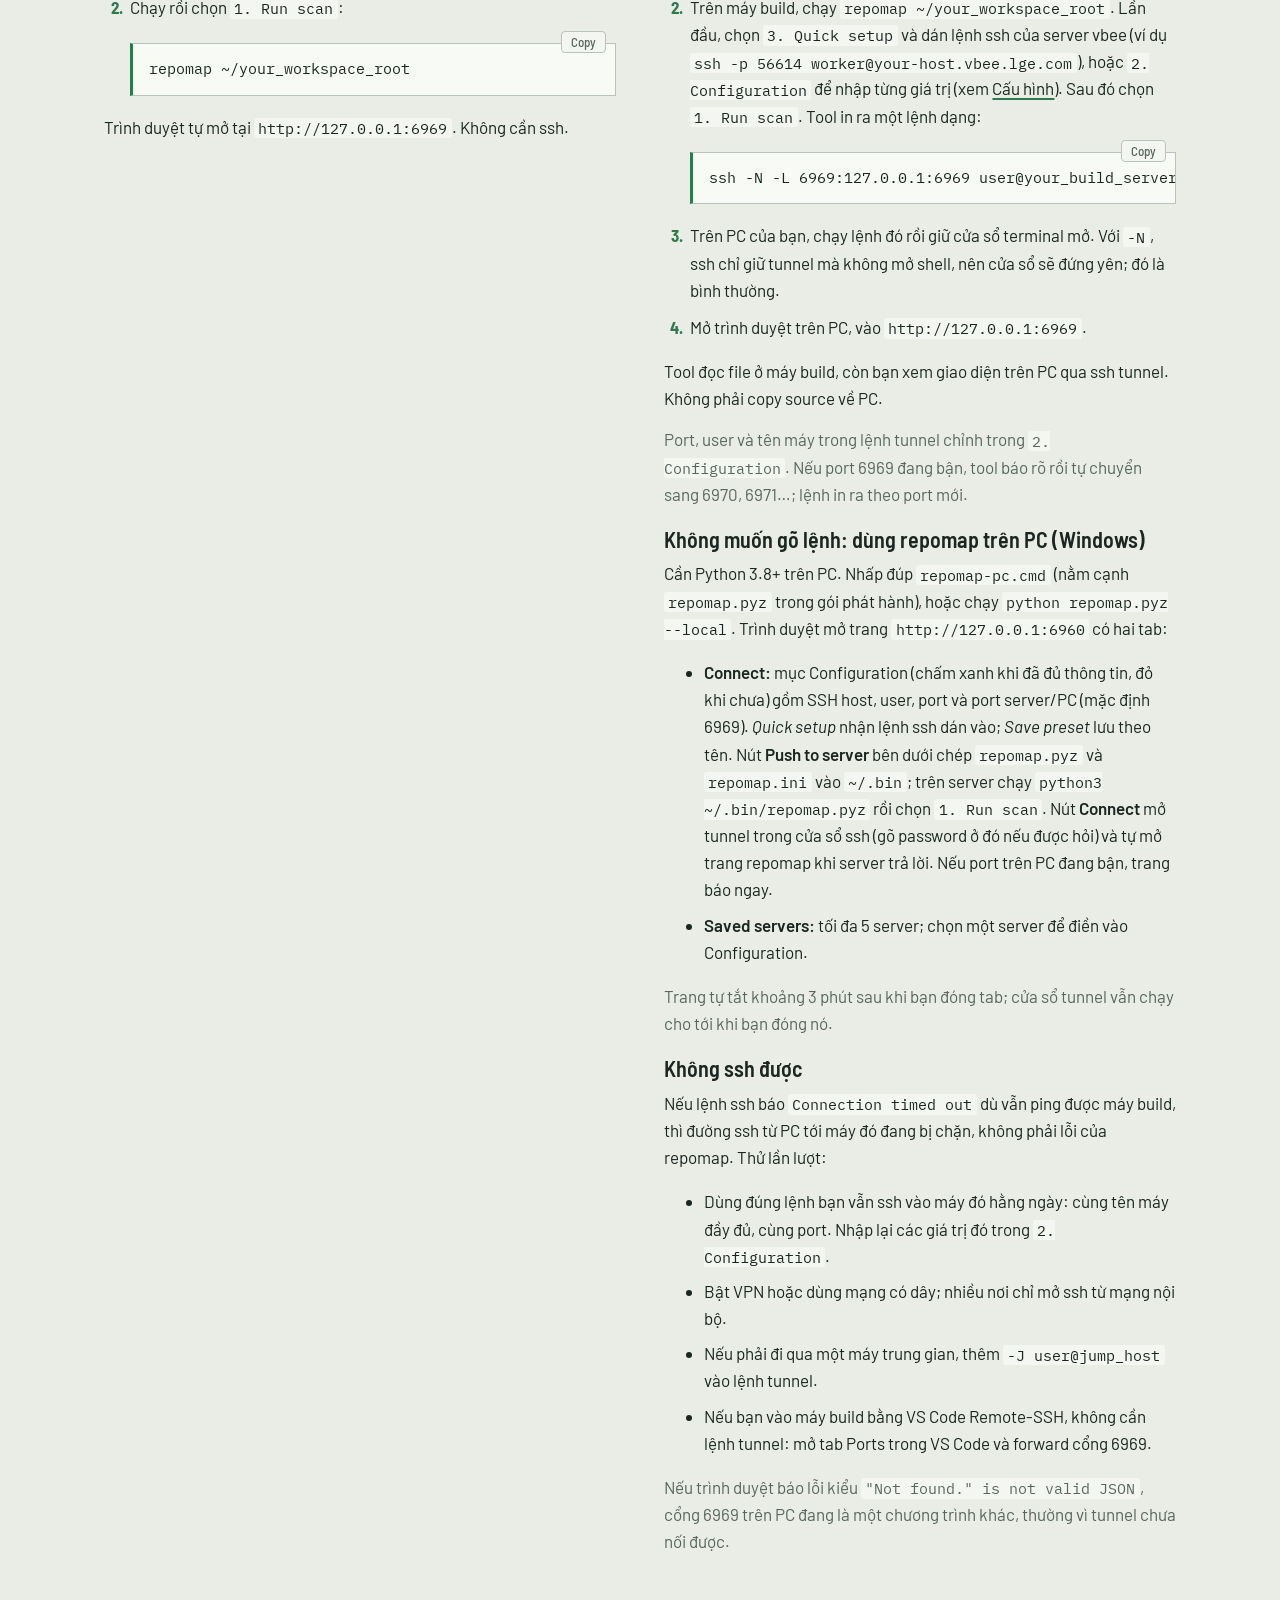
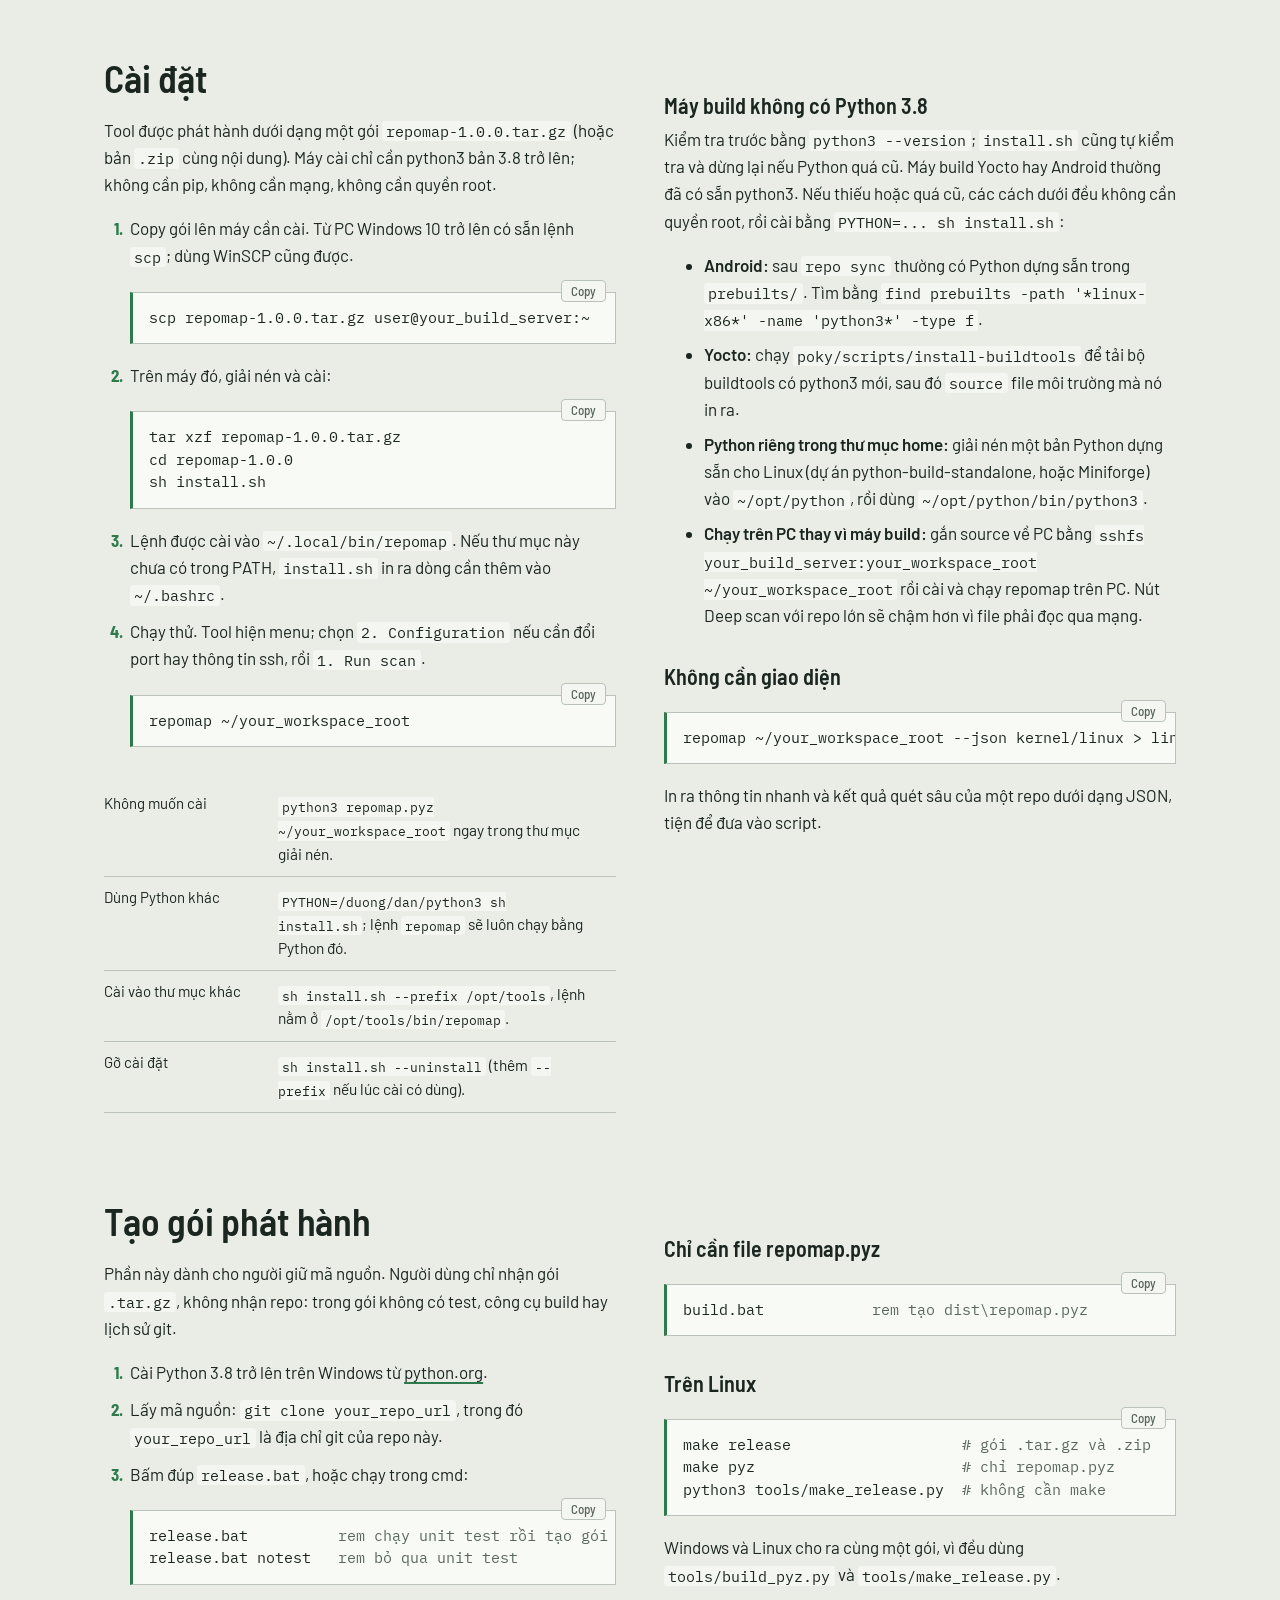
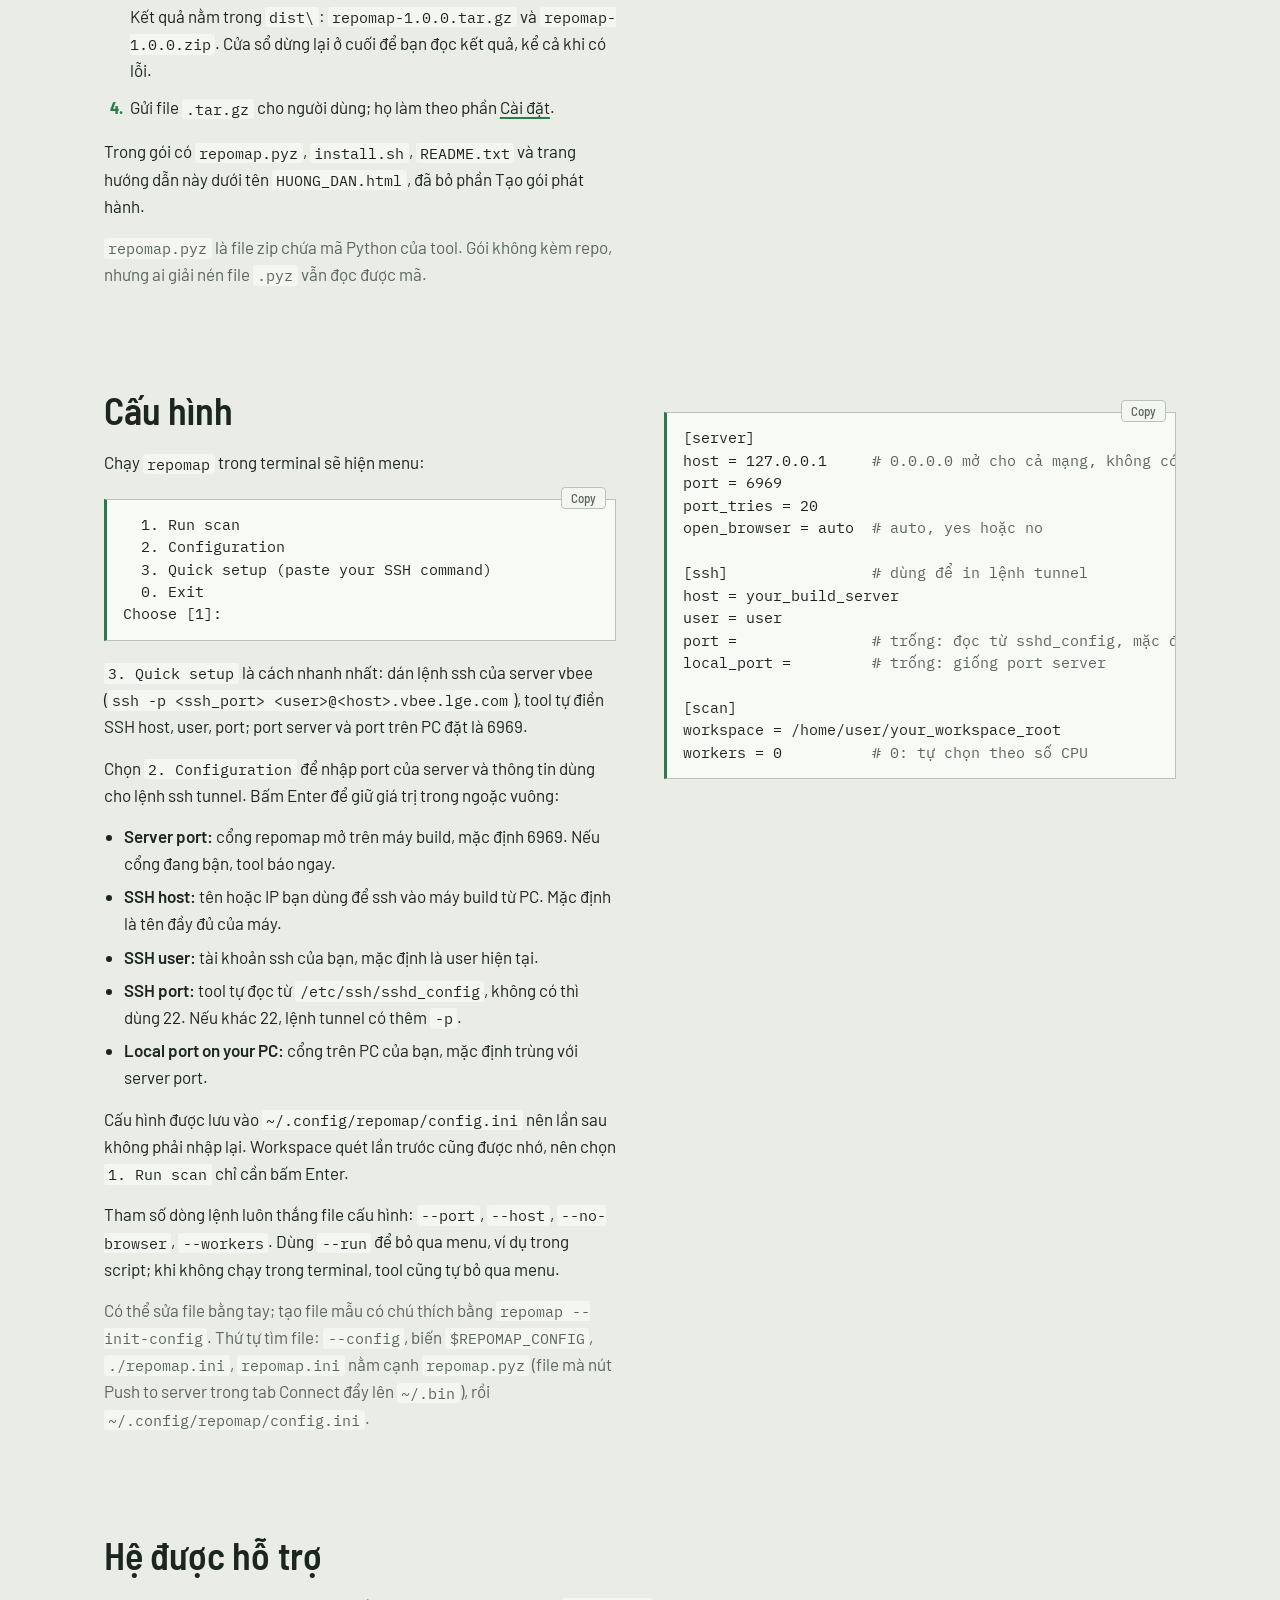
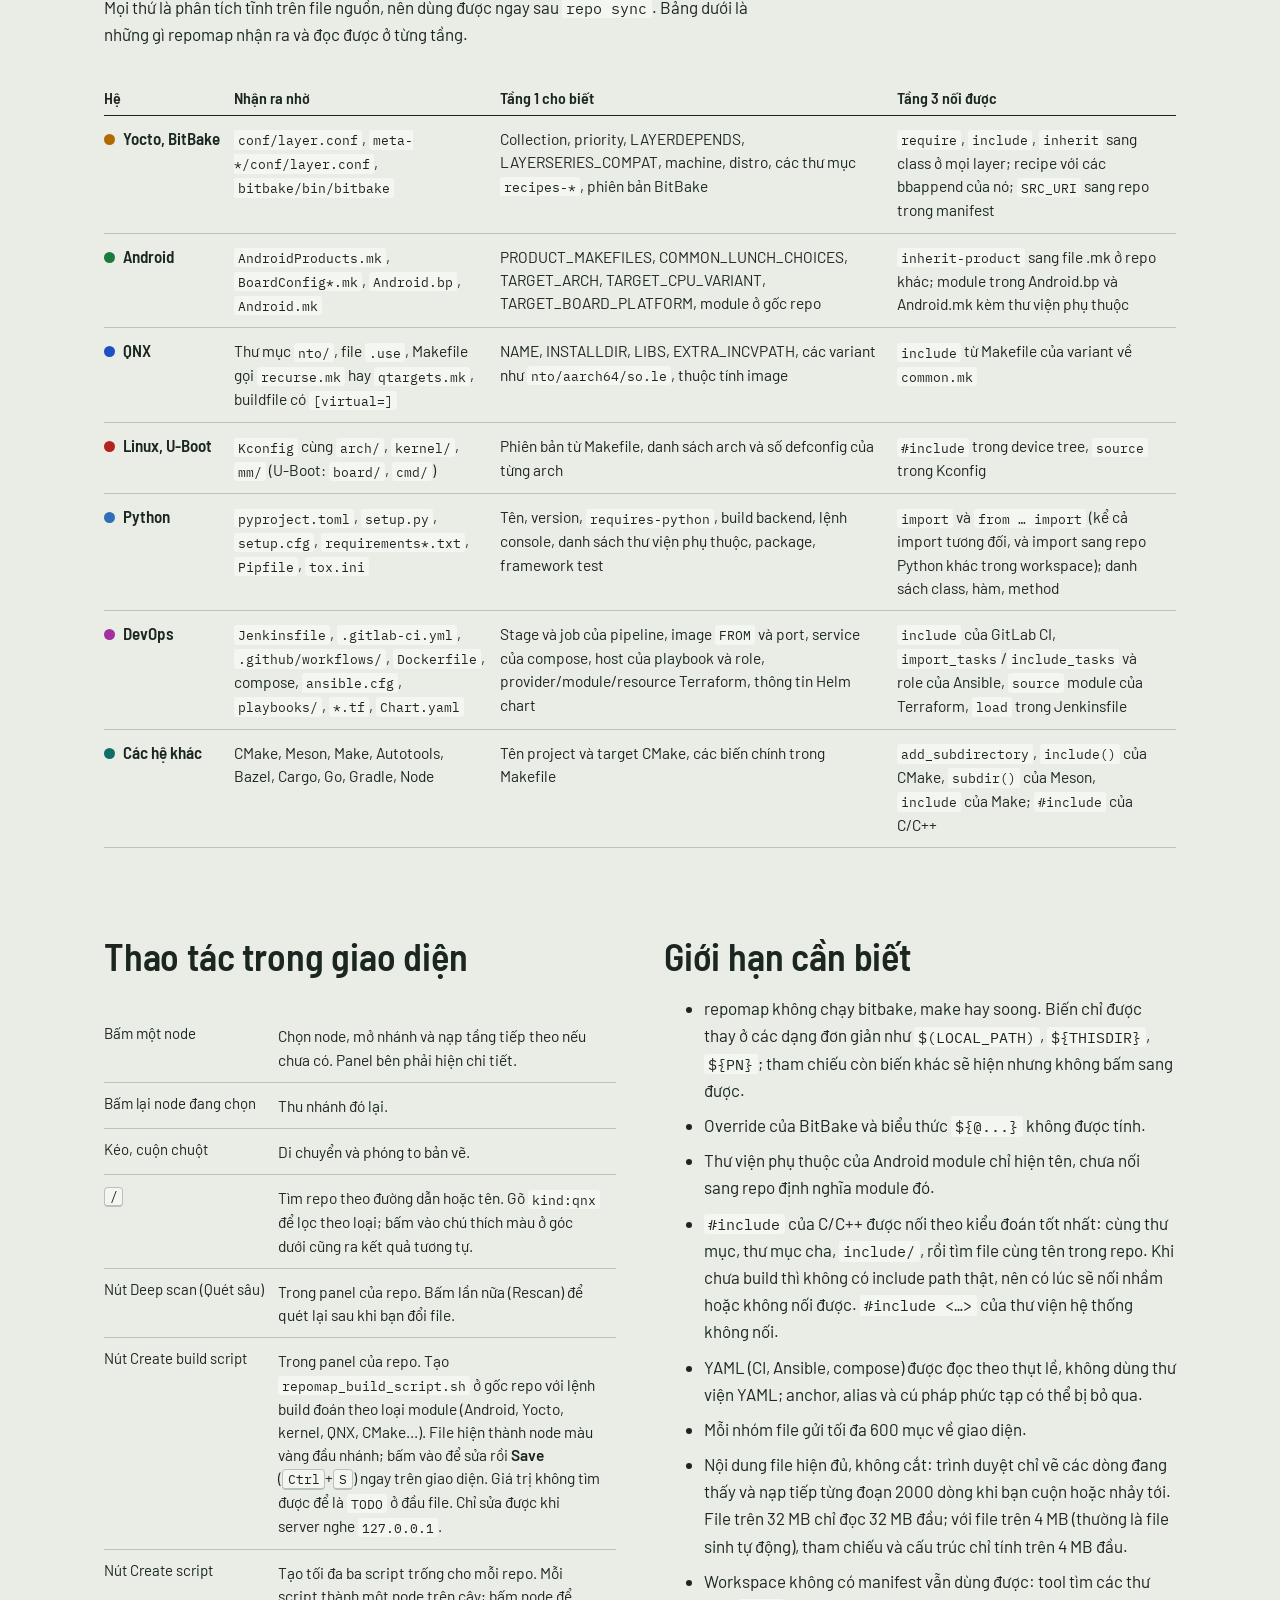
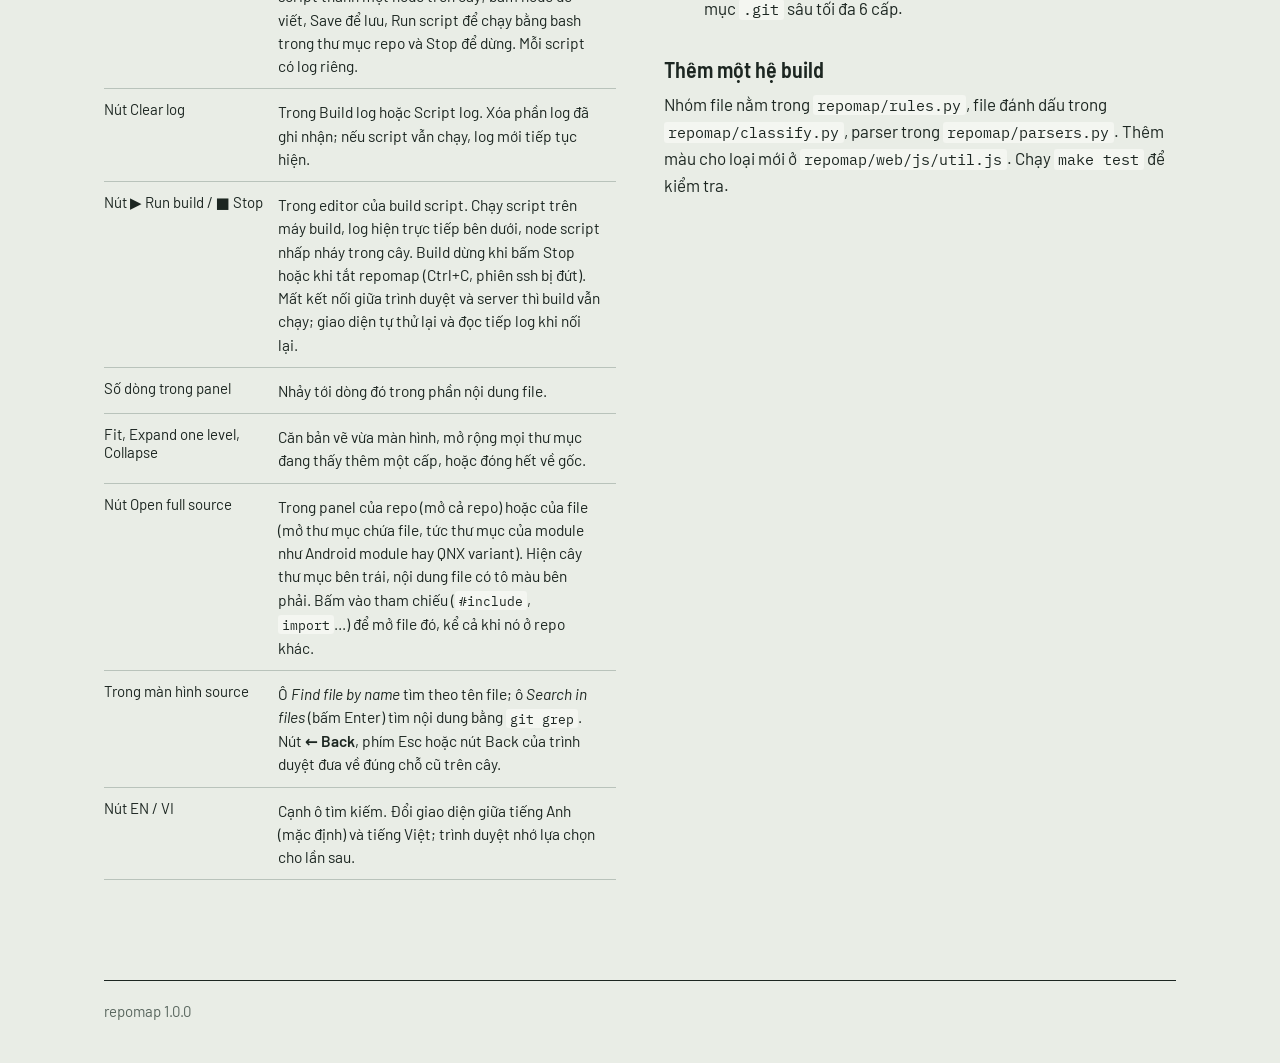
==== commit d257f399: "Integrate deploy and script management UI" ====
--- a/docs/index.html
+++ b/docs/index.html
@@ -330,11 +330,10 @@
       <p>Tool đọc file ở máy build, còn bạn xem giao diện trên PC qua ssh tunnel. Không phải copy source về PC.</p>
       <p class="sub">Port, user và tên máy trong lệnh tunnel chỉnh trong <code>2. Configuration</code>. Nếu port 6969 đang bận, tool báo rõ rồi tự chuyển sang 6970, 6971…; lệnh in ra theo port mới.</p>
       <h3 id="pc">Không muốn gõ lệnh: dùng repomap trên PC (Windows)</h3>
-      <p>Cần Python 3.8+ trên PC. Nhấp đúp <code>repomap-pc.cmd</code> (nằm cạnh <code>repomap.pyz</code> trong gói phát hành), hoặc chạy <code>python repomap.pyz --local</code>. Trình duyệt mở trang <code>http://127.0.0.1:6960</code> có 3 tab:</p>
+      <p>Cần Python 3.8+ trên PC. Nhấp đúp <code>repomap-pc.cmd</code> (nằm cạnh <code>repomap.pyz</code> trong gói phát hành), hoặc chạy <code>python repomap.pyz --local</code>. Trình duyệt mở trang <code>http://127.0.0.1:6960</code> có hai tab:</p>
       <ul class="limits">
-        <li><strong>Connect:</strong> mục Configuration (chấm xanh khi đã đủ thông tin, đỏ khi chưa) gồm SSH host, user, port và port server/PC (mặc định 6969). <em>Quick setup</em> nhận lệnh ssh dán vào; <em>Save preset</em> lưu theo tên. Bấm <strong>Connect</strong>: một cửa sổ ssh mở tunnel (gõ password ở đó nếu được hỏi), trang repomap tự mở khi server trả lời. Nếu port trên PC đang bận, trang báo ngay.</li>
+        <li><strong>Connect:</strong> mục Configuration (chấm xanh khi đã đủ thông tin, đỏ khi chưa) gồm SSH host, user, port và port server/PC (mặc định 6969). <em>Quick setup</em> nhận lệnh ssh dán vào; <em>Save preset</em> lưu theo tên. Nút <strong>Push to server</strong> bên dưới chép <code>repomap.pyz</code> và <code>repomap.ini</code> vào <code>~/.bin</code>; trên server chạy <code>python3 ~/.bin/repomap.pyz</code> rồi chọn <code>1. Run scan</code>. Nút <strong>Connect</strong> mở tunnel trong cửa sổ ssh (gõ password ở đó nếu được hỏi) và tự mở trang repomap khi server trả lời. Nếu port trên PC đang bận, trang báo ngay.</li>
         <li><strong>Saved servers:</strong> tối đa 5 server; chọn một server để điền vào Configuration.</li>
-        <li><strong>Deploy to server:</strong> chép <code>repomap.pyz</code> và <code>repomap.ini</code> (cấu hình ở trên) vào <code>~/.bin</code> trên server bằng một lệnh scp. Trên server chỉ cần chạy <code>python3 ~/.bin/repomap.pyz</code> và chọn <code>1. Run scan</code>.</li>
       </ul>
       <p class="sub">Trang tự tắt khoảng 3 phút sau khi bạn đóng tab; cửa sổ tunnel vẫn chạy cho tới khi bạn đóng nó.</p>
       <h3>Không ssh được</h3>
@@ -444,7 +443,7 @@
       </ul>
       <p>Cấu hình được lưu vào <code>~/.config/repomap/config.ini</code> nên lần sau không phải nhập lại. Workspace quét lần trước cũng được nhớ, nên chọn <code>1. Run scan</code> chỉ cần bấm Enter.</p>
       <p>Tham số dòng lệnh luôn thắng file cấu hình: <code>--port</code>, <code>--host</code>, <code>--no-browser</code>, <code>--workers</code>. Dùng <code>--run</code> để bỏ qua menu, ví dụ trong script; khi không chạy trong terminal, tool cũng tự bỏ qua menu.</p>
-      <p class="sub">Có thể sửa file bằng tay; tạo file mẫu có chú thích bằng <code>repomap --init-config</code>. Thứ tự tìm file: <code>--config</code>, biến <code>$REPOMAP_CONFIG</code>, <code>./repomap.ini</code>, <code>repomap.ini</code> nằm cạnh <code>repomap.pyz</code> (file mà tab Deploy trên PC đẩy lên <code>~/.bin</code>), rồi <code>~/.config/repomap/config.ini</code>.</p>
+      <p class="sub">Có thể sửa file bằng tay; tạo file mẫu có chú thích bằng <code>repomap --init-config</code>. Thứ tự tìm file: <code>--config</code>, biến <code>$REPOMAP_CONFIG</code>, <code>./repomap.ini</code>, <code>repomap.ini</code> nằm cạnh <code>repomap.pyz</code> (file mà nút Push to server trong tab Connect đẩy lên <code>~/.bin</code>), rồi <code>~/.config/repomap/config.ini</code>.</p>
     </div>
     <div class="cmd"><pre>[server]
 host = 127.0.0.1     <span class="c"># 0.0.0.0 mở cho cả mạng, không có mật khẩu</span>
@@ -516,6 +515,8 @@
           <tr><td><kbd>/</kbd></td><td>Tìm repo theo đường dẫn hoặc tên. Gõ <code>kind:qnx</code> để lọc theo loại; bấm vào chú thích màu ở góc dưới cũng ra kết quả tương tự.</td></tr>
           <tr><td>Nút Deep scan (Quét sâu)</td><td>Trong panel của repo. Bấm lần nữa (Rescan) để quét lại sau khi bạn đổi file.</td></tr>
           <tr><td>Nút Create build script</td><td>Trong panel của repo. Tạo <code>repomap_build_script.sh</code> ở gốc repo với lệnh build đoán theo loại module (Android, Yocto, kernel, QNX, CMake…). File hiện thành node màu vàng đầu nhánh; bấm vào để sửa rồi <strong>Save</strong> (<kbd>Ctrl</kbd>+<kbd>S</kbd>) ngay trên giao diện. Giá trị không tìm được để là <code>TODO</code> ở đầu file. Chỉ sửa được khi server nghe <code>127.0.0.1</code>.</td></tr>
+          <tr><td>Nút Create script</td><td>Tạo tối đa ba script trống cho mỗi repo. Mỗi script thành một node trên cây; bấm node để viết, Save để lưu, Run script để chạy bằng bash trong thư mục repo và Stop để dừng. Mỗi script có log riêng.</td></tr>
+          <tr><td>Nút Clear log</td><td>Trong Build log hoặc Script log. Xóa phần log đã ghi nhận; nếu script vẫn chạy, log mới tiếp tục hiện.</td></tr>
           <tr><td>Nút ▶ Run build / ■ Stop</td><td>Trong editor của build script. Chạy script trên máy build, log hiện trực tiếp bên dưới, node script nhấp nháy trong cây. Build dừng khi bấm Stop hoặc khi tắt repomap (Ctrl+C, phiên ssh bị đứt). Mất kết nối giữa trình duyệt và server thì build vẫn chạy; giao diện tự thử lại và đọc tiếp log khi nối lại.</td></tr>
           <tr><td>Số dòng trong panel</td><td>Nhảy tới dòng đó trong phần nội dung file.</td></tr>
           <tr><td>Fit, Expand one level, Collapse</td><td>Căn bản vẽ vừa màn hình, mở rộng mọi thư mục đang thấy thêm một cấp, hoặc đóng hết về gốc.</td></tr>
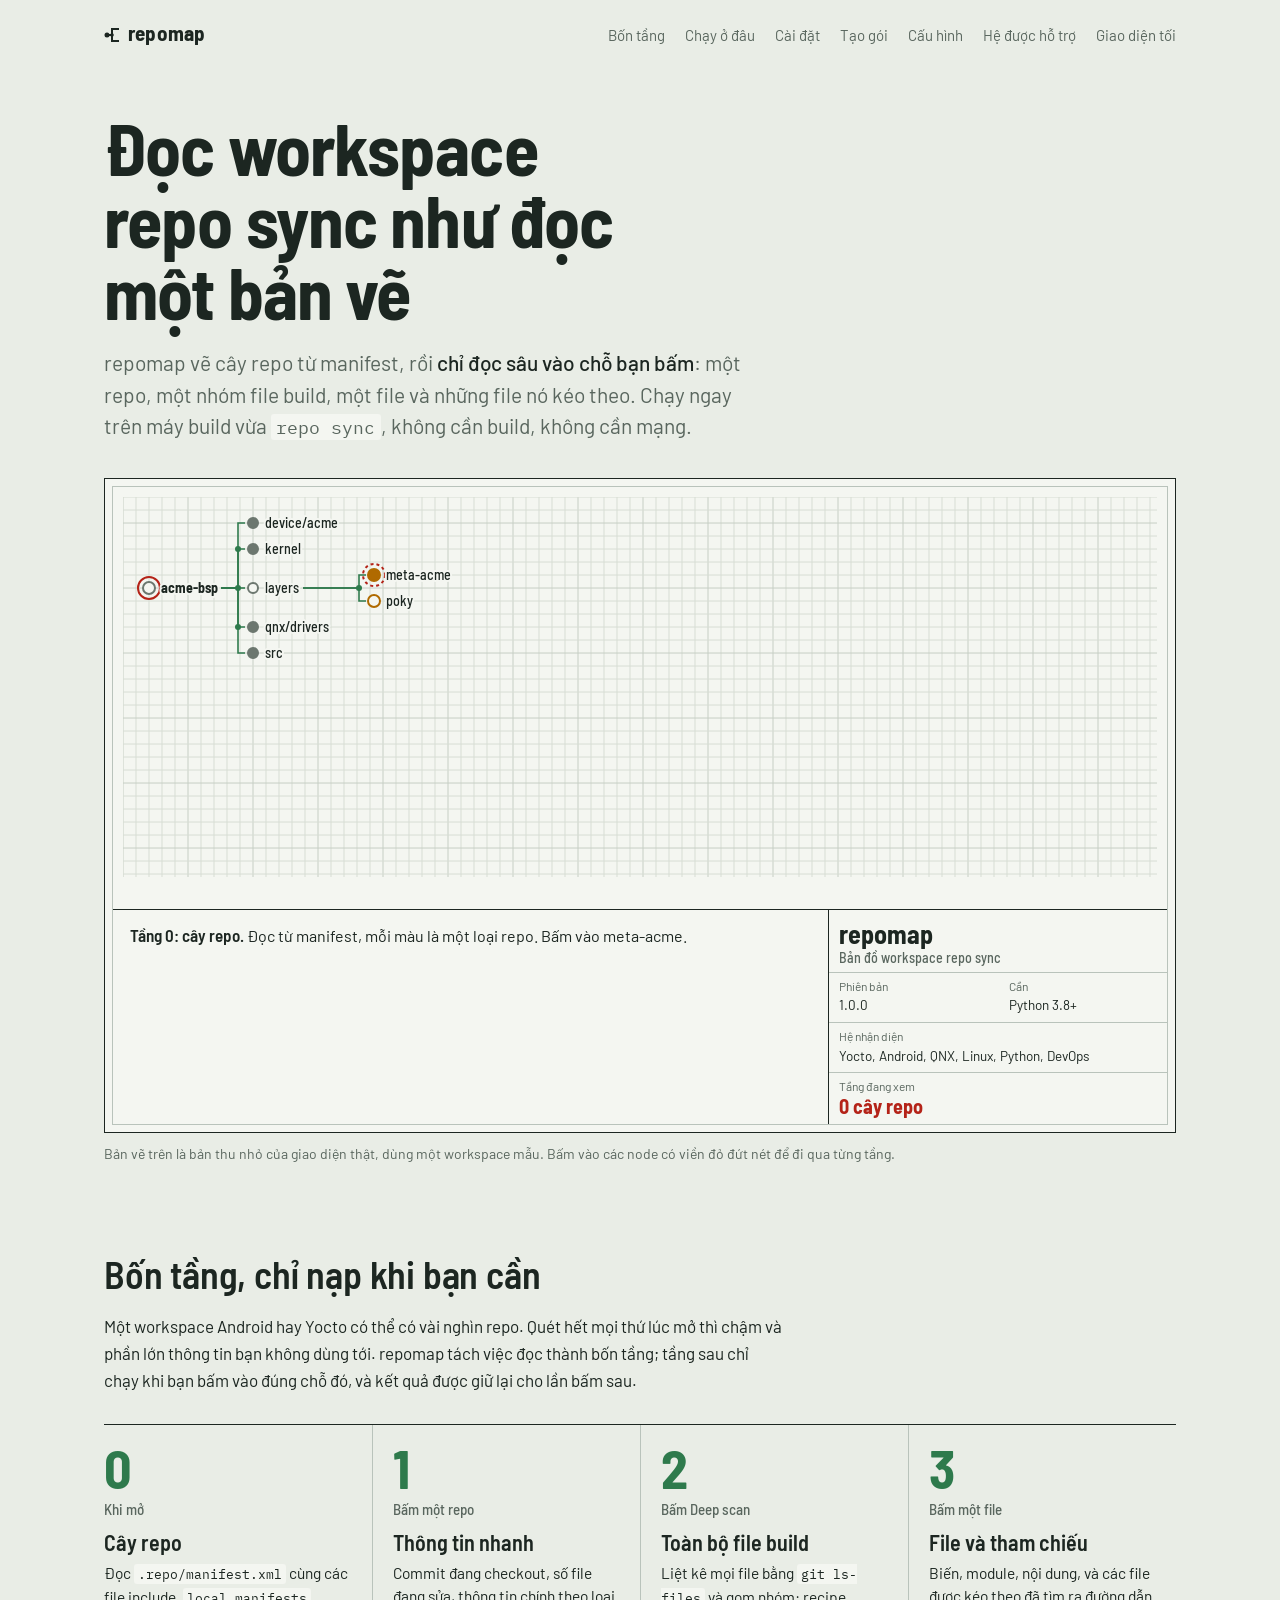
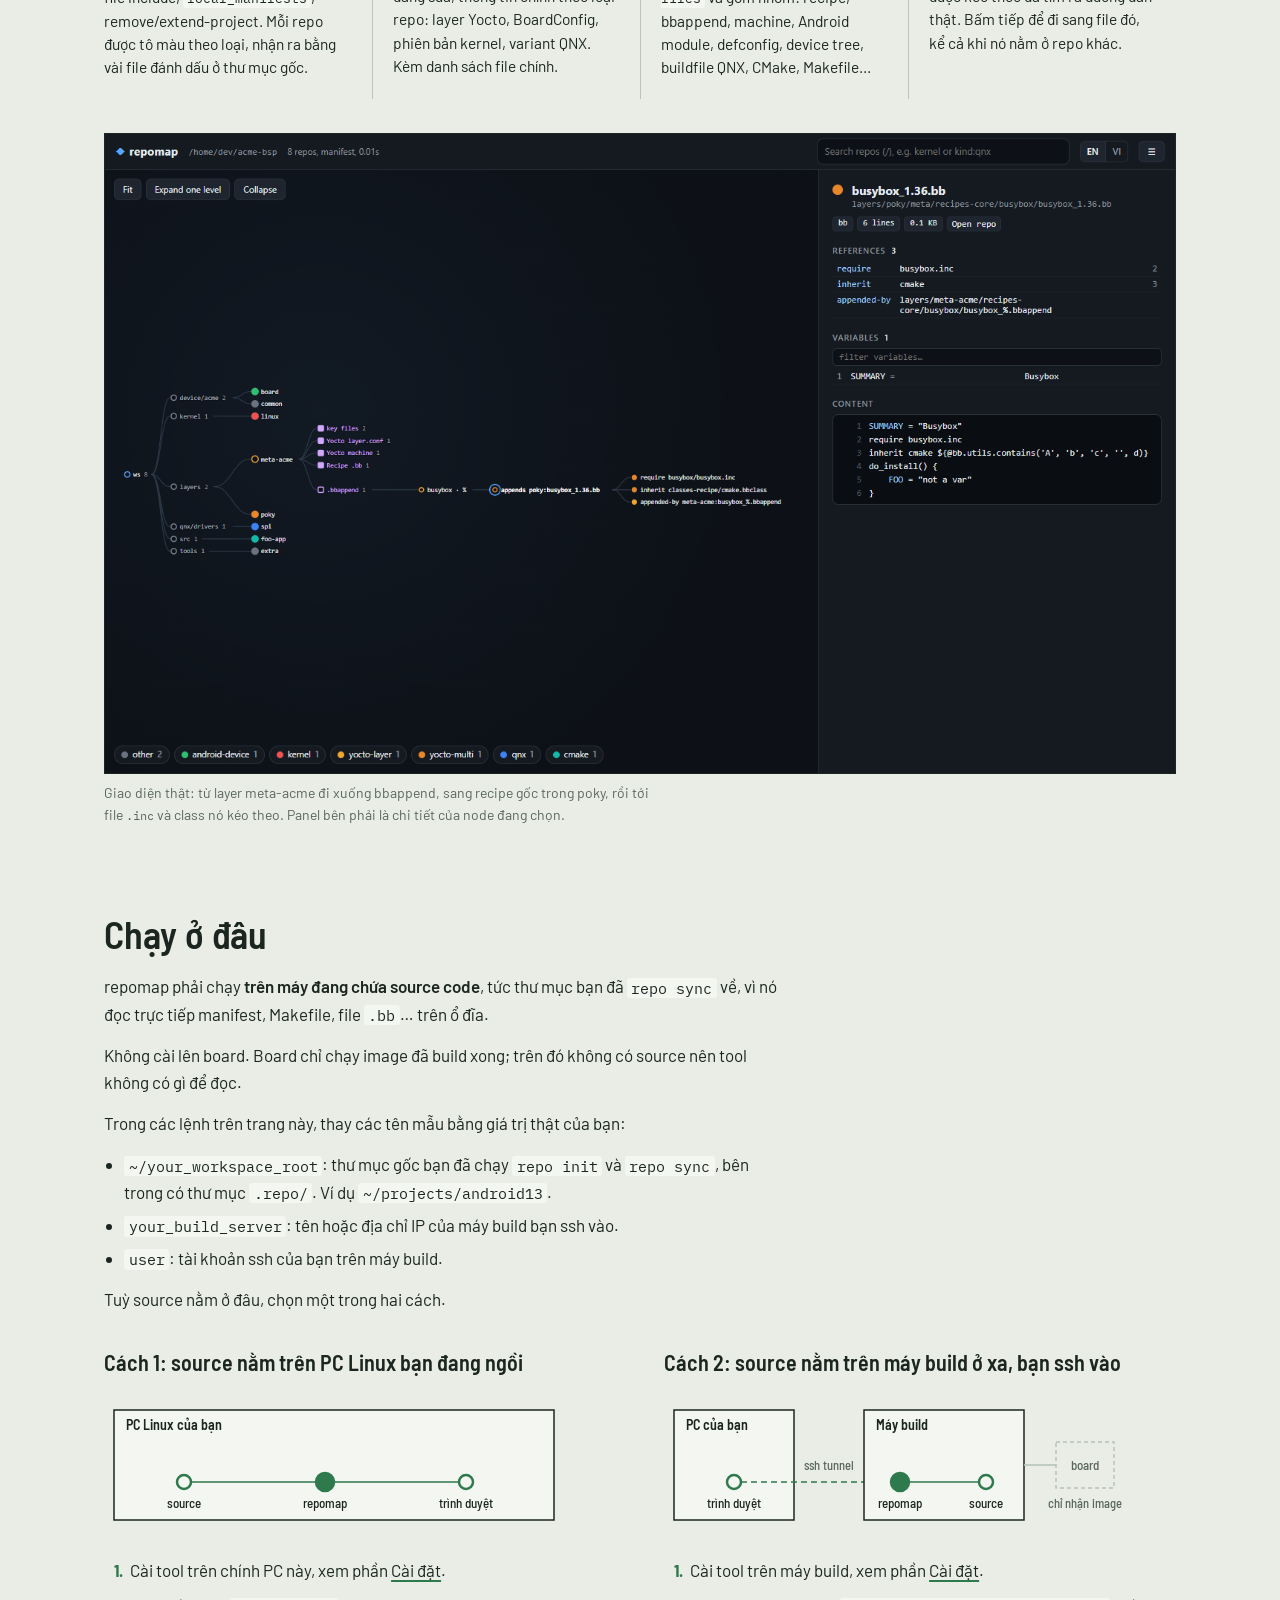
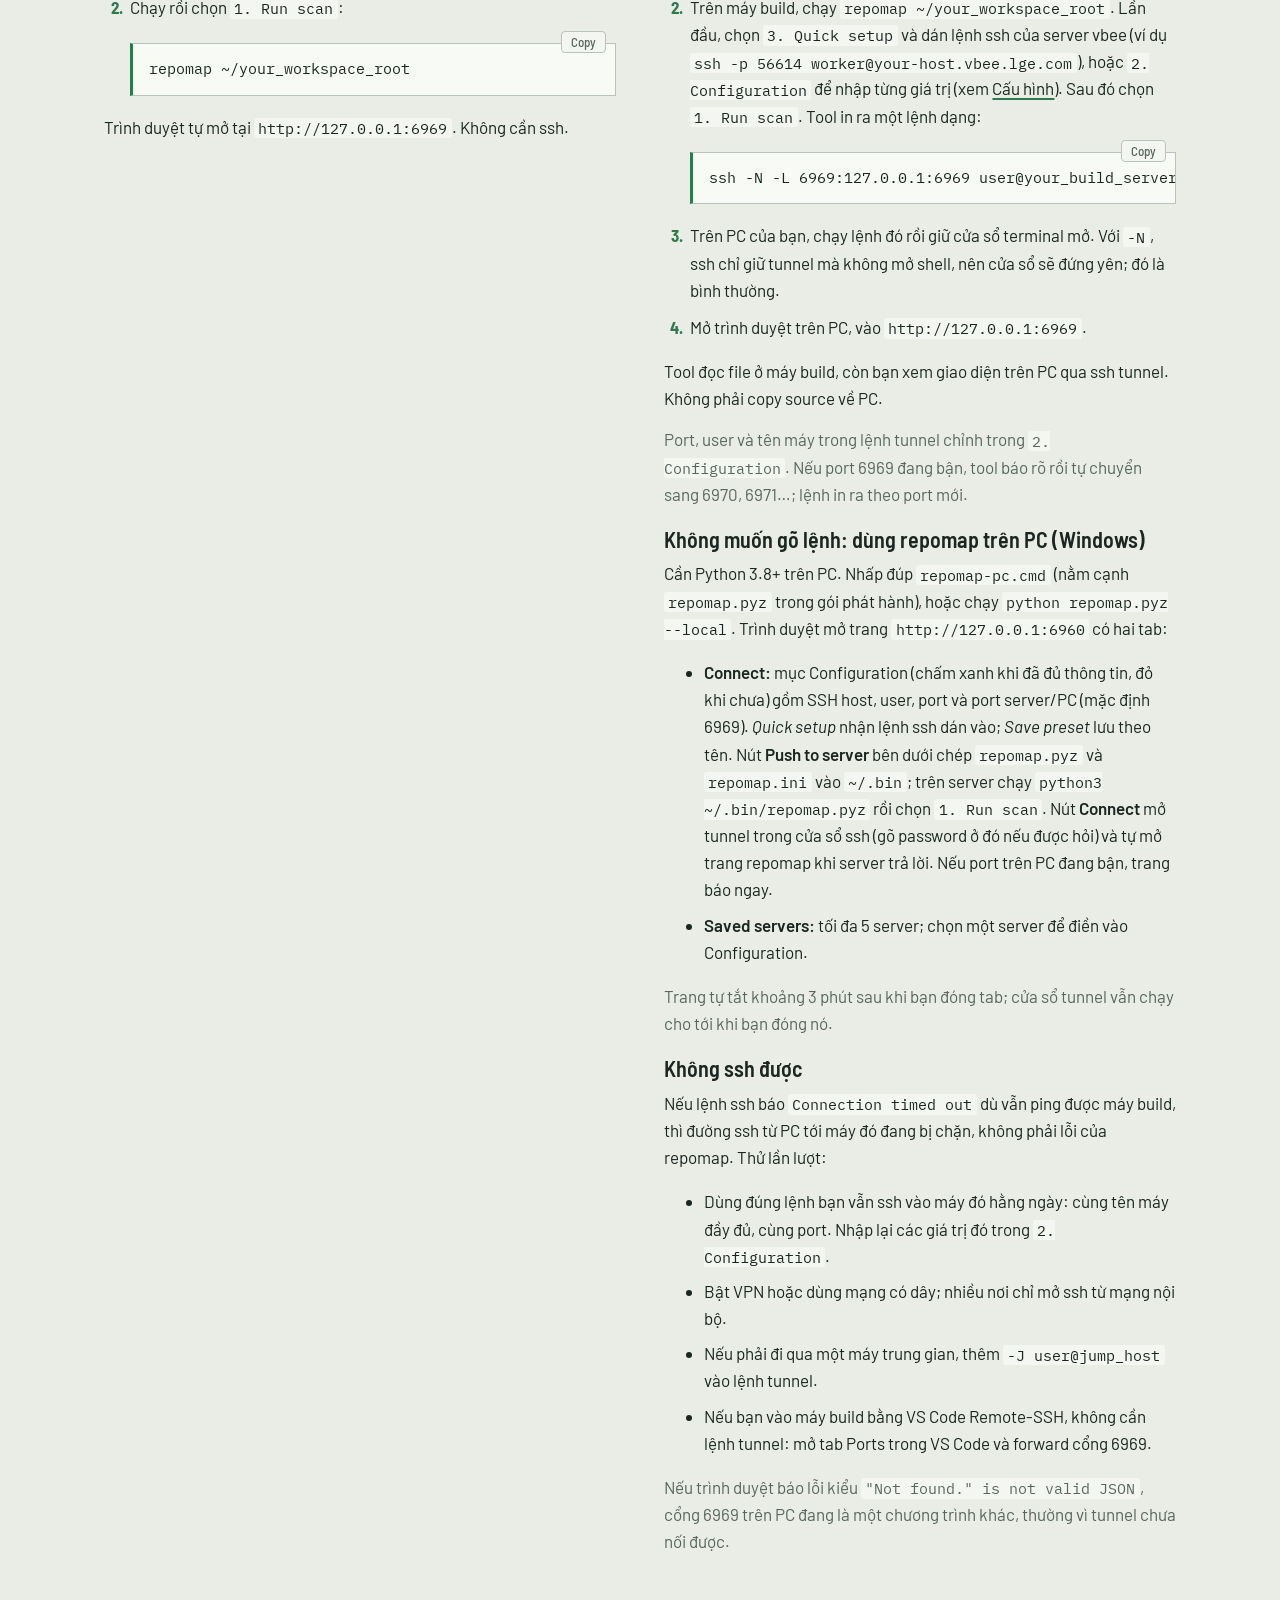
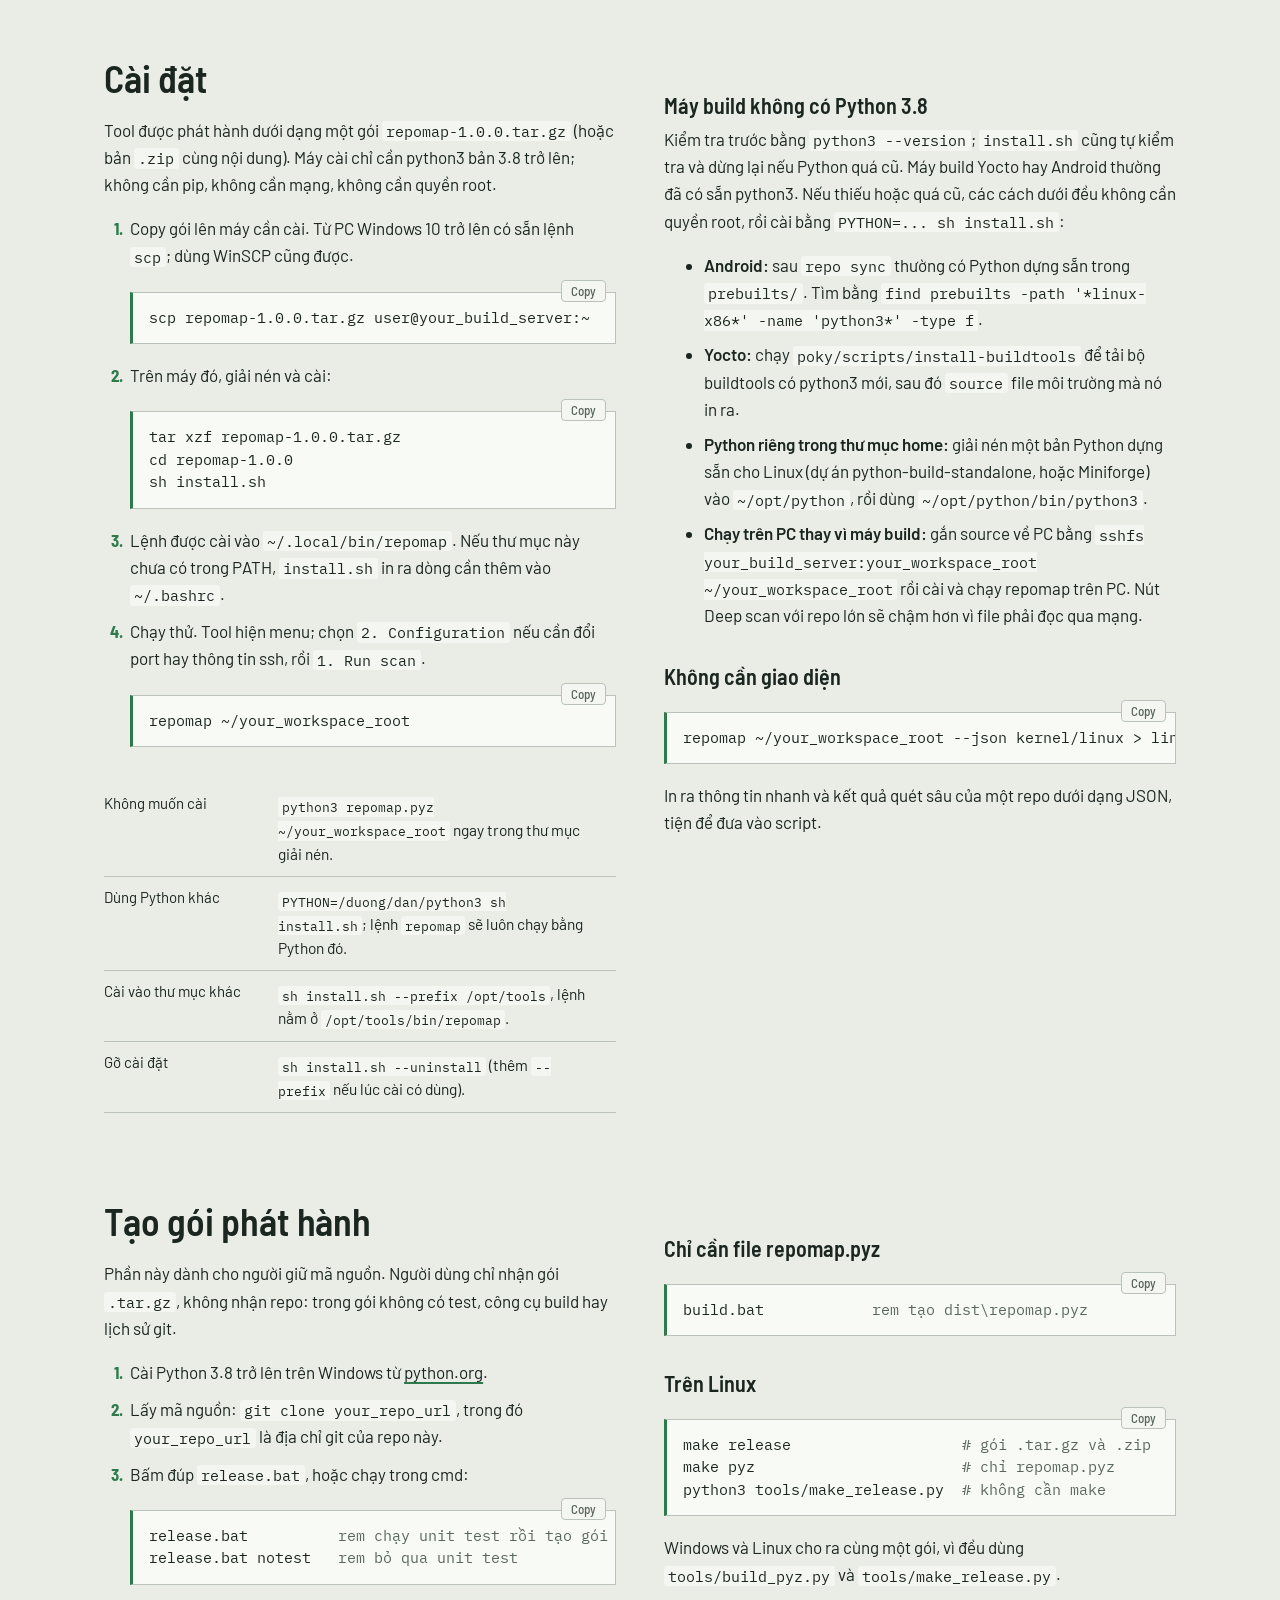
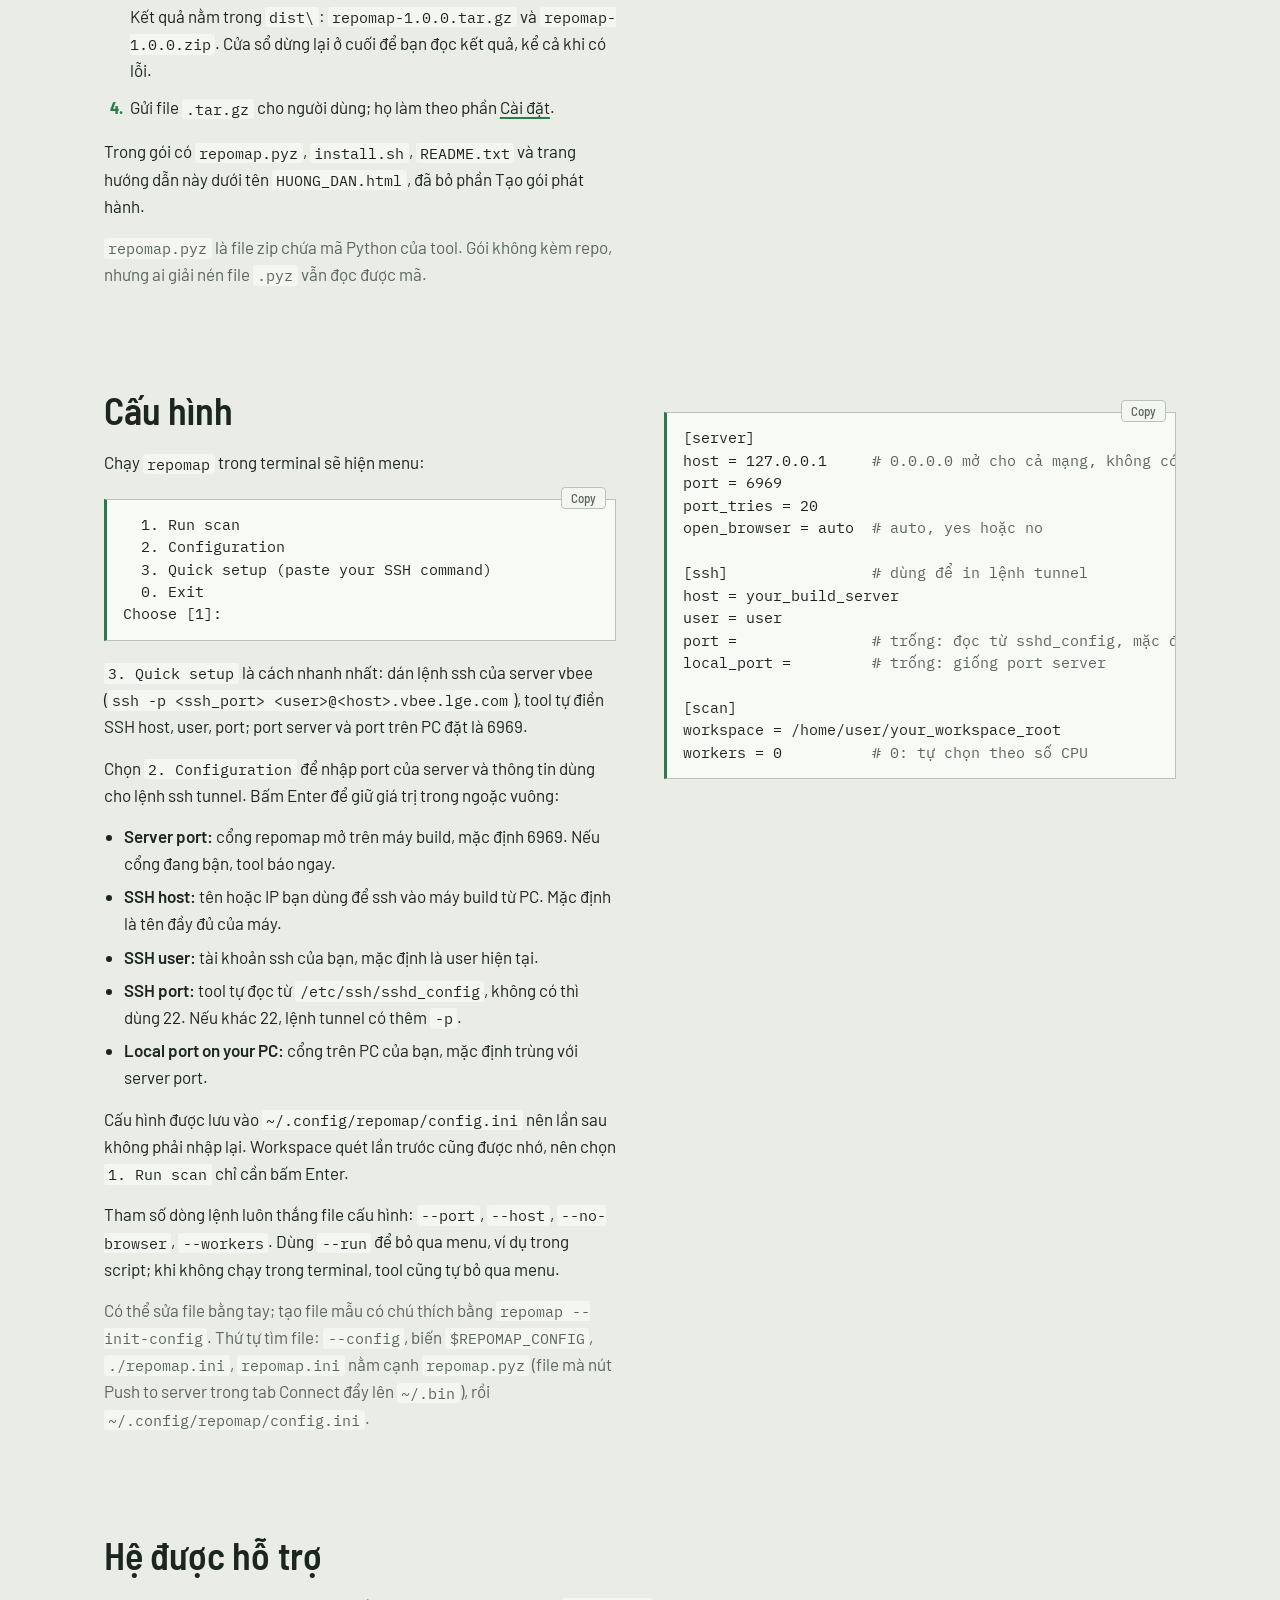
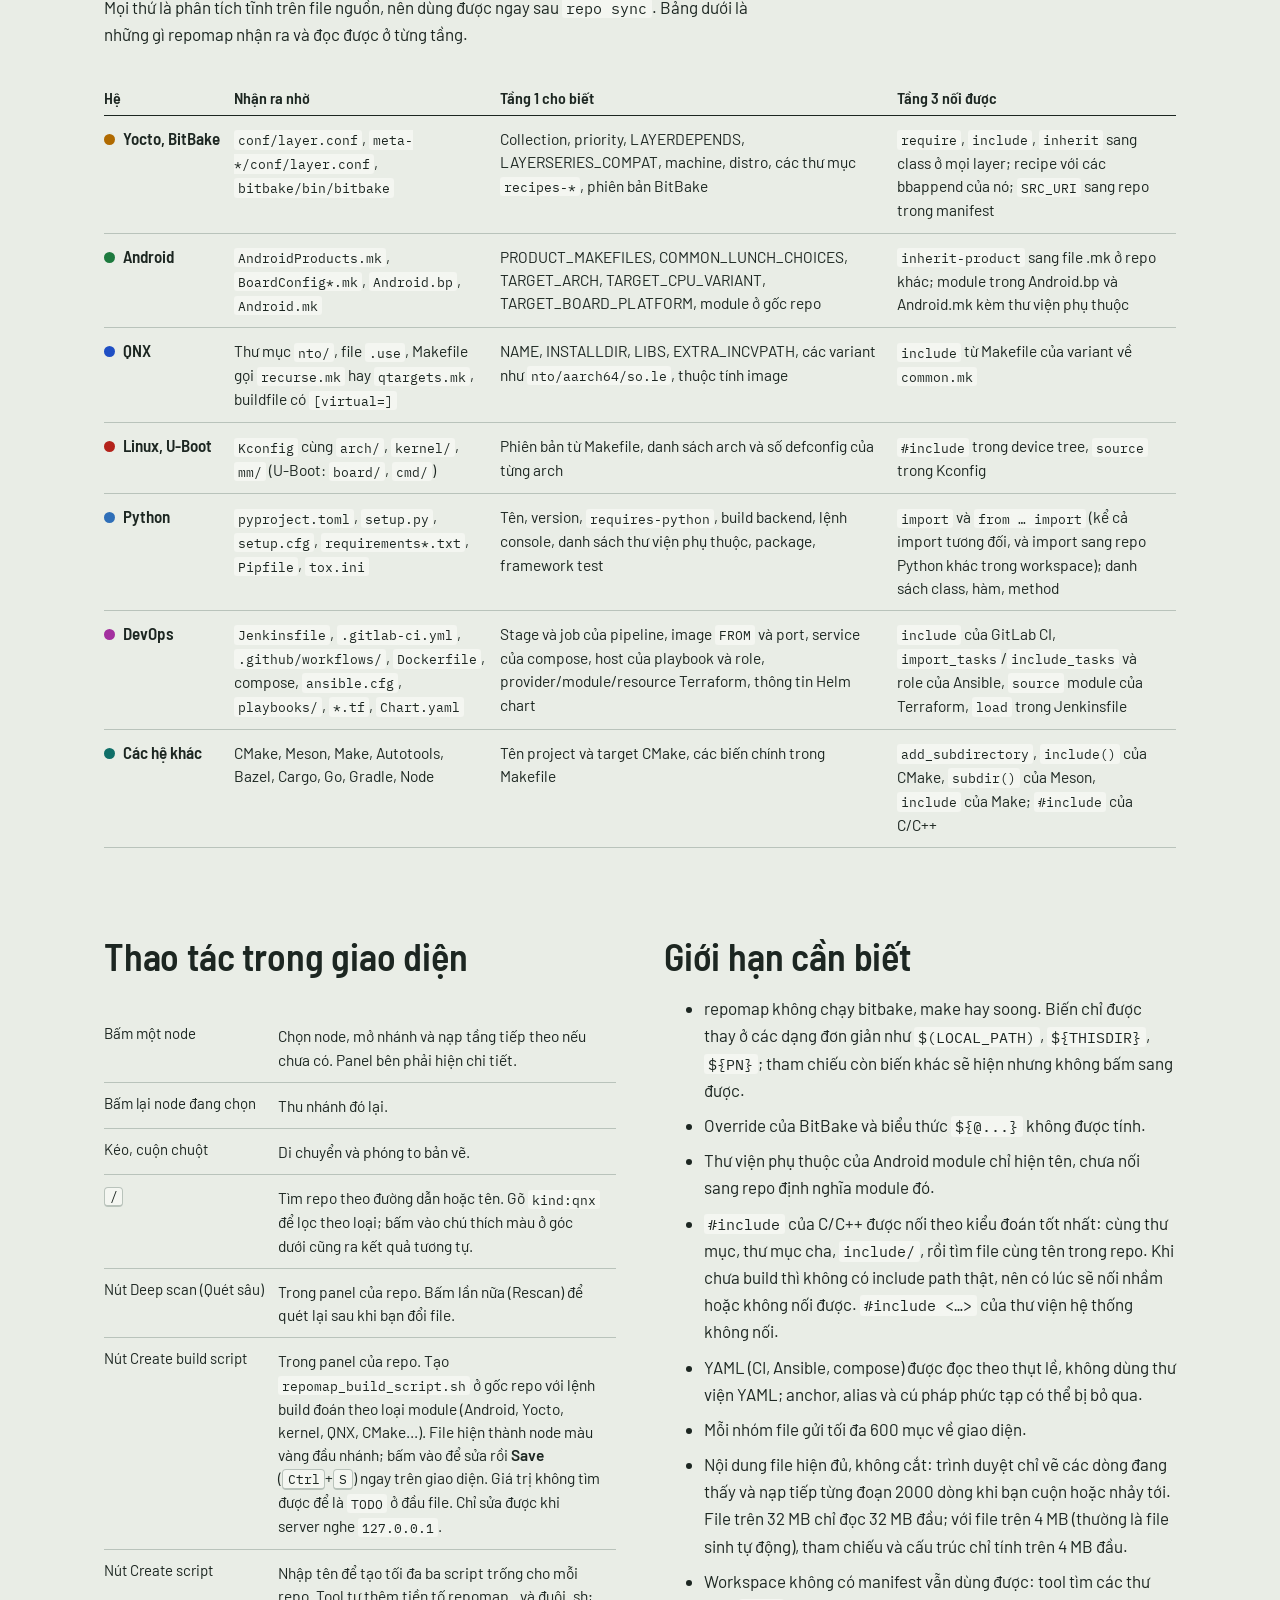
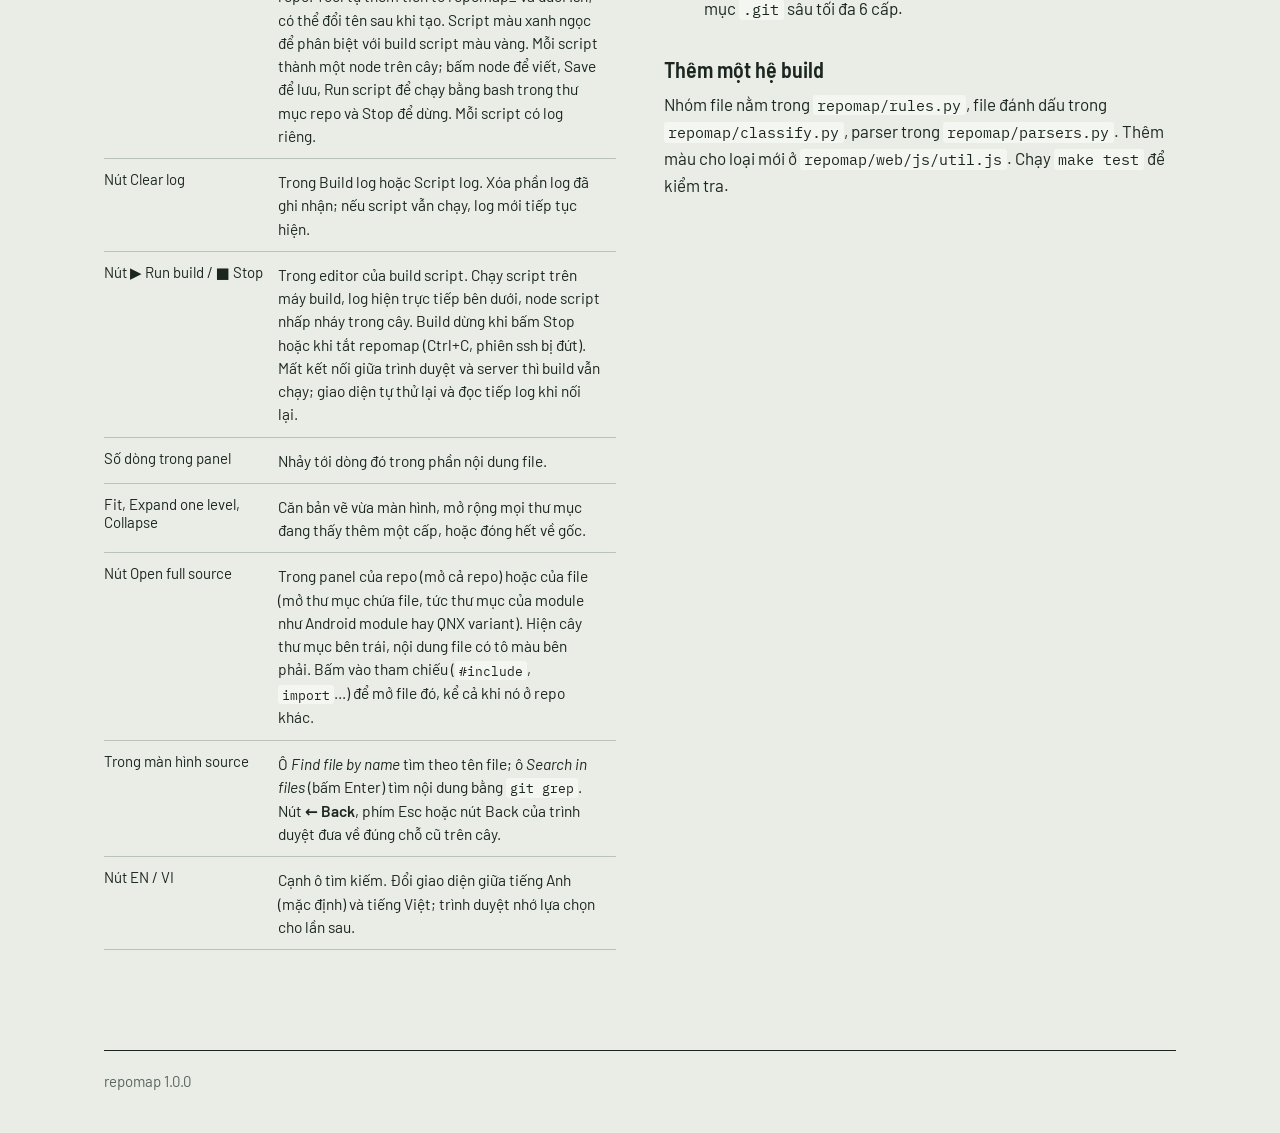
==== commit b4805e9a: "Name and distinguish custom scripts" ====
--- a/docs/index.html
+++ b/docs/index.html
@@ -515,7 +515,7 @@
           <tr><td><kbd>/</kbd></td><td>Tìm repo theo đường dẫn hoặc tên. Gõ <code>kind:qnx</code> để lọc theo loại; bấm vào chú thích màu ở góc dưới cũng ra kết quả tương tự.</td></tr>
           <tr><td>Nút Deep scan (Quét sâu)</td><td>Trong panel của repo. Bấm lần nữa (Rescan) để quét lại sau khi bạn đổi file.</td></tr>
           <tr><td>Nút Create build script</td><td>Trong panel của repo. Tạo <code>repomap_build_script.sh</code> ở gốc repo với lệnh build đoán theo loại module (Android, Yocto, kernel, QNX, CMake…). File hiện thành node màu vàng đầu nhánh; bấm vào để sửa rồi <strong>Save</strong> (<kbd>Ctrl</kbd>+<kbd>S</kbd>) ngay trên giao diện. Giá trị không tìm được để là <code>TODO</code> ở đầu file. Chỉ sửa được khi server nghe <code>127.0.0.1</code>.</td></tr>
-          <tr><td>Nút Create script</td><td>Tạo tối đa ba script trống cho mỗi repo. Mỗi script thành một node trên cây; bấm node để viết, Save để lưu, Run script để chạy bằng bash trong thư mục repo và Stop để dừng. Mỗi script có log riêng.</td></tr>
+          <tr><td>Nút Create script</td><td>Nhập tên để tạo tối đa ba script trống cho mỗi repo. Tool tự thêm tiền tố repomap_ và đuôi .sh; có thể đổi tên sau khi tạo. Script màu xanh ngọc để phân biệt với build script màu vàng. Mỗi script thành một node trên cây; bấm node để viết, Save để lưu, Run script để chạy bằng bash trong thư mục repo và Stop để dừng. Mỗi script có log riêng.</td></tr>
           <tr><td>Nút Clear log</td><td>Trong Build log hoặc Script log. Xóa phần log đã ghi nhận; nếu script vẫn chạy, log mới tiếp tục hiện.</td></tr>
           <tr><td>Nút ▶ Run build / ■ Stop</td><td>Trong editor của build script. Chạy script trên máy build, log hiện trực tiếp bên dưới, node script nhấp nháy trong cây. Build dừng khi bấm Stop hoặc khi tắt repomap (Ctrl+C, phiên ssh bị đứt). Mất kết nối giữa trình duyệt và server thì build vẫn chạy; giao diện tự thử lại và đọc tiếp log khi nối lại.</td></tr>
           <tr><td>Số dòng trong panel</td><td>Nhảy tới dòng đó trong phần nội dung file.</td></tr>
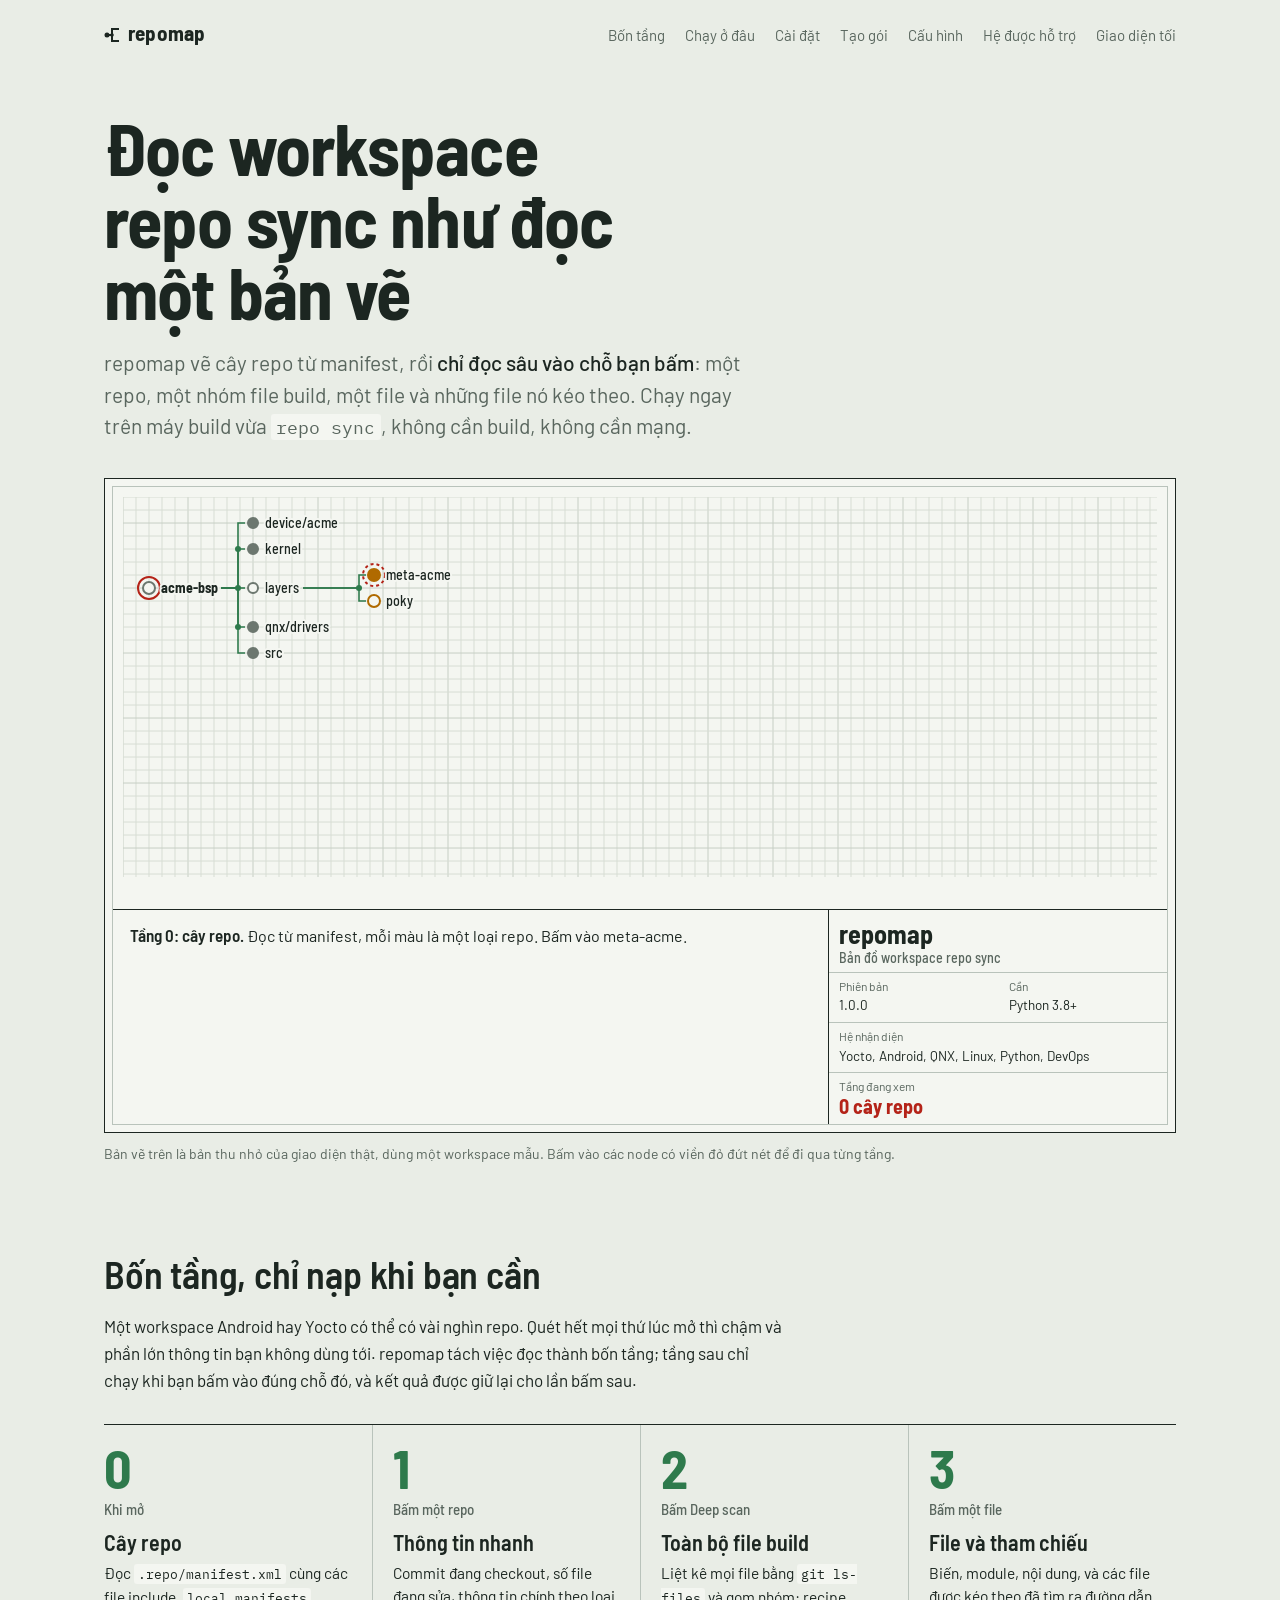
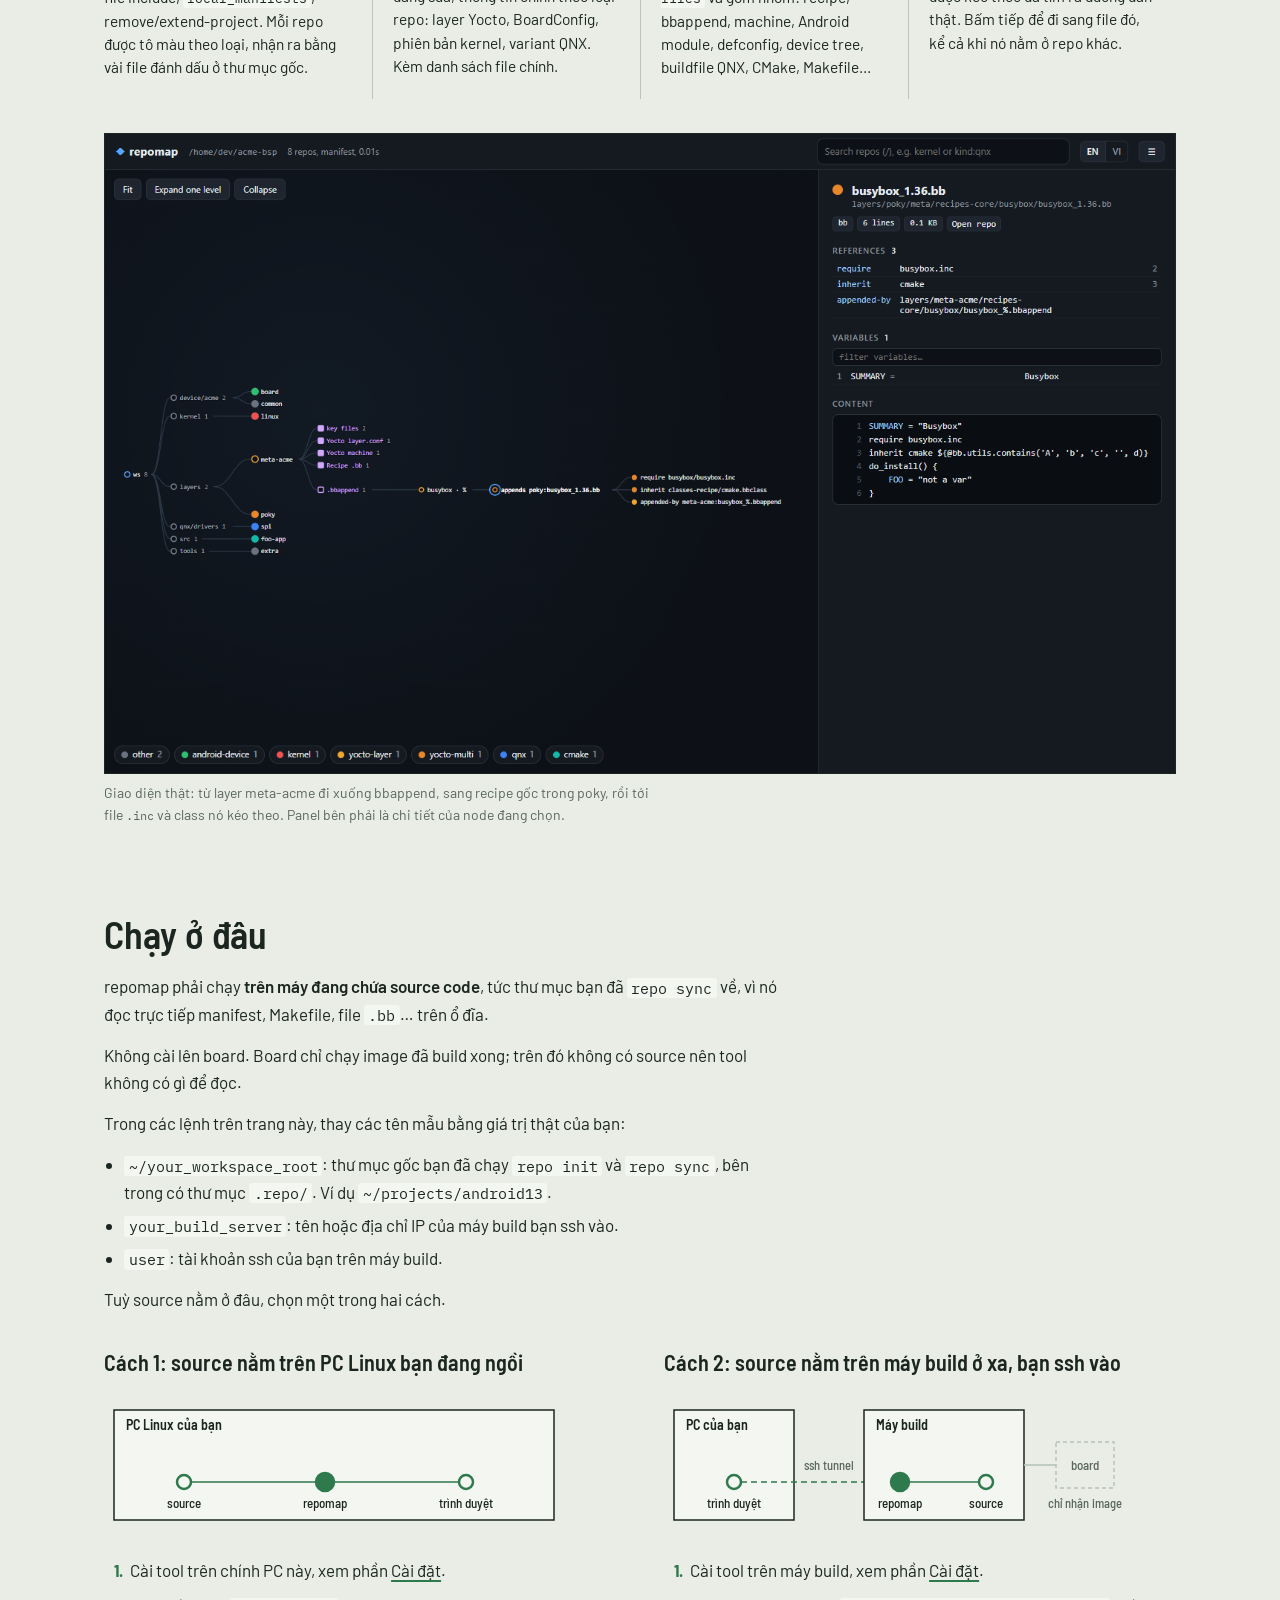
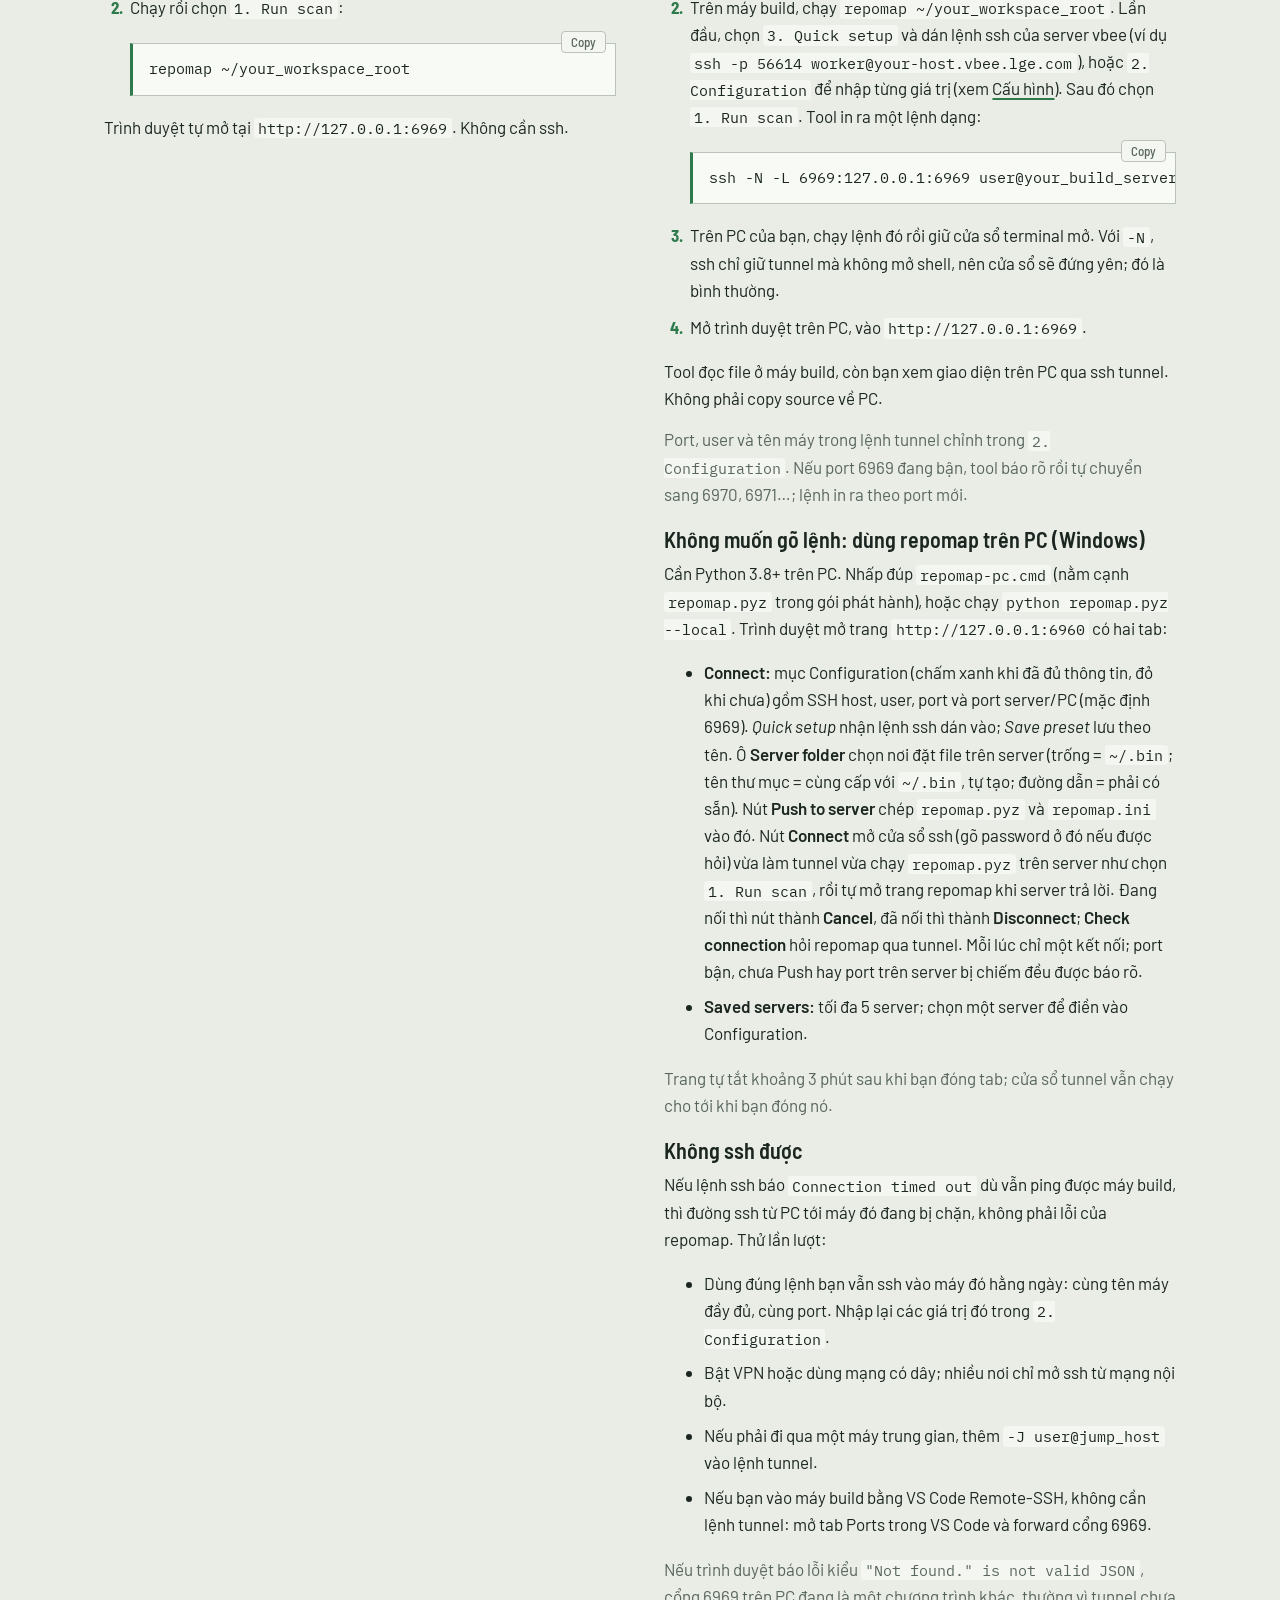
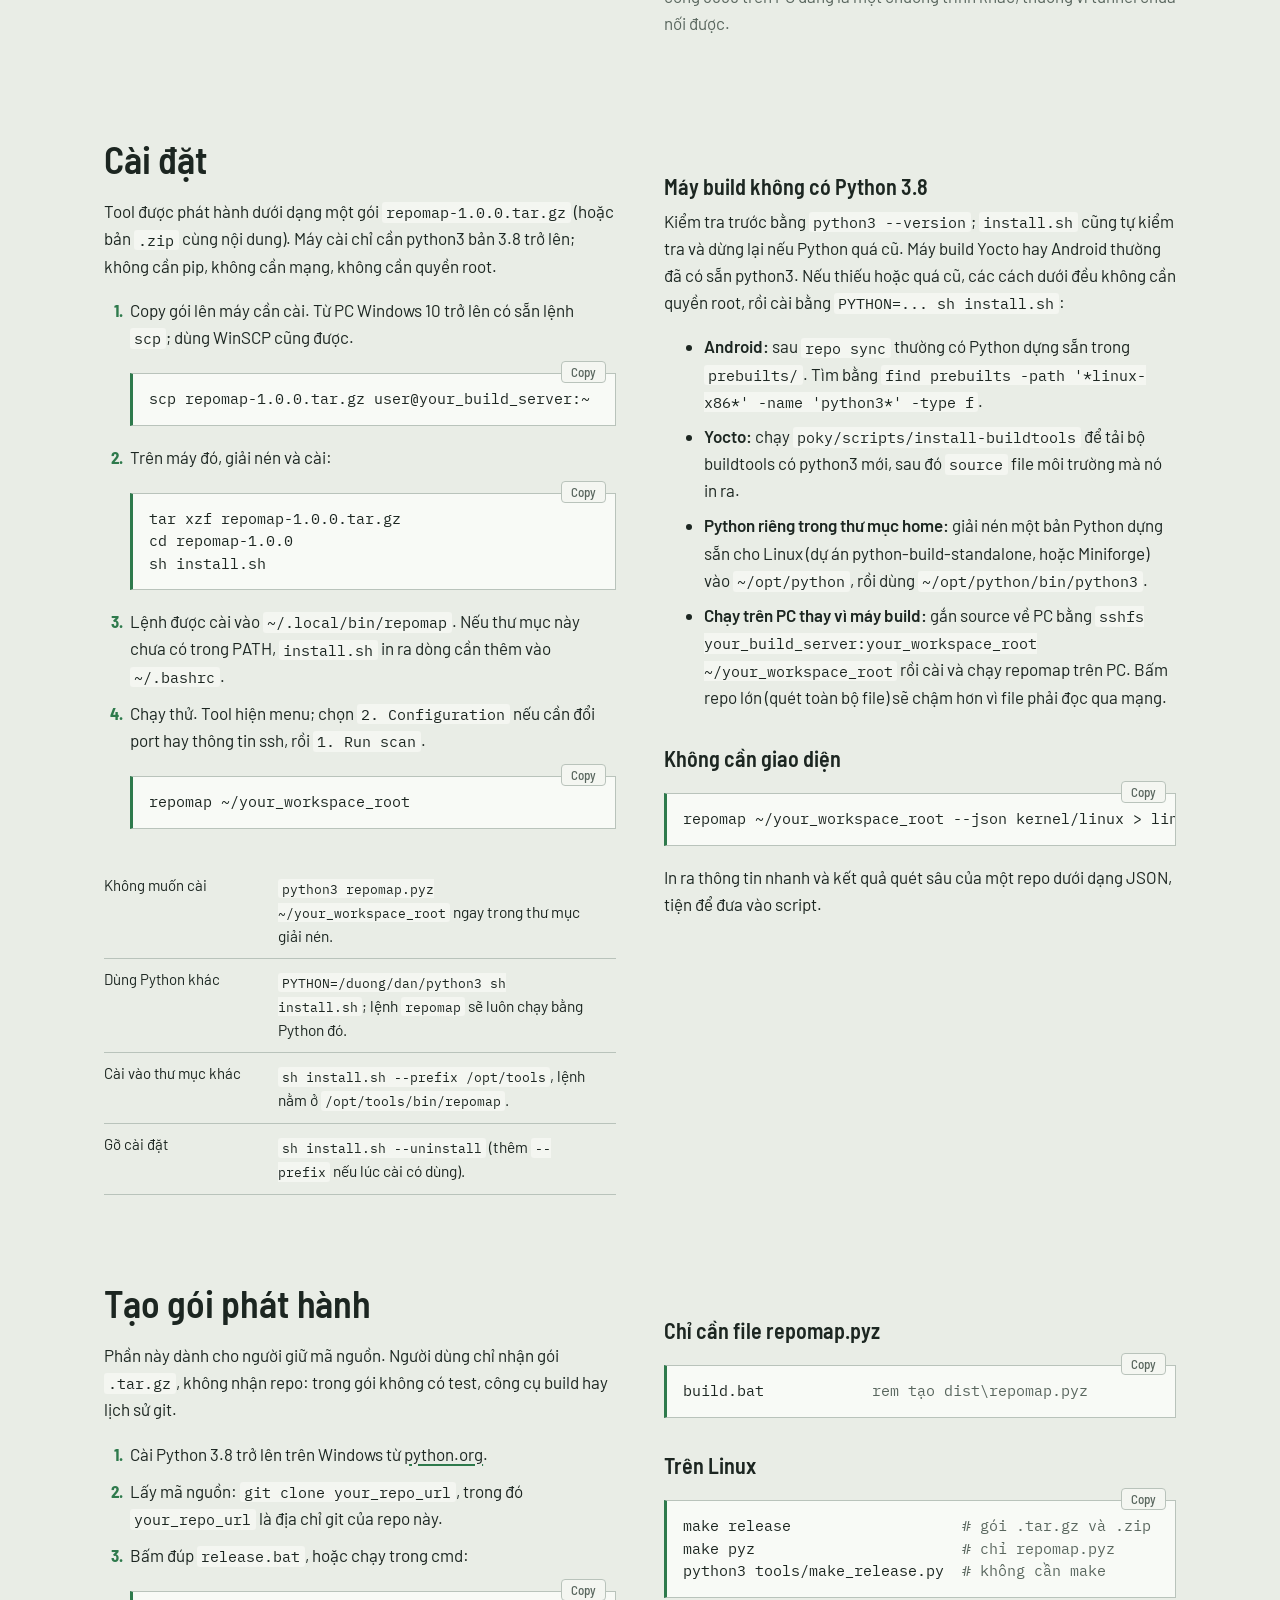
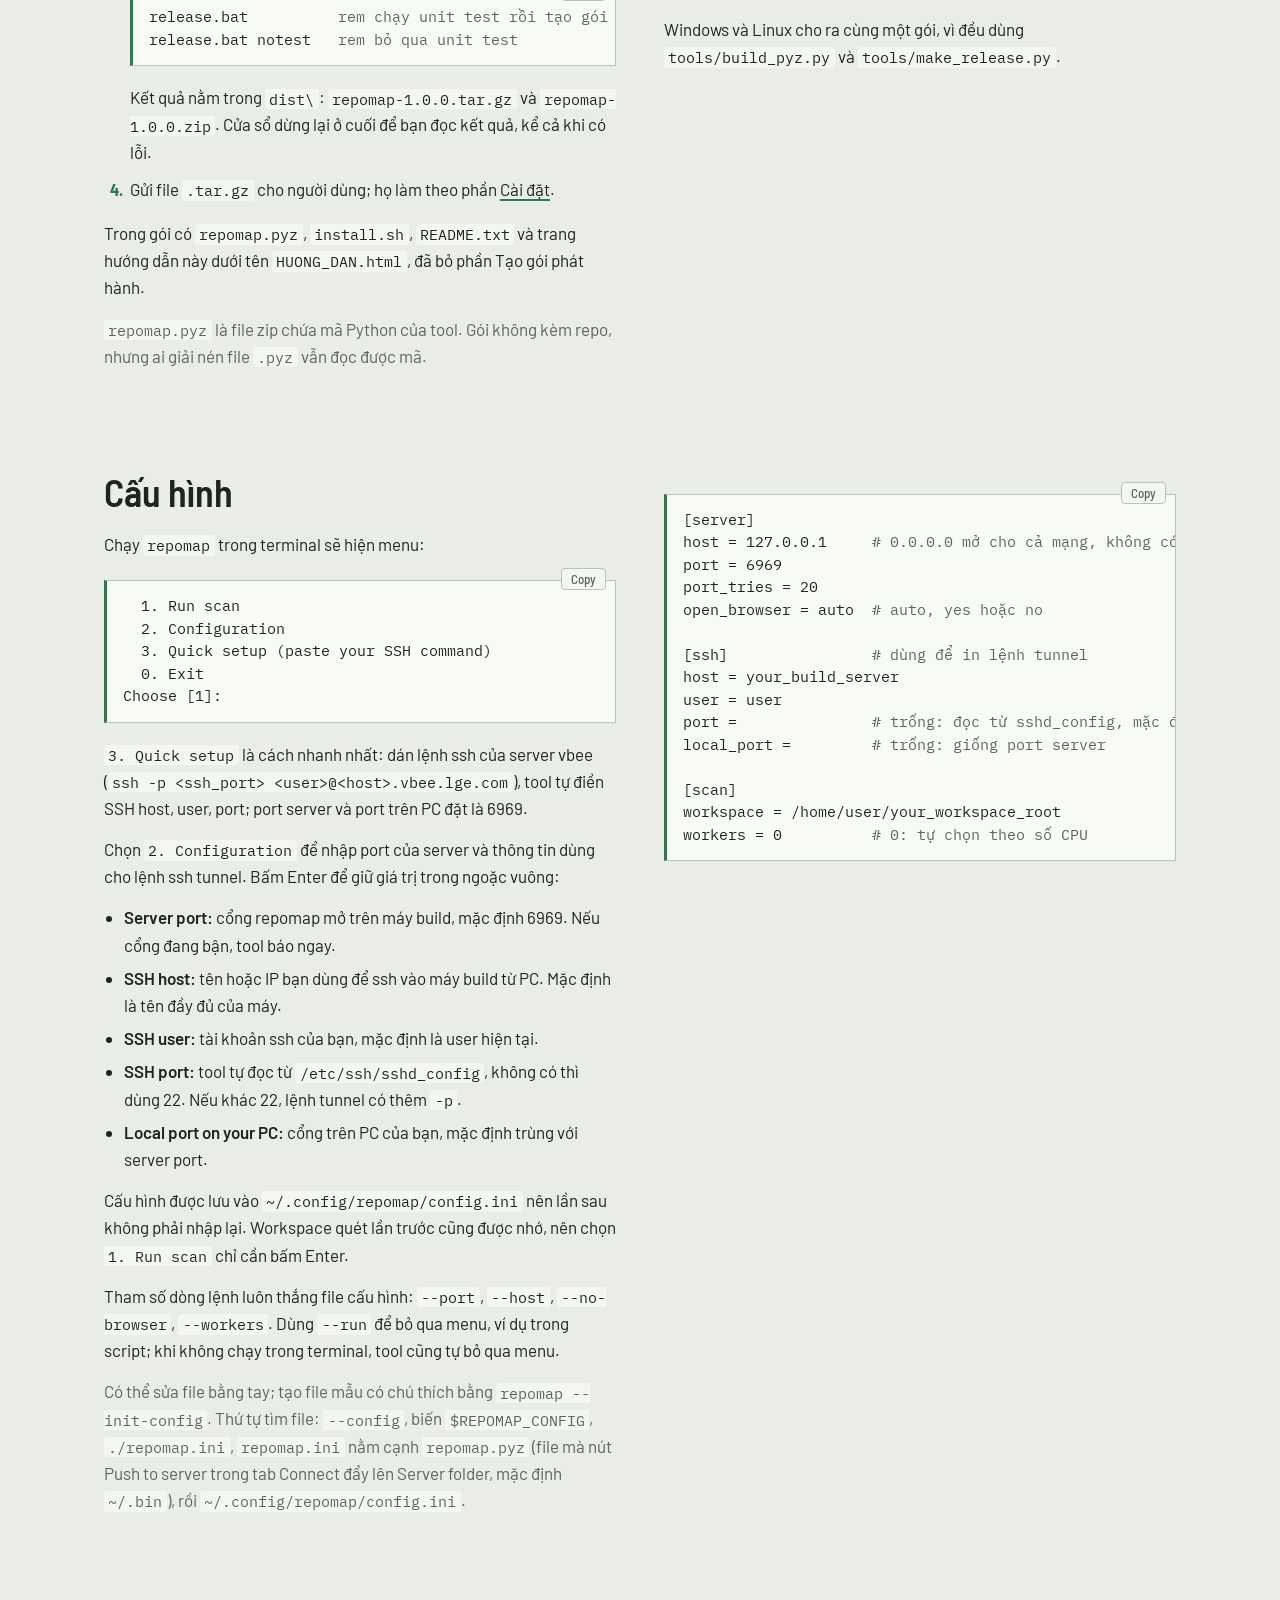
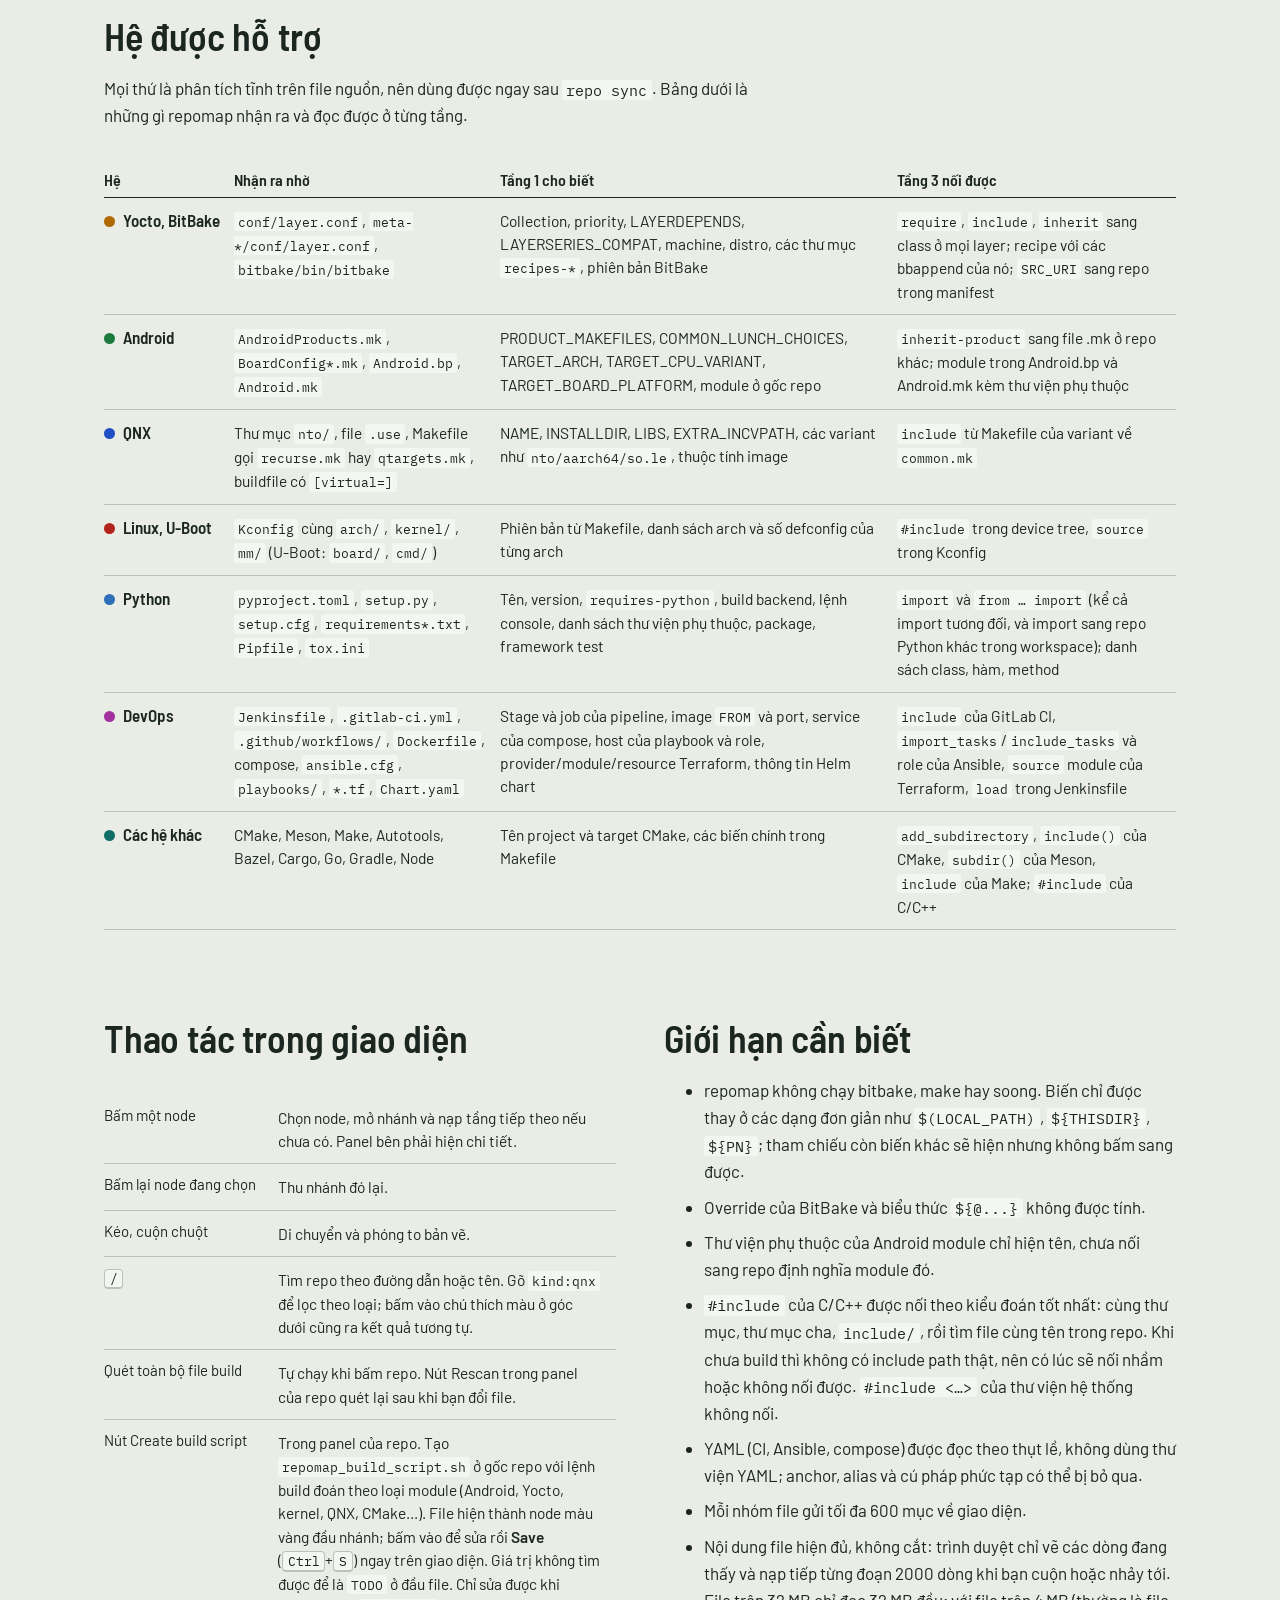
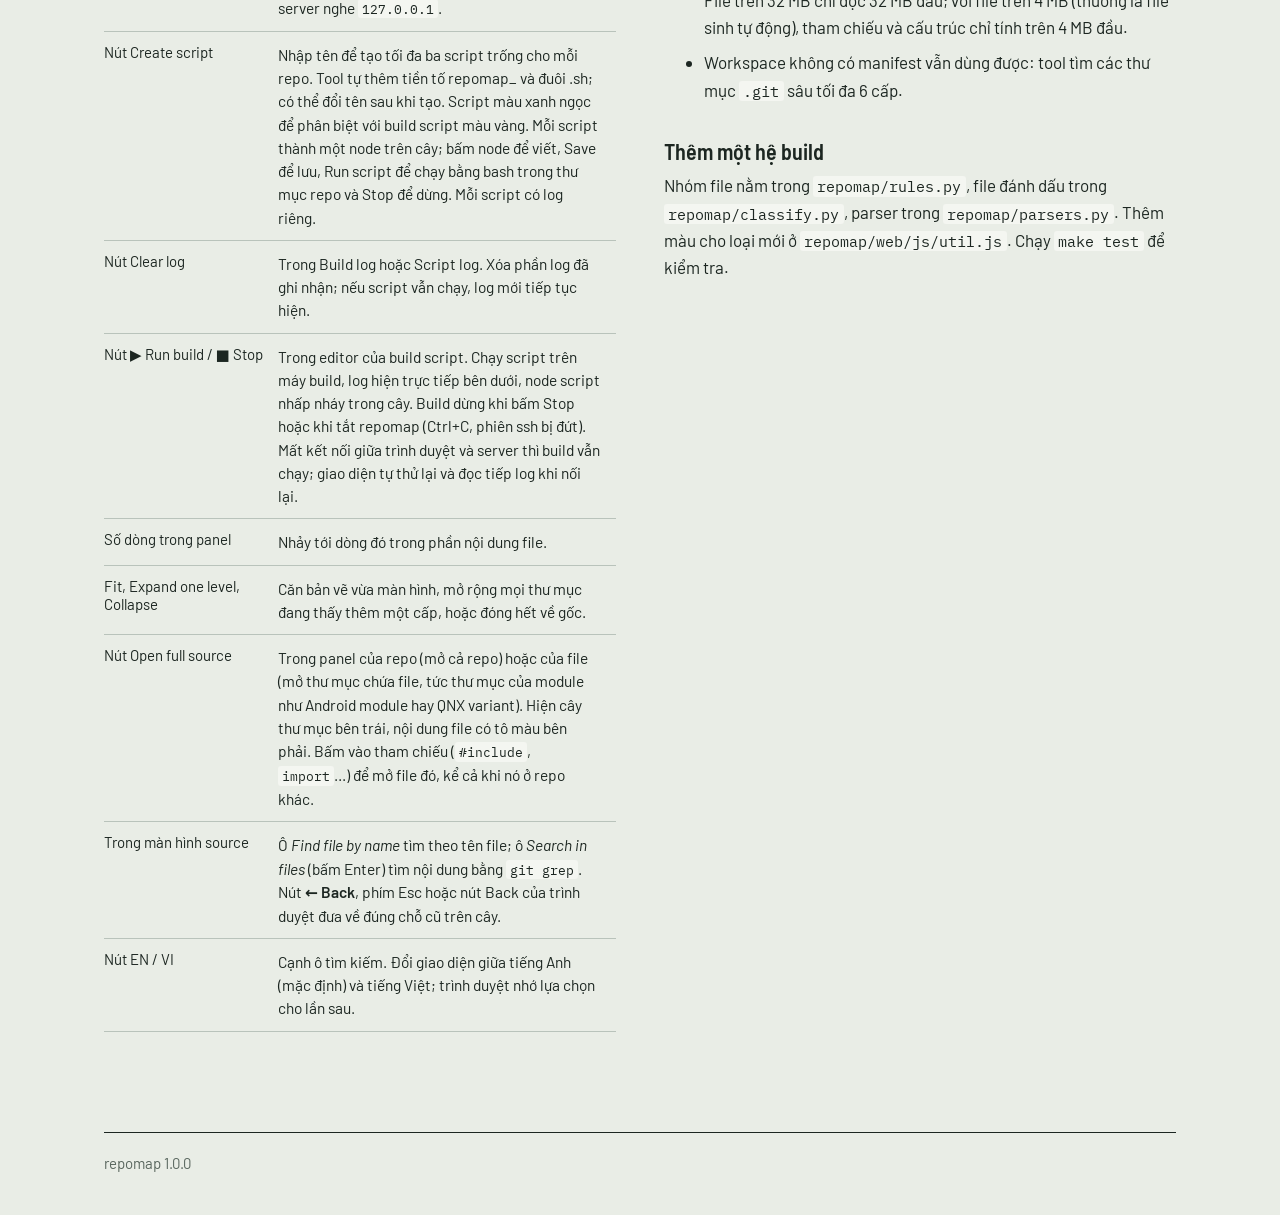
==== commit 8ec91313: "PC Connect runs repomap, server folder, colored logs, sturdier block view PC page (repomap --local) " ====
--- a/docs/index.html
+++ b/docs/index.html
@@ -332,7 +332,7 @@
       <h3 id="pc">Không muốn gõ lệnh: dùng repomap trên PC (Windows)</h3>
       <p>Cần Python 3.8+ trên PC. Nhấp đúp <code>repomap-pc.cmd</code> (nằm cạnh <code>repomap.pyz</code> trong gói phát hành), hoặc chạy <code>python repomap.pyz --local</code>. Trình duyệt mở trang <code>http://127.0.0.1:6960</code> có hai tab:</p>
       <ul class="limits">
-        <li><strong>Connect:</strong> mục Configuration (chấm xanh khi đã đủ thông tin, đỏ khi chưa) gồm SSH host, user, port và port server/PC (mặc định 6969). <em>Quick setup</em> nhận lệnh ssh dán vào; <em>Save preset</em> lưu theo tên. Nút <strong>Push to server</strong> bên dưới chép <code>repomap.pyz</code> và <code>repomap.ini</code> vào <code>~/.bin</code>; trên server chạy <code>python3 ~/.bin/repomap.pyz</code> rồi chọn <code>1. Run scan</code>. Nút <strong>Connect</strong> mở tunnel trong cửa sổ ssh (gõ password ở đó nếu được hỏi) và tự mở trang repomap khi server trả lời. Nếu port trên PC đang bận, trang báo ngay.</li>
+        <li><strong>Connect:</strong> mục Configuration (chấm xanh khi đã đủ thông tin, đỏ khi chưa) gồm SSH host, user, port và port server/PC (mặc định 6969). <em>Quick setup</em> nhận lệnh ssh dán vào; <em>Save preset</em> lưu theo tên. Ô <strong>Server folder</strong> chọn nơi đặt file trên server (trống = <code>~/.bin</code>; tên thư mục = cùng cấp với <code>~/.bin</code>, tự tạo; đường dẫn = phải có sẵn). Nút <strong>Push to server</strong> chép <code>repomap.pyz</code> và <code>repomap.ini</code> vào đó. Nút <strong>Connect</strong> mở cửa sổ ssh (gõ password ở đó nếu được hỏi) vừa làm tunnel vừa chạy <code>repomap.pyz</code> trên server như chọn <code>1. Run scan</code>, rồi tự mở trang repomap khi server trả lời. Đang nối thì nút thành <strong>Cancel</strong>, đã nối thì thành <strong>Disconnect</strong>; <strong>Check connection</strong> hỏi repomap qua tunnel. Mỗi lúc chỉ một kết nối; port bận, chưa Push hay port trên server bị chiếm đều được báo rõ.</li>
         <li><strong>Saved servers:</strong> tối đa 5 server; chọn một server để điền vào Configuration.</li>
       </ul>
       <p class="sub">Trang tự tắt khoảng 3 phút sau khi bạn đóng tab; cửa sổ tunnel vẫn chạy cho tới khi bạn đóng nó.</p>
@@ -381,7 +381,7 @@
         <li><strong>Android:</strong> sau <code>repo sync</code> thường có Python dựng sẵn trong <code>prebuilts/</code>. Tìm bằng <code>find prebuilts -path '*linux-x86*' -name 'python3*' -type f</code>.</li>
         <li><strong>Yocto:</strong> chạy <code>poky/scripts/install-buildtools</code> để tải bộ buildtools có python3 mới, sau đó <code>source</code> file môi trường mà nó in ra.</li>
         <li><strong>Python riêng trong thư mục home:</strong> giải nén một bản Python dựng sẵn cho Linux (dự án python-build-standalone, hoặc Miniforge) vào <code>~/opt/python</code>, rồi dùng <code>~/opt/python/bin/python3</code>.</li>
-        <li><strong>Chạy trên PC thay vì máy build:</strong> gắn source về PC bằng <code>sshfs your_build_server:your_workspace_root ~/your_workspace_root</code> rồi cài và chạy repomap trên PC. Nút Deep scan với repo lớn sẽ chậm hơn vì file phải đọc qua mạng.</li>
+        <li><strong>Chạy trên PC thay vì máy build:</strong> gắn source về PC bằng <code>sshfs your_build_server:your_workspace_root ~/your_workspace_root</code> rồi cài và chạy repomap trên PC. Bấm repo lớn (quét toàn bộ file) sẽ chậm hơn vì file phải đọc qua mạng.</li>
       </ul>
 
       <h3>Không cần giao diện</h3>
@@ -443,7 +443,7 @@
       </ul>
       <p>Cấu hình được lưu vào <code>~/.config/repomap/config.ini</code> nên lần sau không phải nhập lại. Workspace quét lần trước cũng được nhớ, nên chọn <code>1. Run scan</code> chỉ cần bấm Enter.</p>
       <p>Tham số dòng lệnh luôn thắng file cấu hình: <code>--port</code>, <code>--host</code>, <code>--no-browser</code>, <code>--workers</code>. Dùng <code>--run</code> để bỏ qua menu, ví dụ trong script; khi không chạy trong terminal, tool cũng tự bỏ qua menu.</p>
-      <p class="sub">Có thể sửa file bằng tay; tạo file mẫu có chú thích bằng <code>repomap --init-config</code>. Thứ tự tìm file: <code>--config</code>, biến <code>$REPOMAP_CONFIG</code>, <code>./repomap.ini</code>, <code>repomap.ini</code> nằm cạnh <code>repomap.pyz</code> (file mà nút Push to server trong tab Connect đẩy lên <code>~/.bin</code>), rồi <code>~/.config/repomap/config.ini</code>.</p>
+      <p class="sub">Có thể sửa file bằng tay; tạo file mẫu có chú thích bằng <code>repomap --init-config</code>. Thứ tự tìm file: <code>--config</code>, biến <code>$REPOMAP_CONFIG</code>, <code>./repomap.ini</code>, <code>repomap.ini</code> nằm cạnh <code>repomap.pyz</code> (file mà nút Push to server trong tab Connect đẩy lên Server folder, mặc định <code>~/.bin</code>), rồi <code>~/.config/repomap/config.ini</code>.</p>
     </div>
     <div class="cmd"><pre>[server]
 host = 127.0.0.1     <span class="c"># 0.0.0.0 mở cho cả mạng, không có mật khẩu</span>
@@ -513,7 +513,7 @@
           <tr><td>Bấm lại node đang chọn</td><td>Thu nhánh đó lại.</td></tr>
           <tr><td>Kéo, cuộn chuột</td><td>Di chuyển và phóng to bản vẽ.</td></tr>
           <tr><td><kbd>/</kbd></td><td>Tìm repo theo đường dẫn hoặc tên. Gõ <code>kind:qnx</code> để lọc theo loại; bấm vào chú thích màu ở góc dưới cũng ra kết quả tương tự.</td></tr>
-          <tr><td>Nút Deep scan (Quét sâu)</td><td>Trong panel của repo. Bấm lần nữa (Rescan) để quét lại sau khi bạn đổi file.</td></tr>
+          <tr><td>Quét toàn bộ file build</td><td>Tự chạy khi bấm repo. Nút Rescan trong panel của repo quét lại sau khi bạn đổi file.</td></tr>
           <tr><td>Nút Create build script</td><td>Trong panel của repo. Tạo <code>repomap_build_script.sh</code> ở gốc repo với lệnh build đoán theo loại module (Android, Yocto, kernel, QNX, CMake…). File hiện thành node màu vàng đầu nhánh; bấm vào để sửa rồi <strong>Save</strong> (<kbd>Ctrl</kbd>+<kbd>S</kbd>) ngay trên giao diện. Giá trị không tìm được để là <code>TODO</code> ở đầu file. Chỉ sửa được khi server nghe <code>127.0.0.1</code>.</td></tr>
           <tr><td>Nút Create script</td><td>Nhập tên để tạo tối đa ba script trống cho mỗi repo. Tool tự thêm tiền tố repomap_ và đuôi .sh; có thể đổi tên sau khi tạo. Script màu xanh ngọc để phân biệt với build script màu vàng. Mỗi script thành một node trên cây; bấm node để viết, Save để lưu, Run script để chạy bằng bash trong thư mục repo và Stop để dừng. Mỗi script có log riêng.</td></tr>
           <tr><td>Nút Clear log</td><td>Trong Build log hoặc Script log. Xóa phần log đã ghi nhận; nếu script vẫn chạy, log mới tiếp tục hiện.</td></tr>
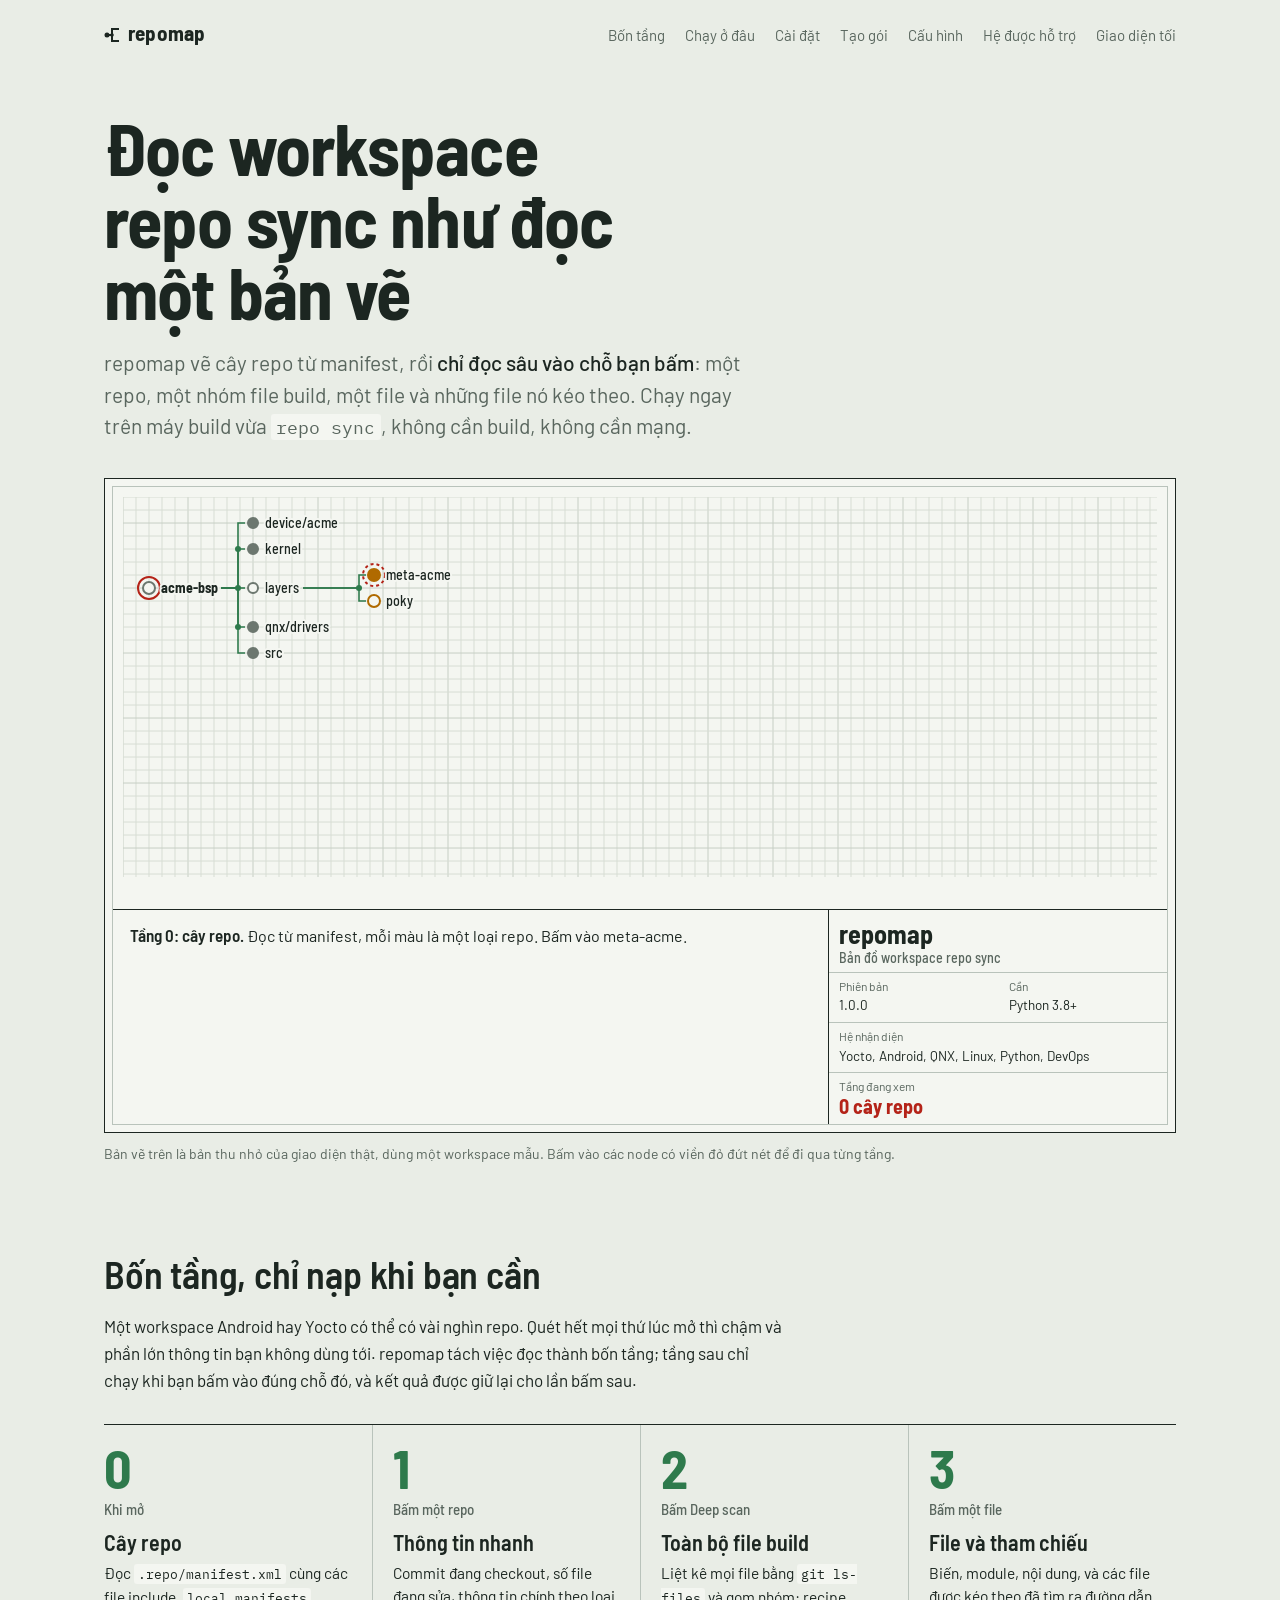
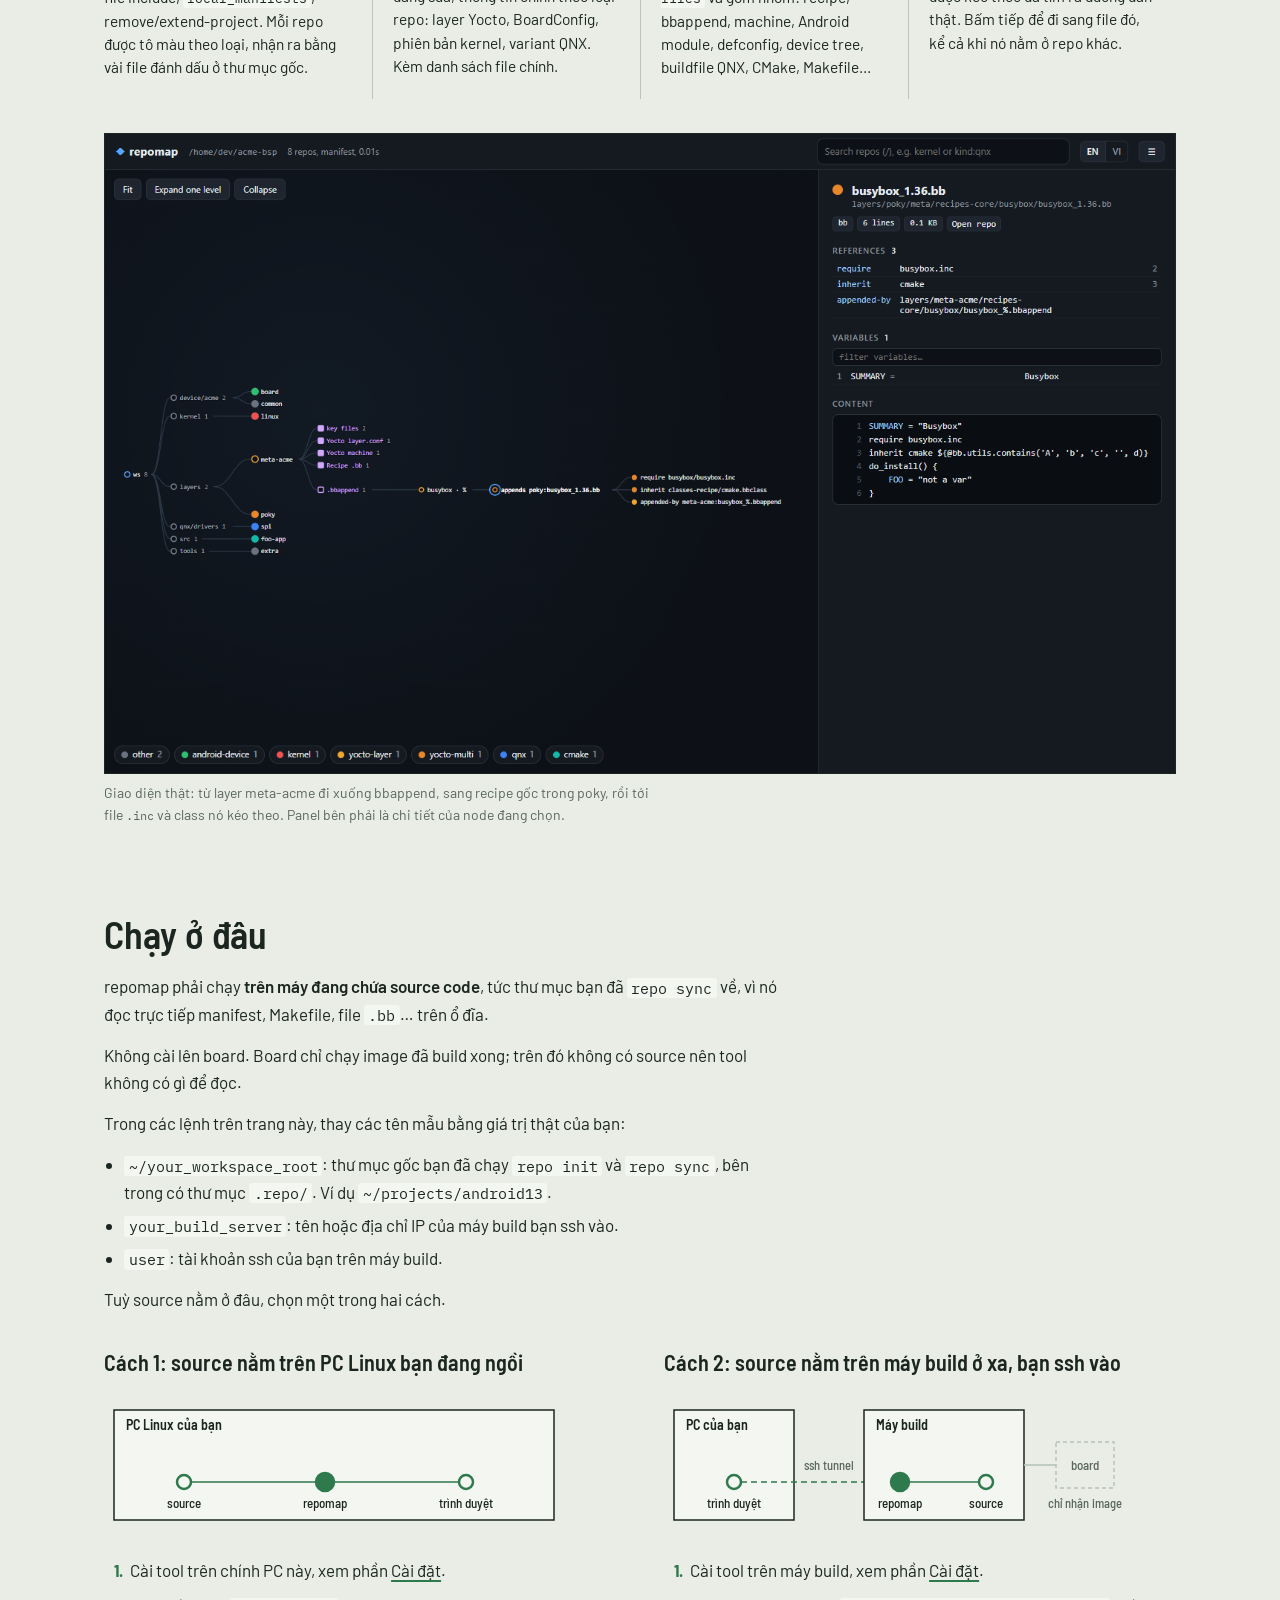
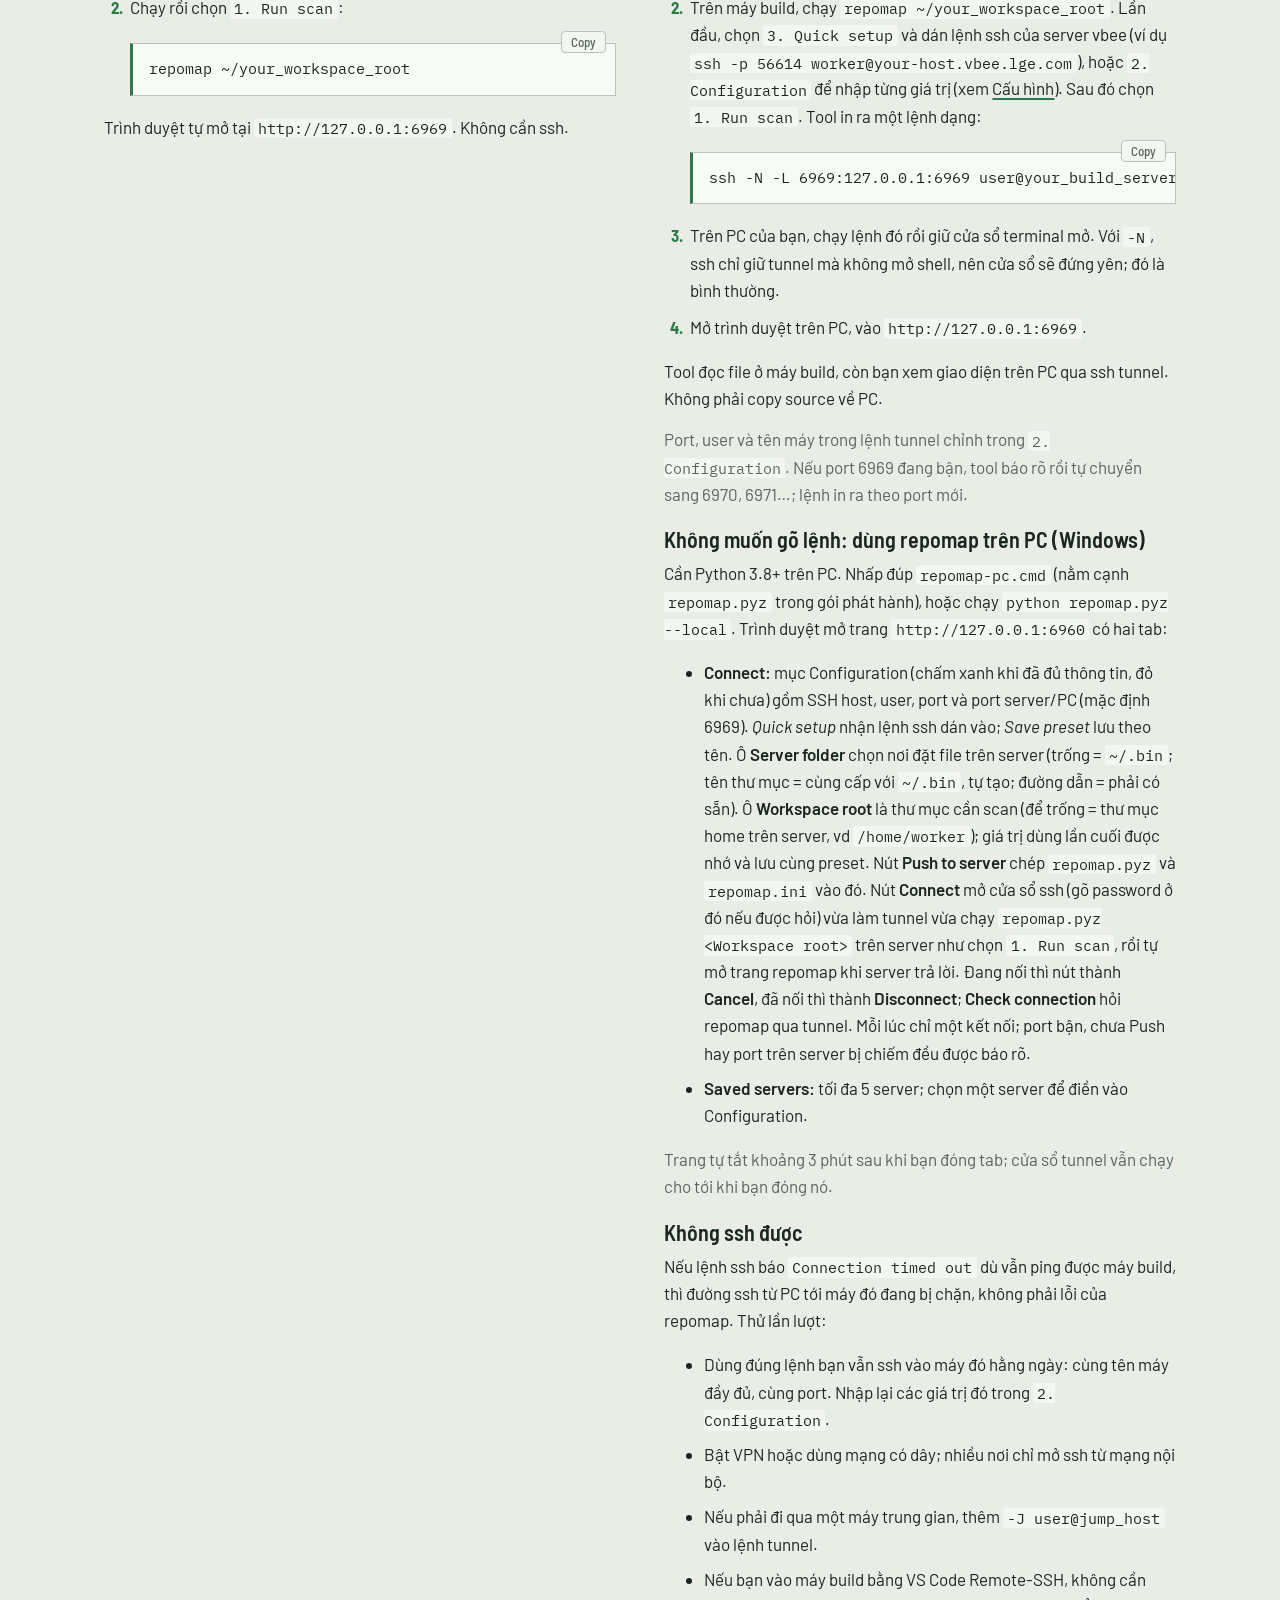
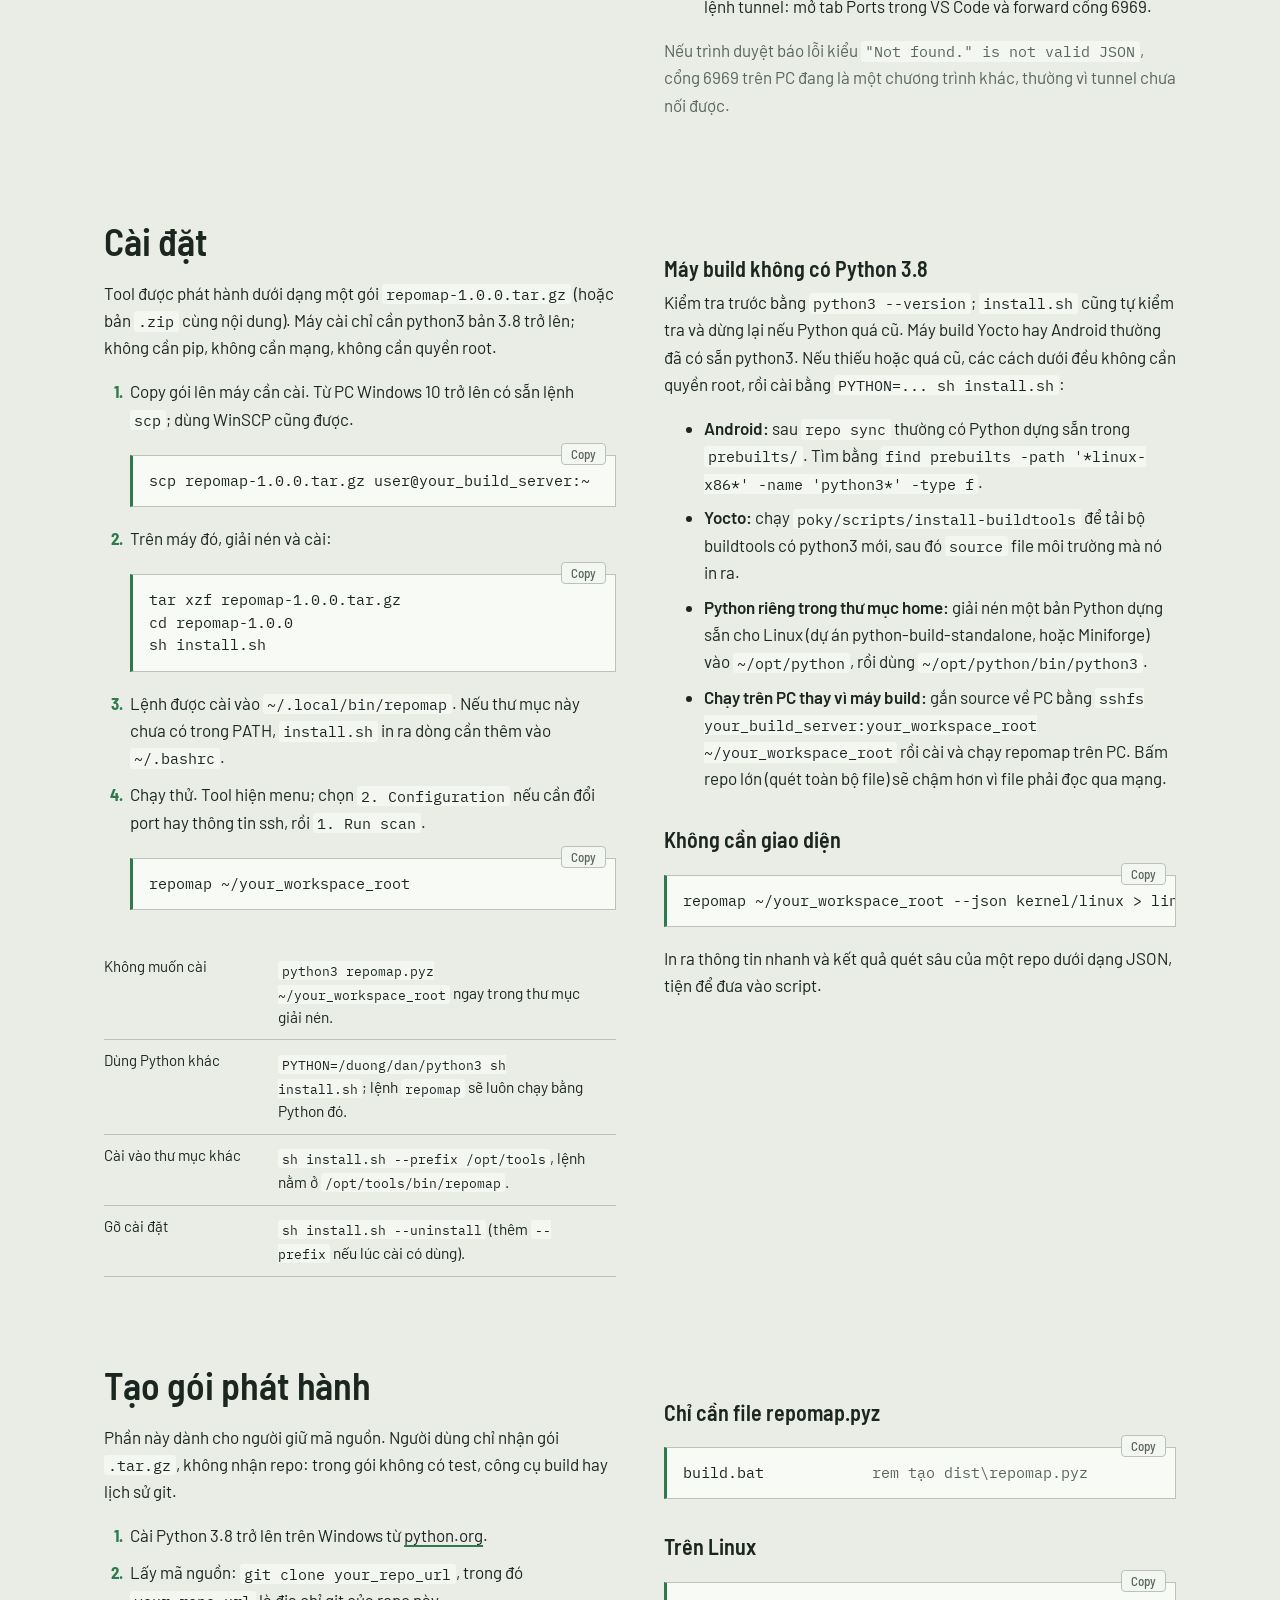
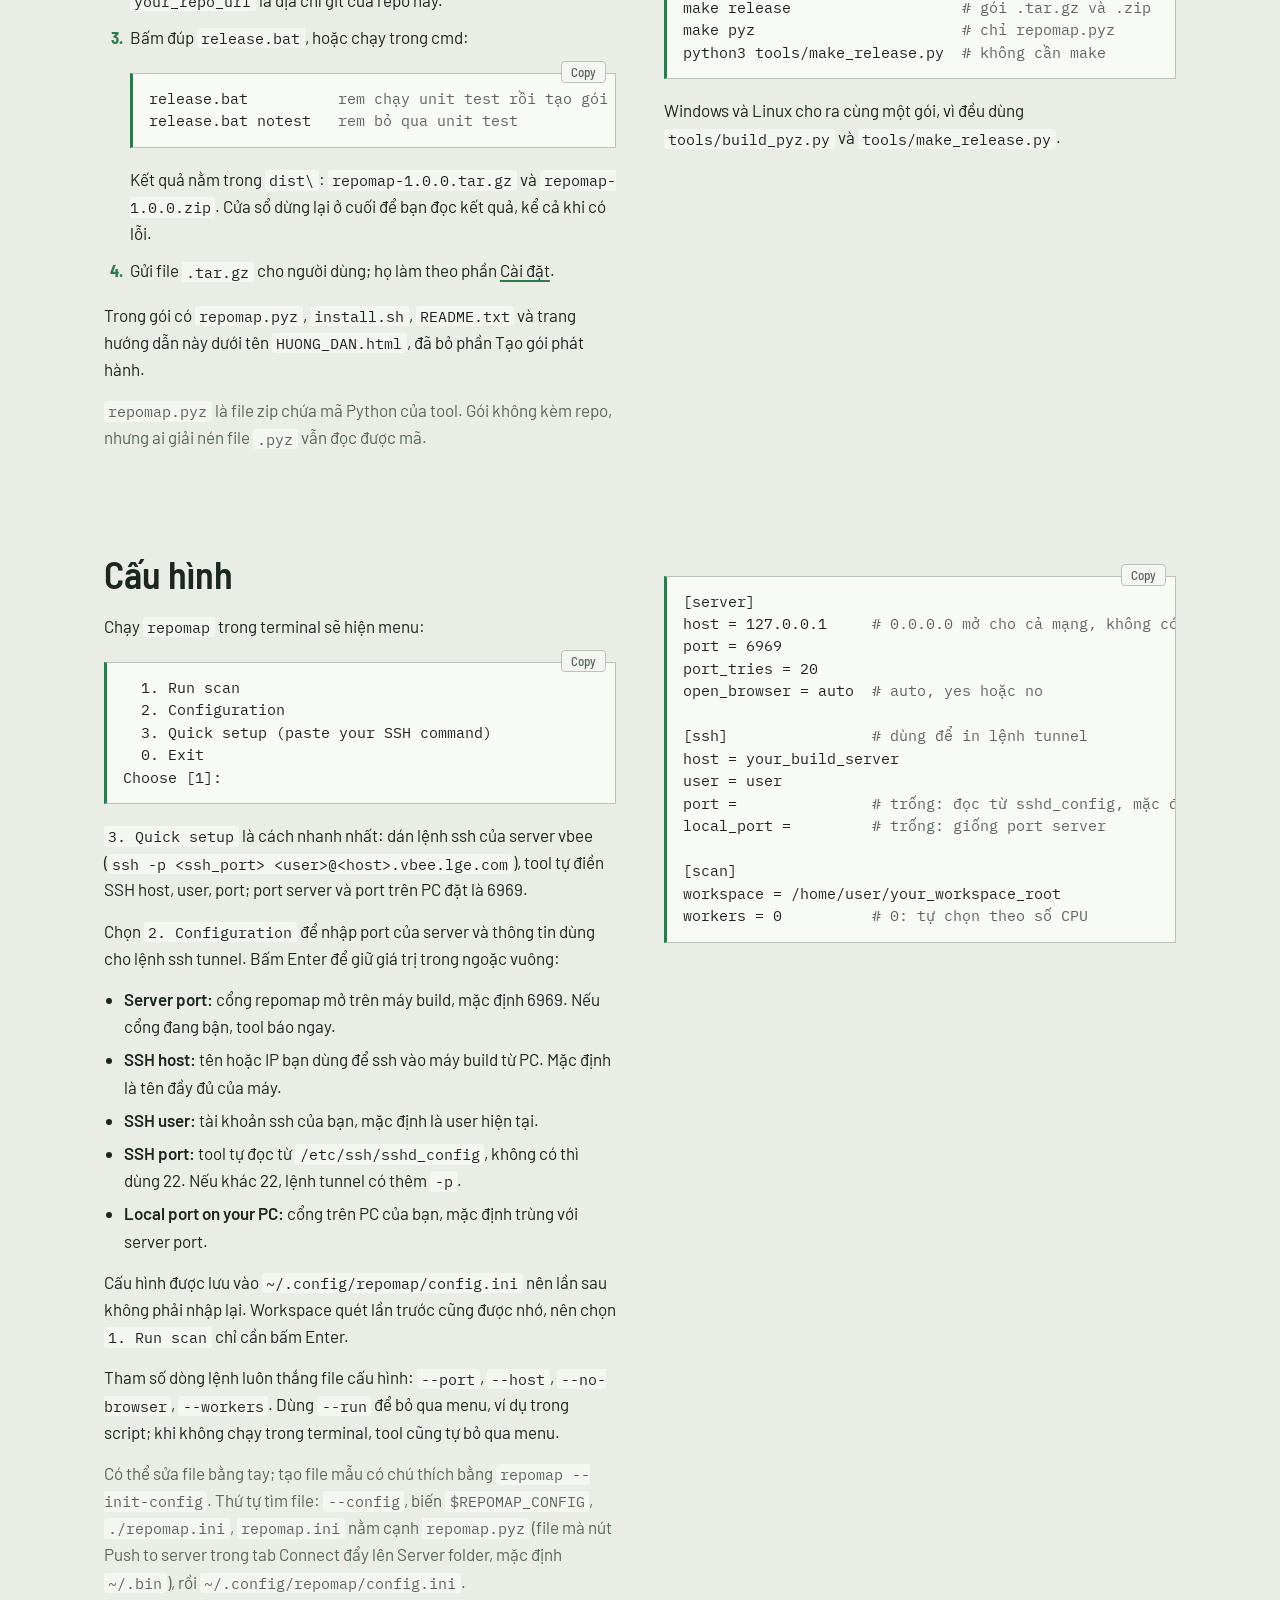
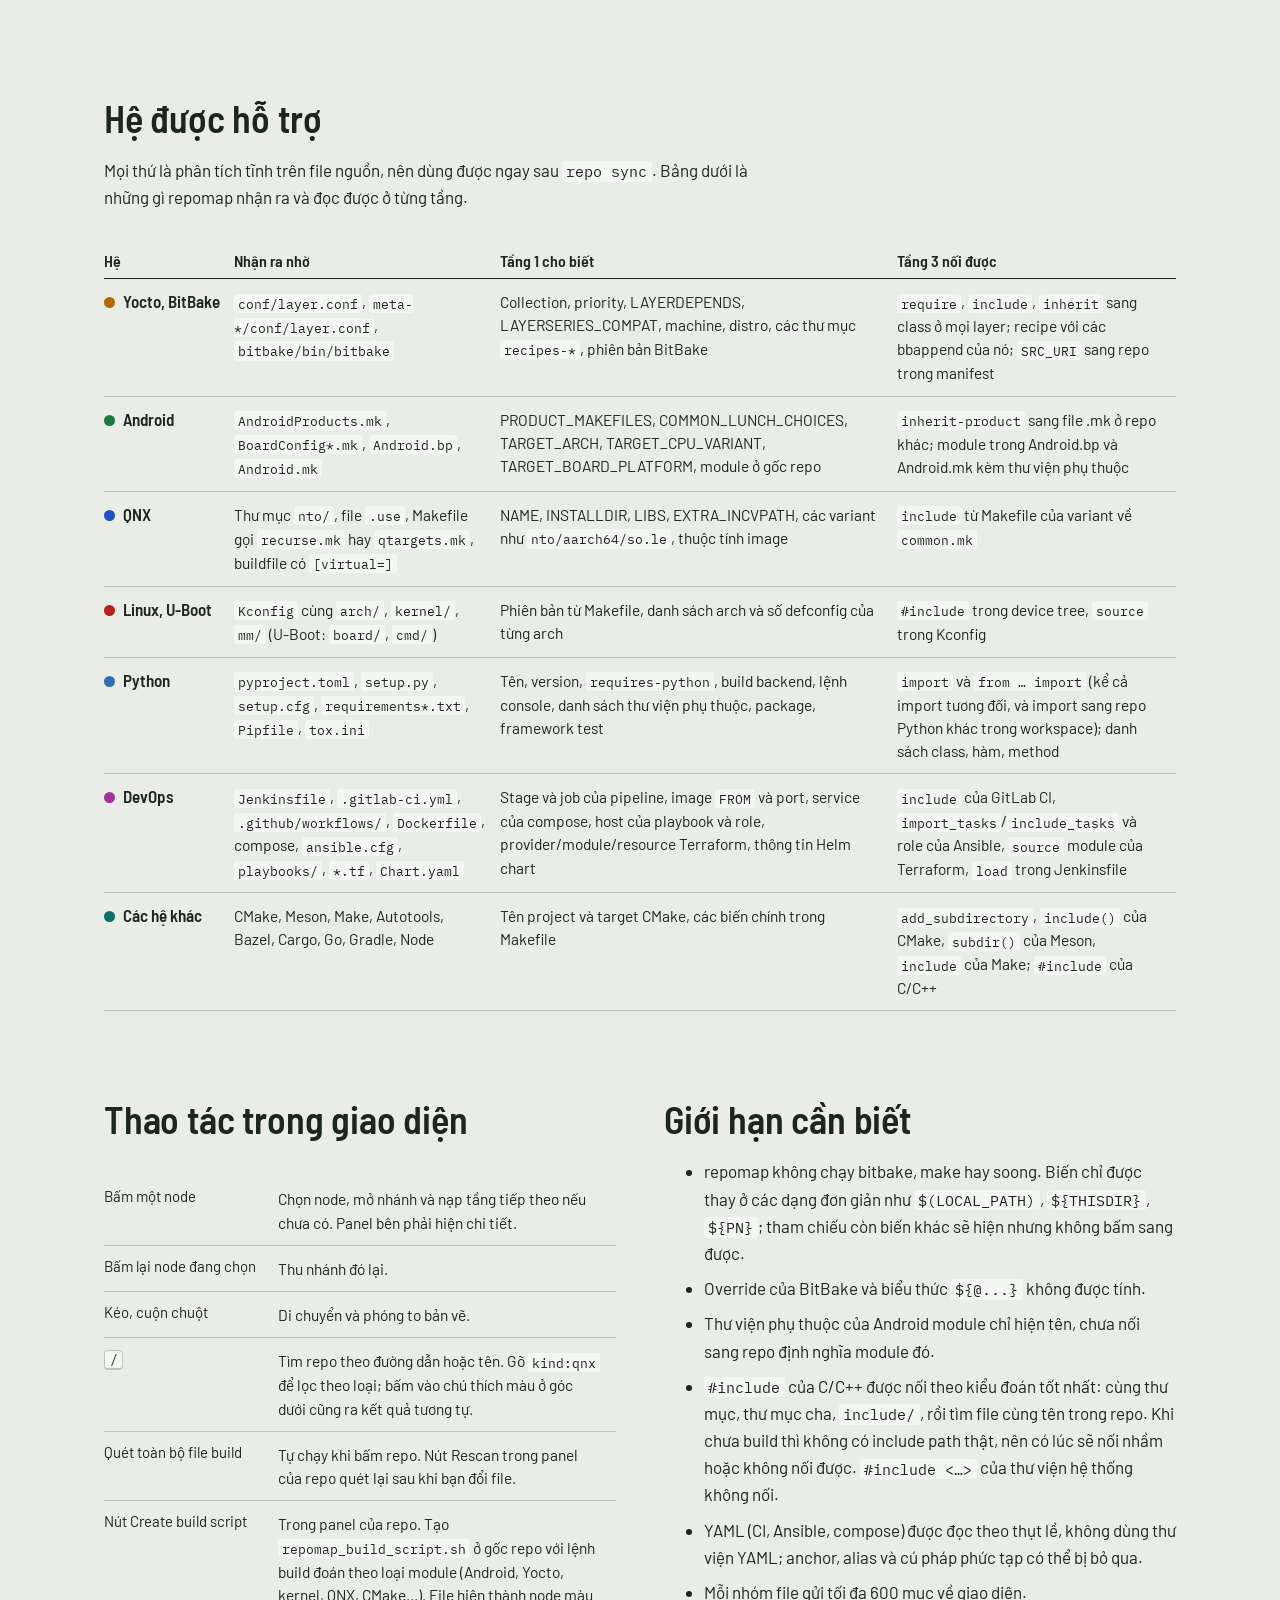
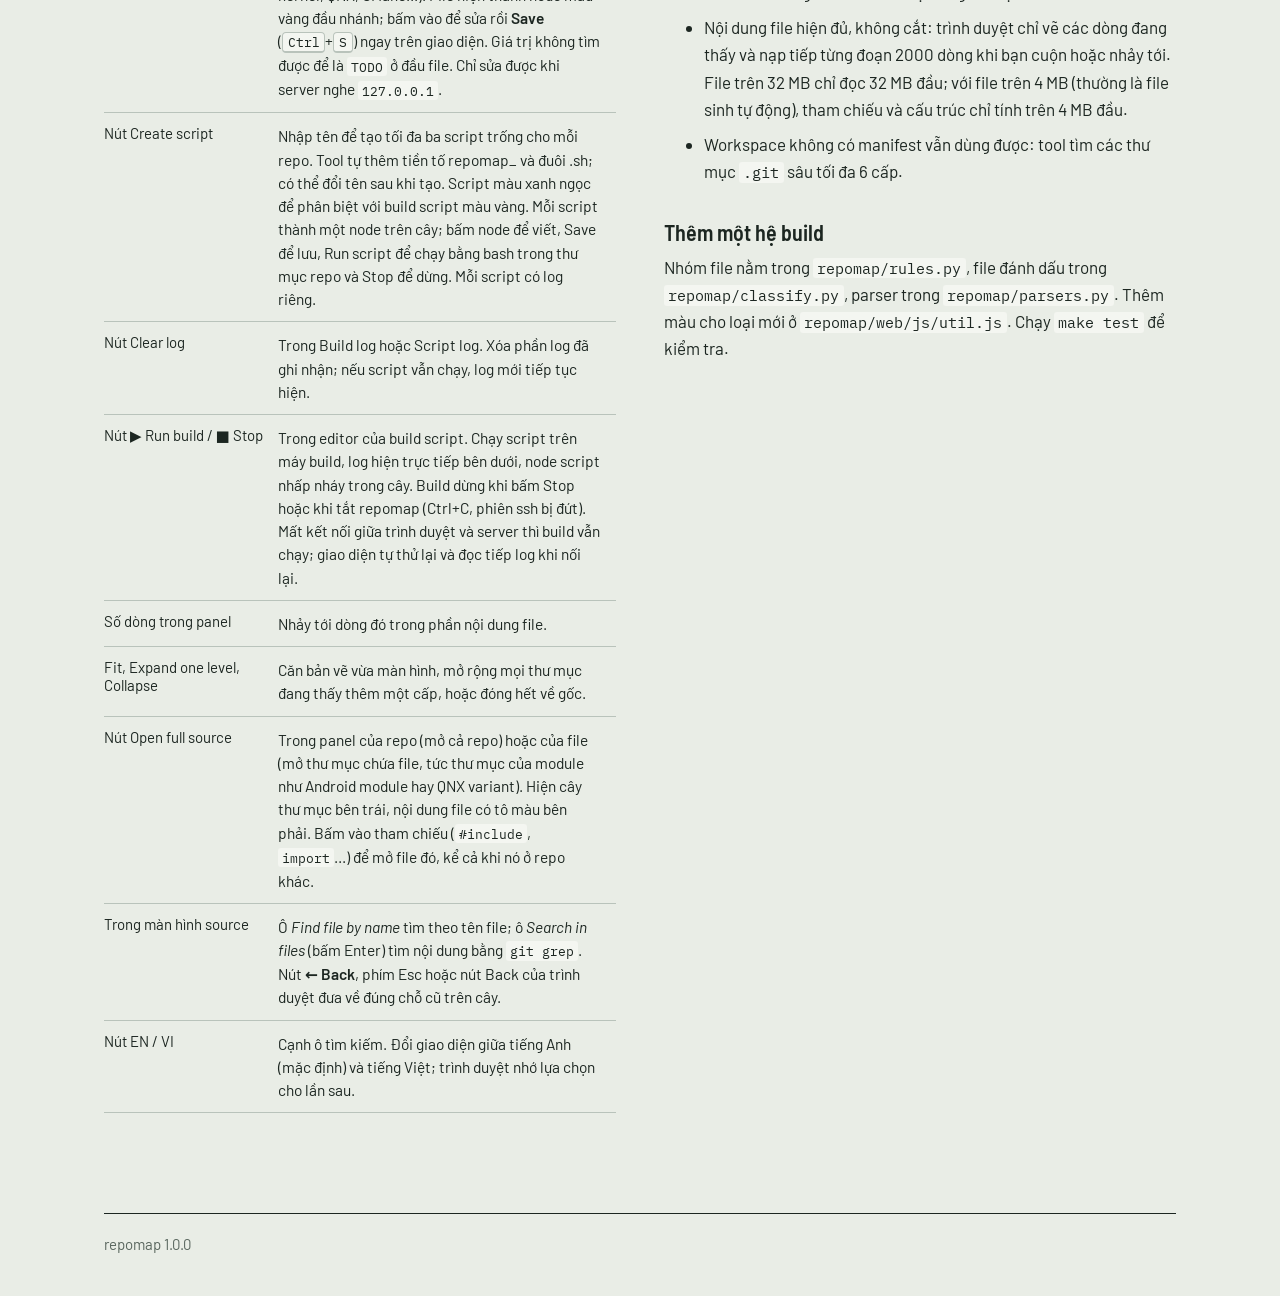
==== commit ff69db32: "PC page: Workspace root to scan on Connect, remembered and saved in presets - New "Workspace root" f" ====
--- a/docs/index.html
+++ b/docs/index.html
@@ -332,7 +332,7 @@
       <h3 id="pc">Không muốn gõ lệnh: dùng repomap trên PC (Windows)</h3>
       <p>Cần Python 3.8+ trên PC. Nhấp đúp <code>repomap-pc.cmd</code> (nằm cạnh <code>repomap.pyz</code> trong gói phát hành), hoặc chạy <code>python repomap.pyz --local</code>. Trình duyệt mở trang <code>http://127.0.0.1:6960</code> có hai tab:</p>
       <ul class="limits">
-        <li><strong>Connect:</strong> mục Configuration (chấm xanh khi đã đủ thông tin, đỏ khi chưa) gồm SSH host, user, port và port server/PC (mặc định 6969). <em>Quick setup</em> nhận lệnh ssh dán vào; <em>Save preset</em> lưu theo tên. Ô <strong>Server folder</strong> chọn nơi đặt file trên server (trống = <code>~/.bin</code>; tên thư mục = cùng cấp với <code>~/.bin</code>, tự tạo; đường dẫn = phải có sẵn). Nút <strong>Push to server</strong> chép <code>repomap.pyz</code> và <code>repomap.ini</code> vào đó. Nút <strong>Connect</strong> mở cửa sổ ssh (gõ password ở đó nếu được hỏi) vừa làm tunnel vừa chạy <code>repomap.pyz</code> trên server như chọn <code>1. Run scan</code>, rồi tự mở trang repomap khi server trả lời. Đang nối thì nút thành <strong>Cancel</strong>, đã nối thì thành <strong>Disconnect</strong>; <strong>Check connection</strong> hỏi repomap qua tunnel. Mỗi lúc chỉ một kết nối; port bận, chưa Push hay port trên server bị chiếm đều được báo rõ.</li>
+        <li><strong>Connect:</strong> mục Configuration (chấm xanh khi đã đủ thông tin, đỏ khi chưa) gồm SSH host, user, port và port server/PC (mặc định 6969). <em>Quick setup</em> nhận lệnh ssh dán vào; <em>Save preset</em> lưu theo tên. Ô <strong>Server folder</strong> chọn nơi đặt file trên server (trống = <code>~/.bin</code>; tên thư mục = cùng cấp với <code>~/.bin</code>, tự tạo; đường dẫn = phải có sẵn). Ô <strong>Workspace root</strong> là thư mục cần scan (để trống = thư mục home trên server, vd <code>/home/worker</code>); giá trị dùng lần cuối được nhớ và lưu cùng preset. Nút <strong>Push to server</strong> chép <code>repomap.pyz</code> và <code>repomap.ini</code> vào đó. Nút <strong>Connect</strong> mở cửa sổ ssh (gõ password ở đó nếu được hỏi) vừa làm tunnel vừa chạy <code>repomap.pyz &lt;Workspace root&gt;</code> trên server như chọn <code>1. Run scan</code>, rồi tự mở trang repomap khi server trả lời. Đang nối thì nút thành <strong>Cancel</strong>, đã nối thì thành <strong>Disconnect</strong>; <strong>Check connection</strong> hỏi repomap qua tunnel. Mỗi lúc chỉ một kết nối; port bận, chưa Push hay port trên server bị chiếm đều được báo rõ.</li>
         <li><strong>Saved servers:</strong> tối đa 5 server; chọn một server để điền vào Configuration.</li>
       </ul>
       <p class="sub">Trang tự tắt khoảng 3 phút sau khi bạn đóng tab; cửa sổ tunnel vẫn chạy cho tới khi bạn đóng nó.</p>
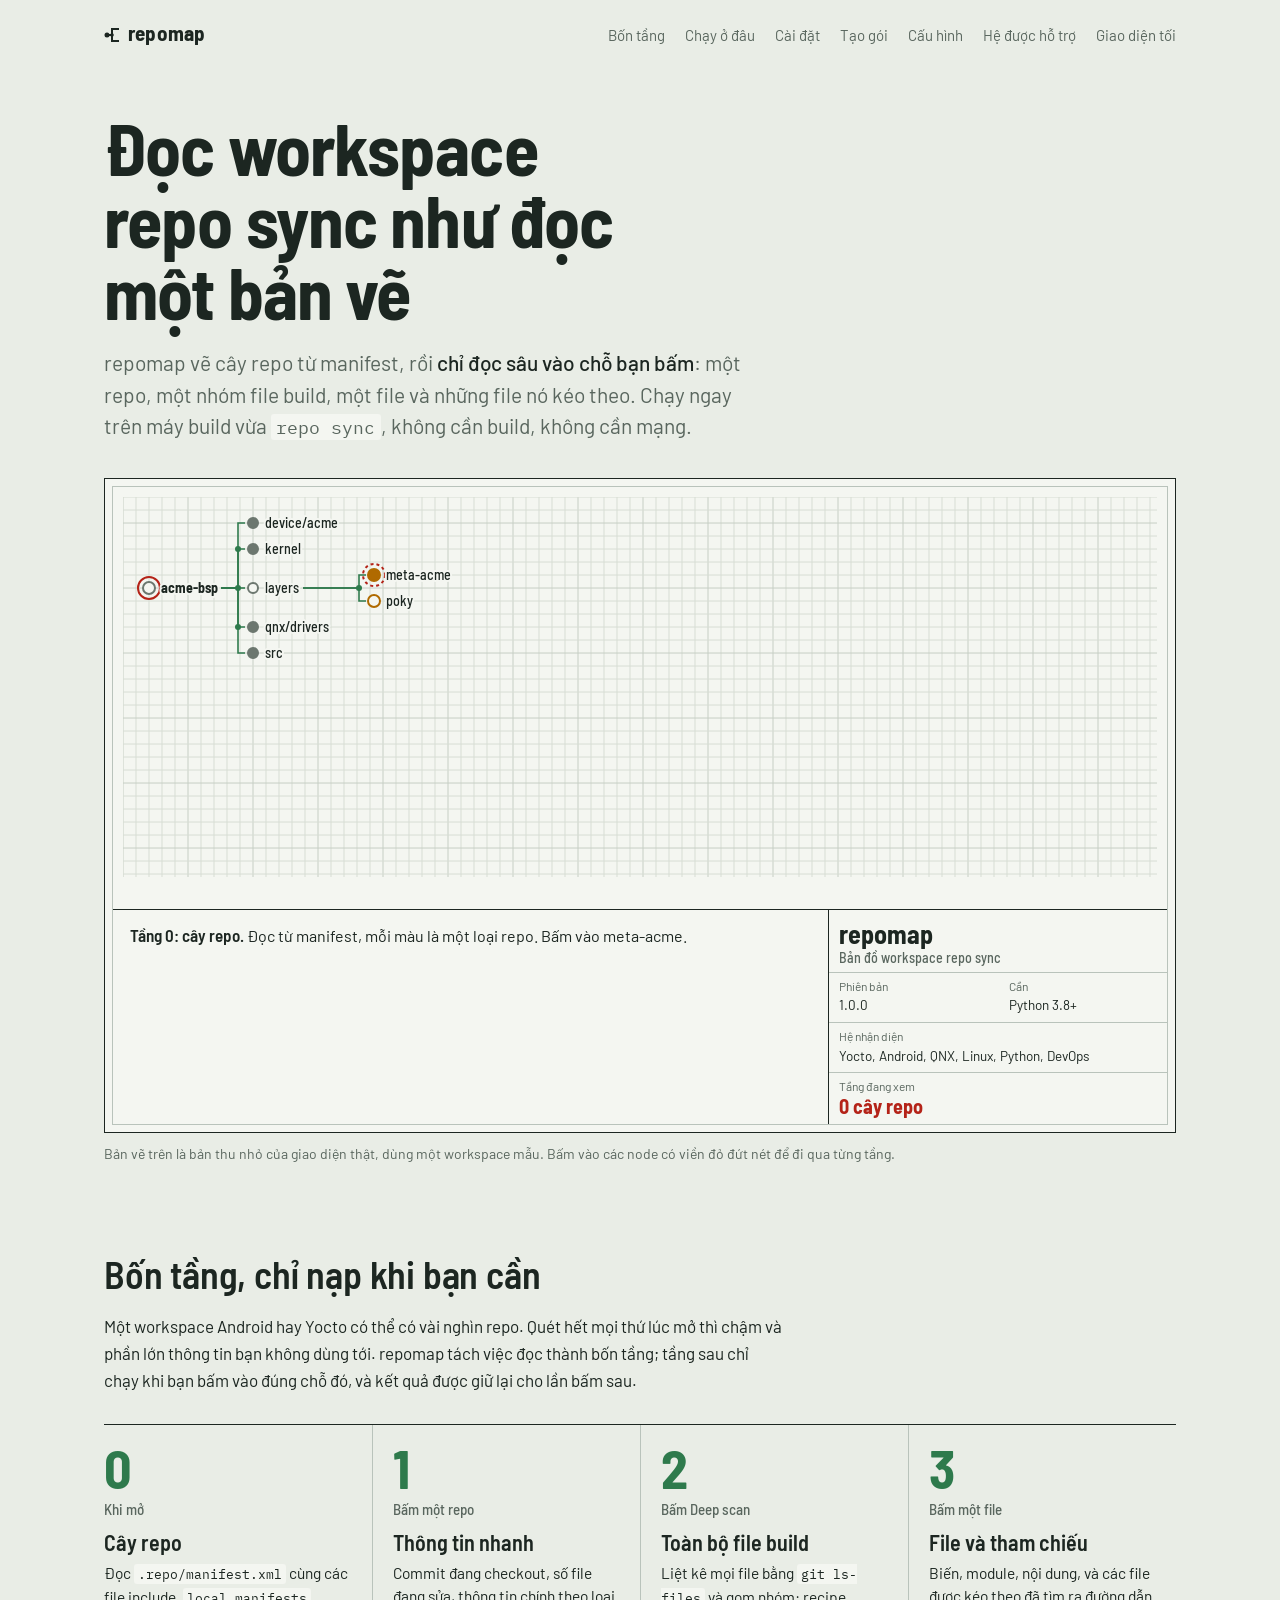
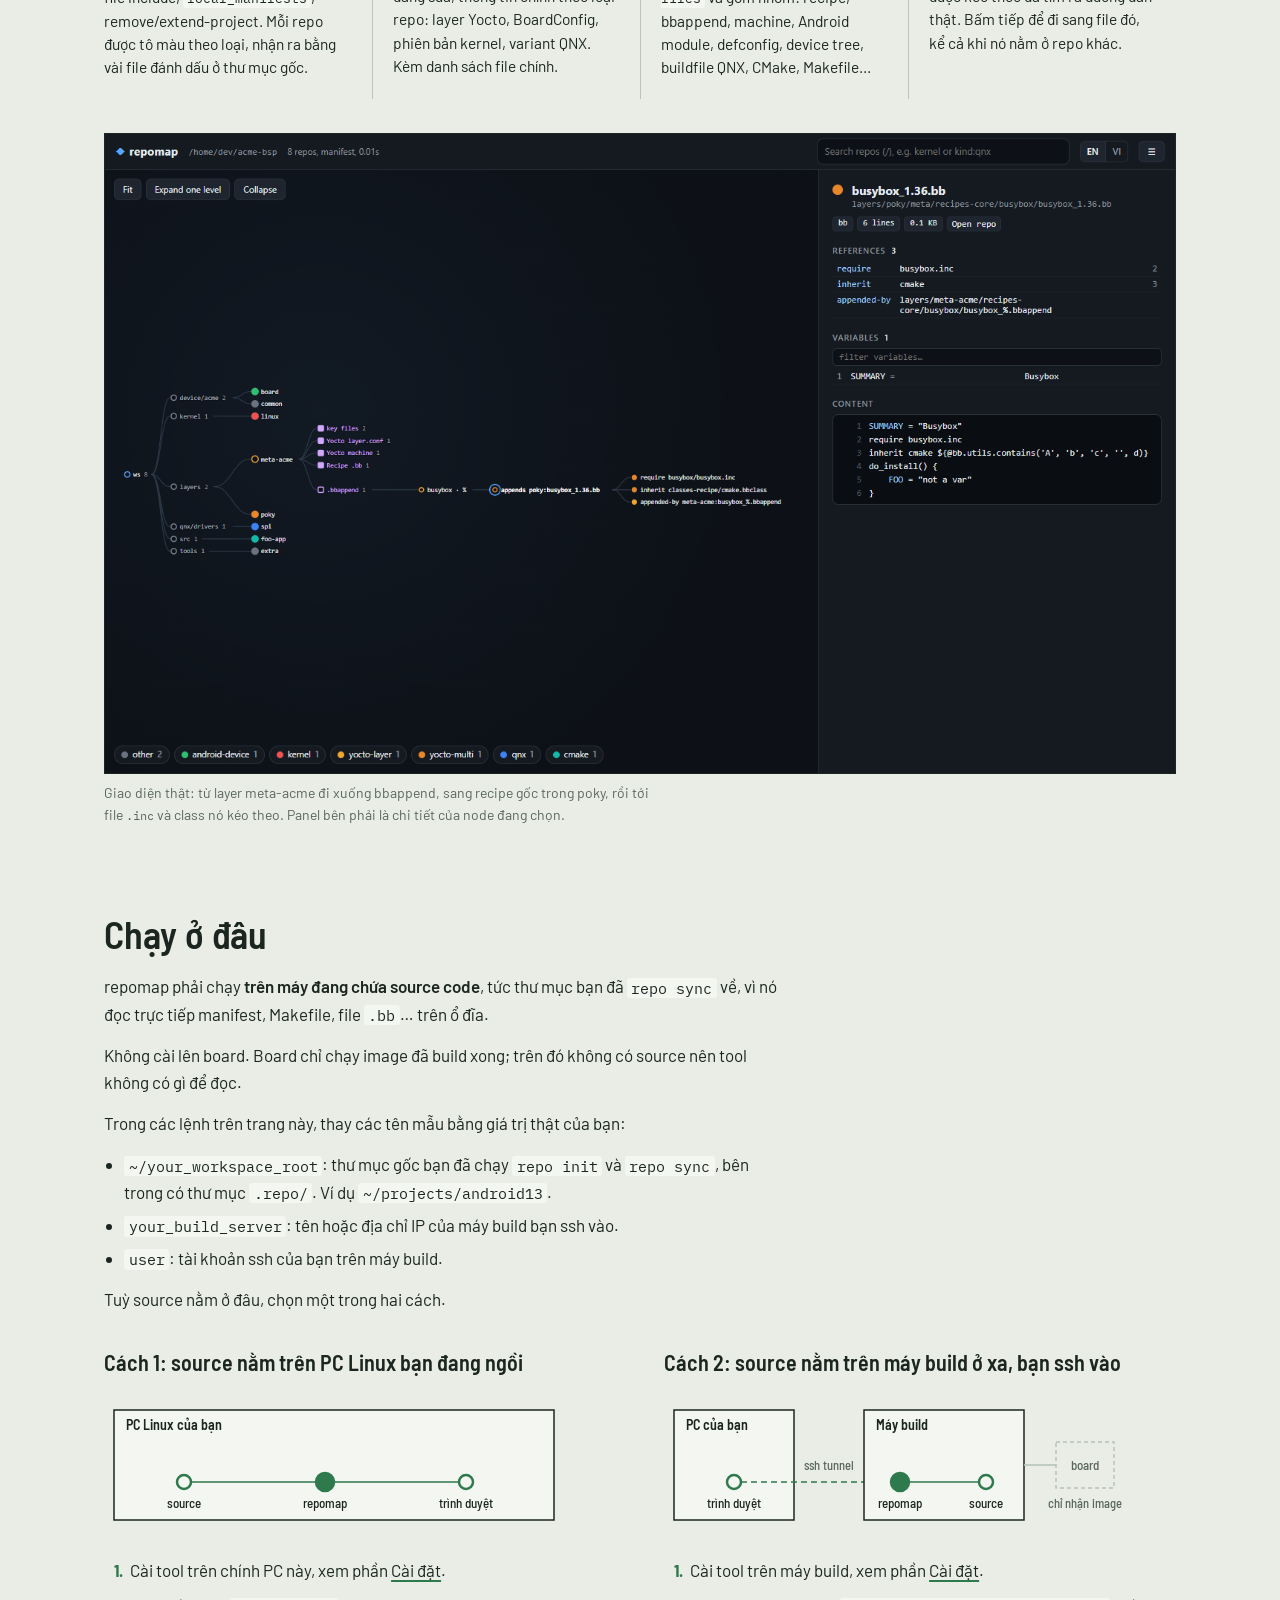
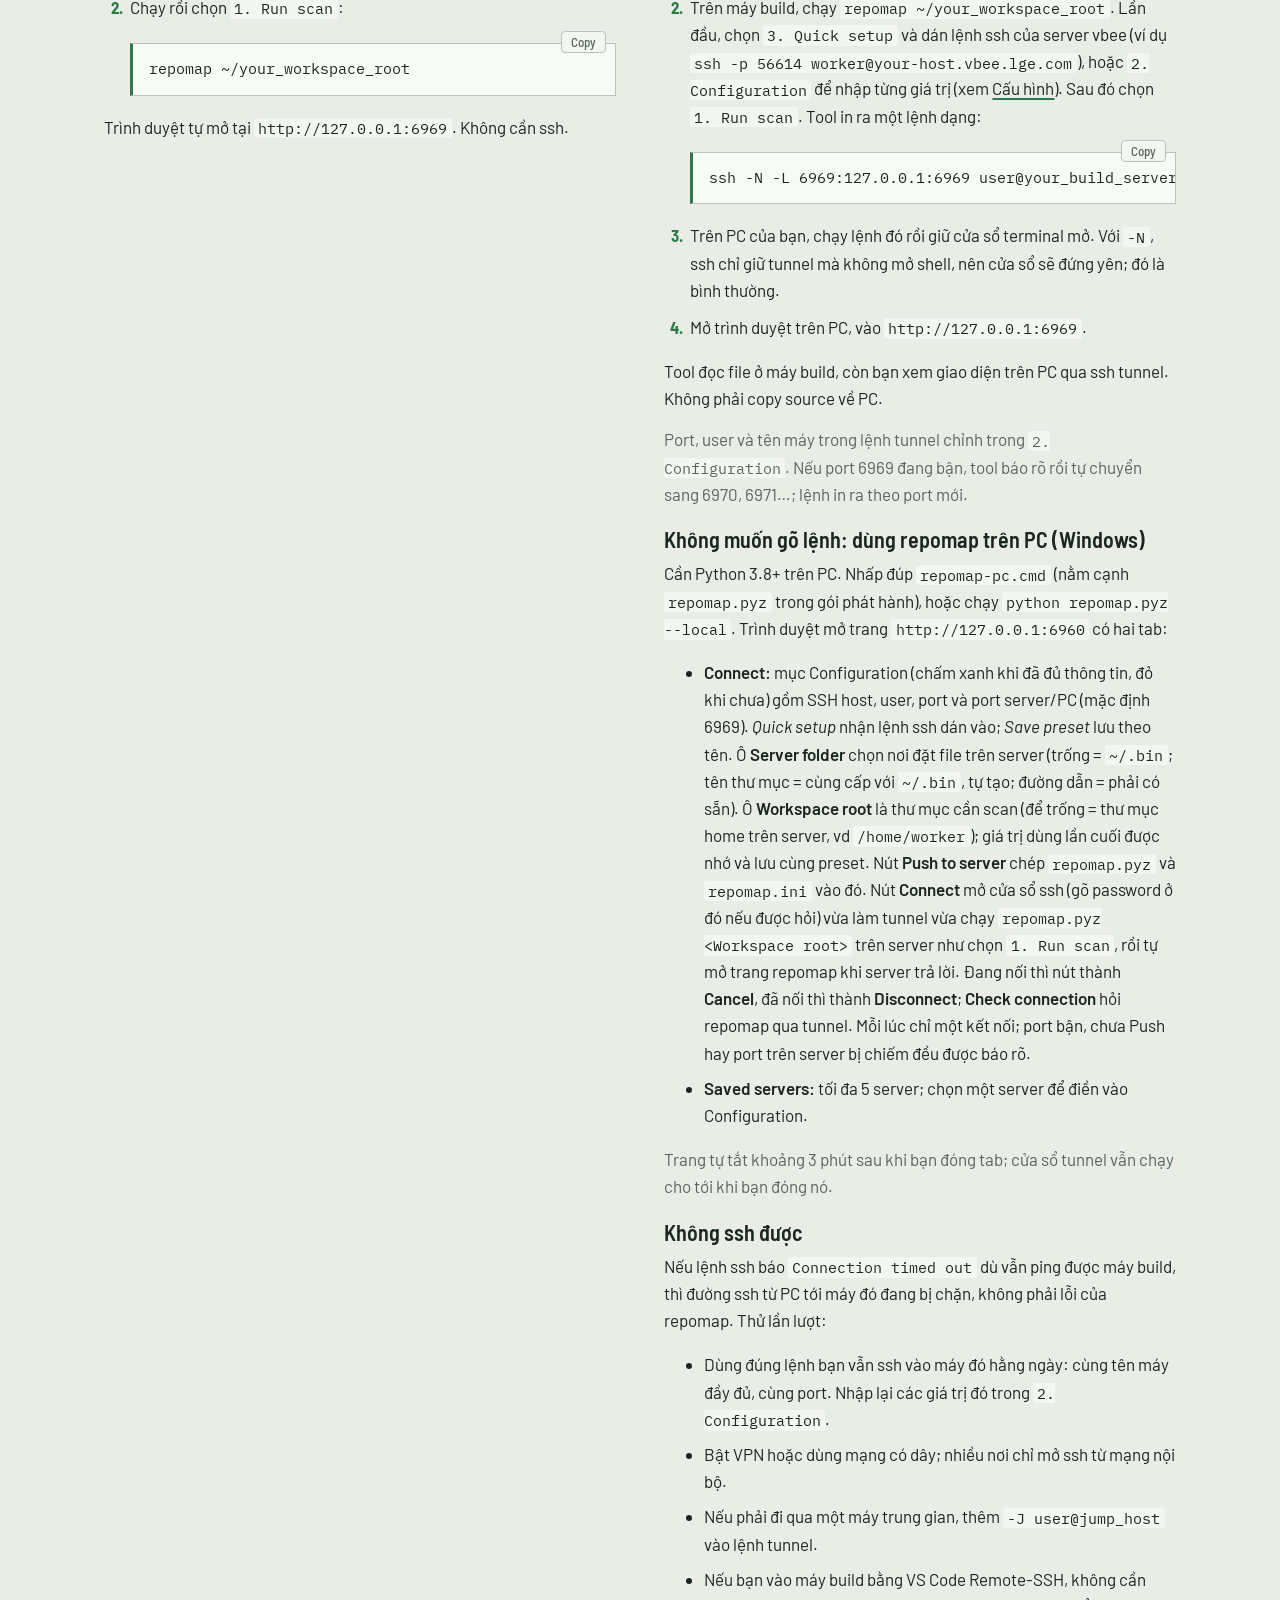
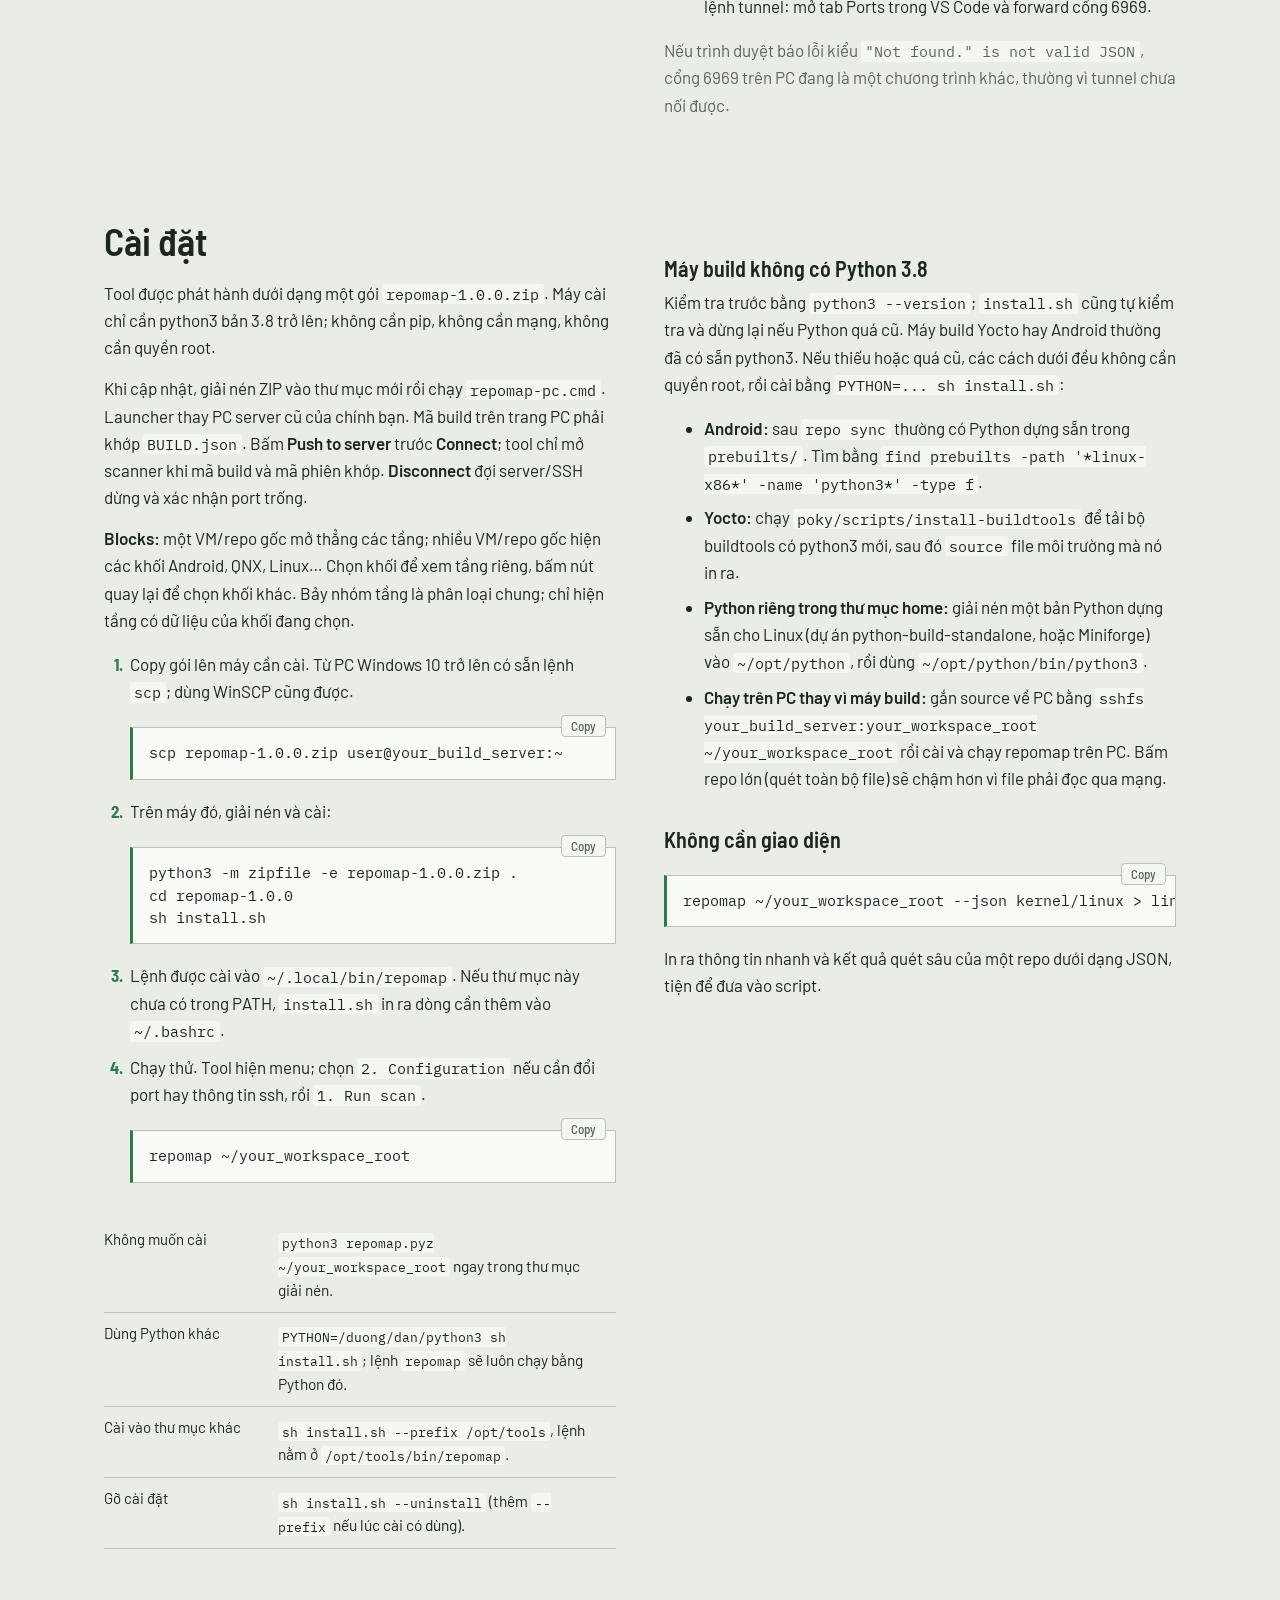
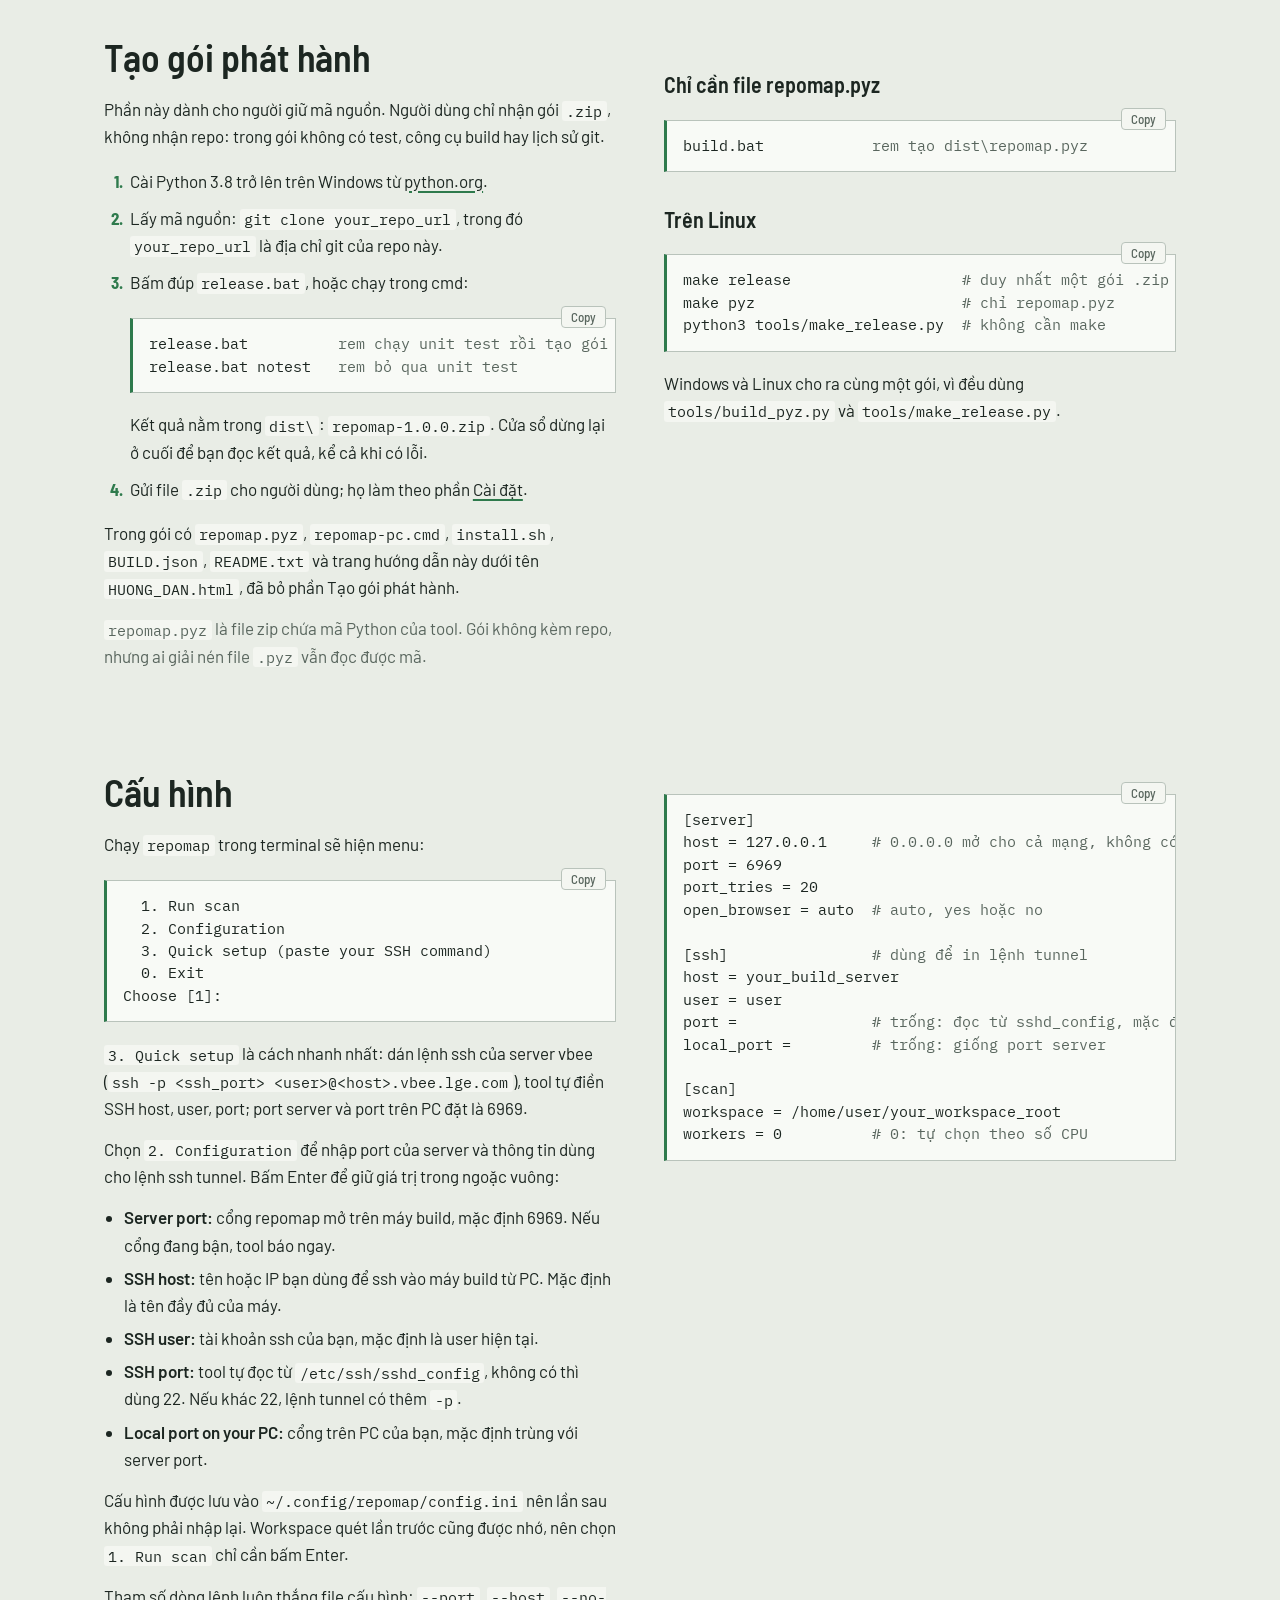
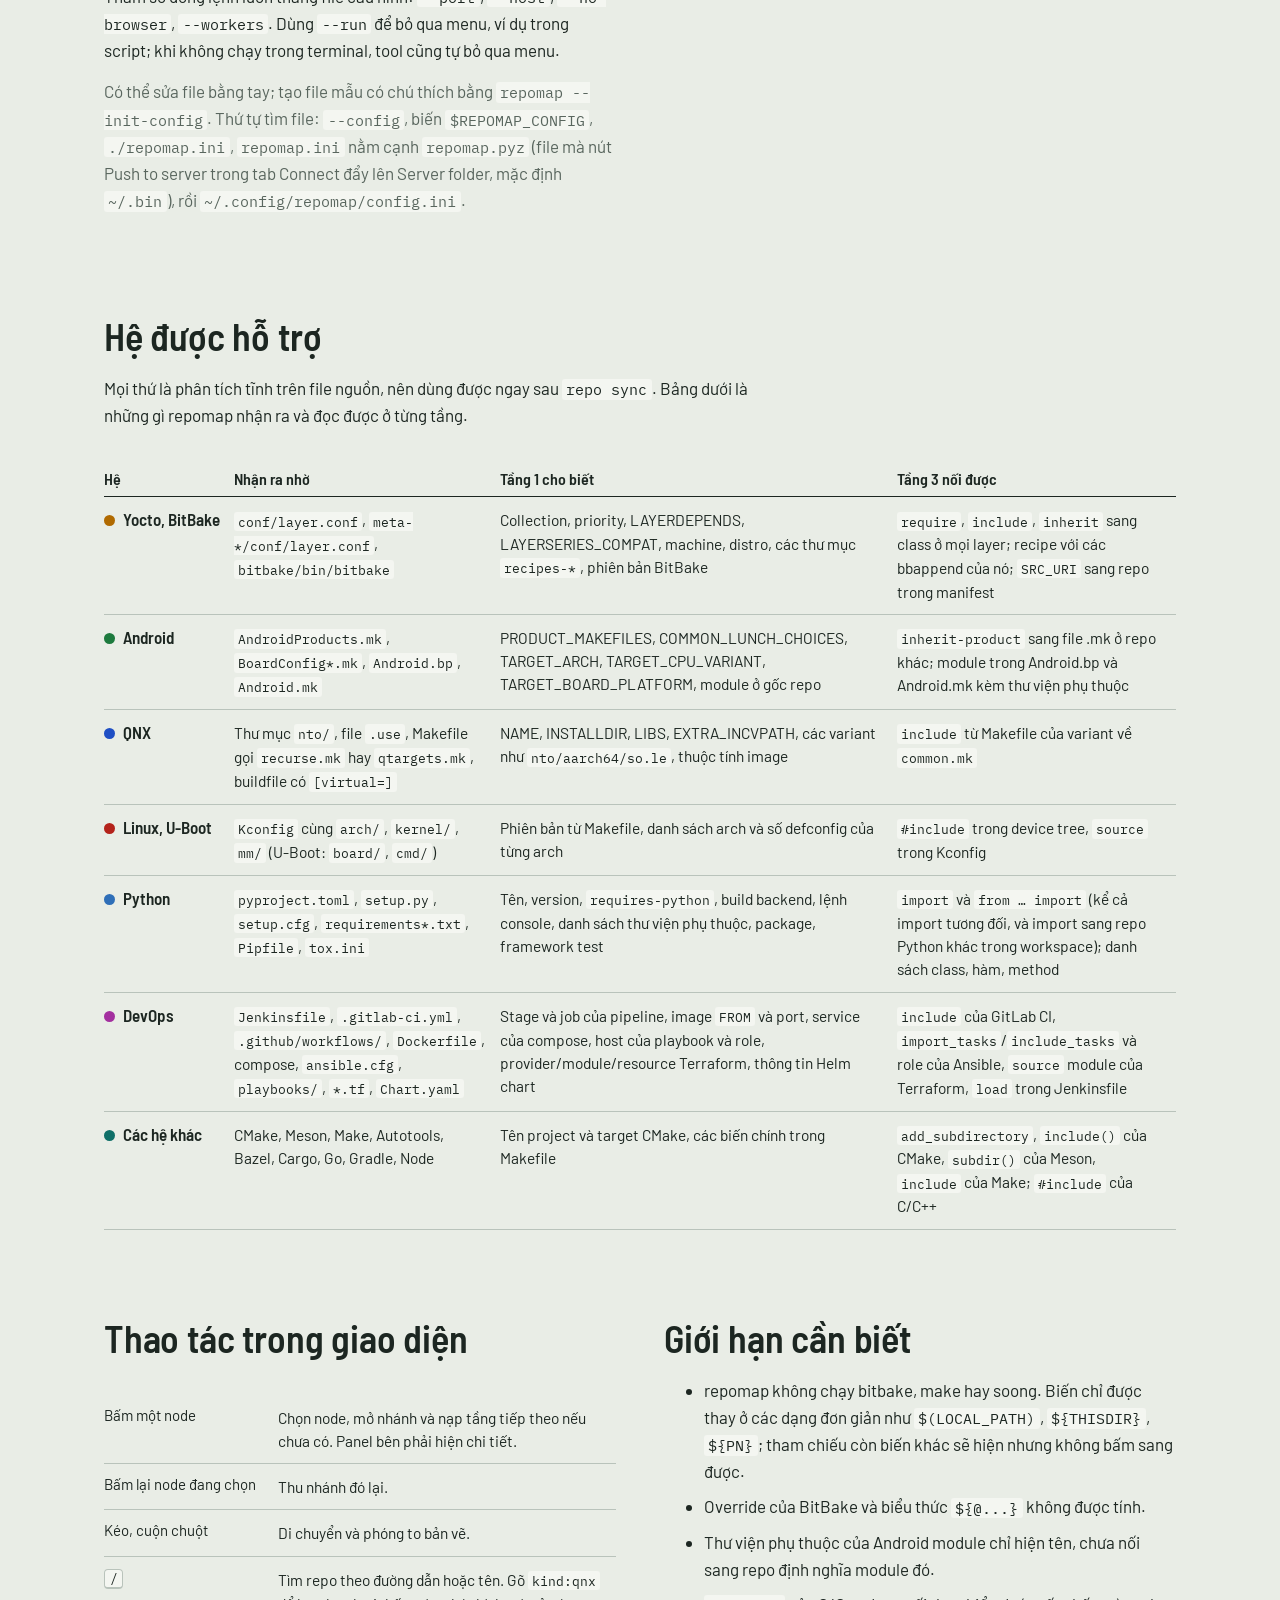
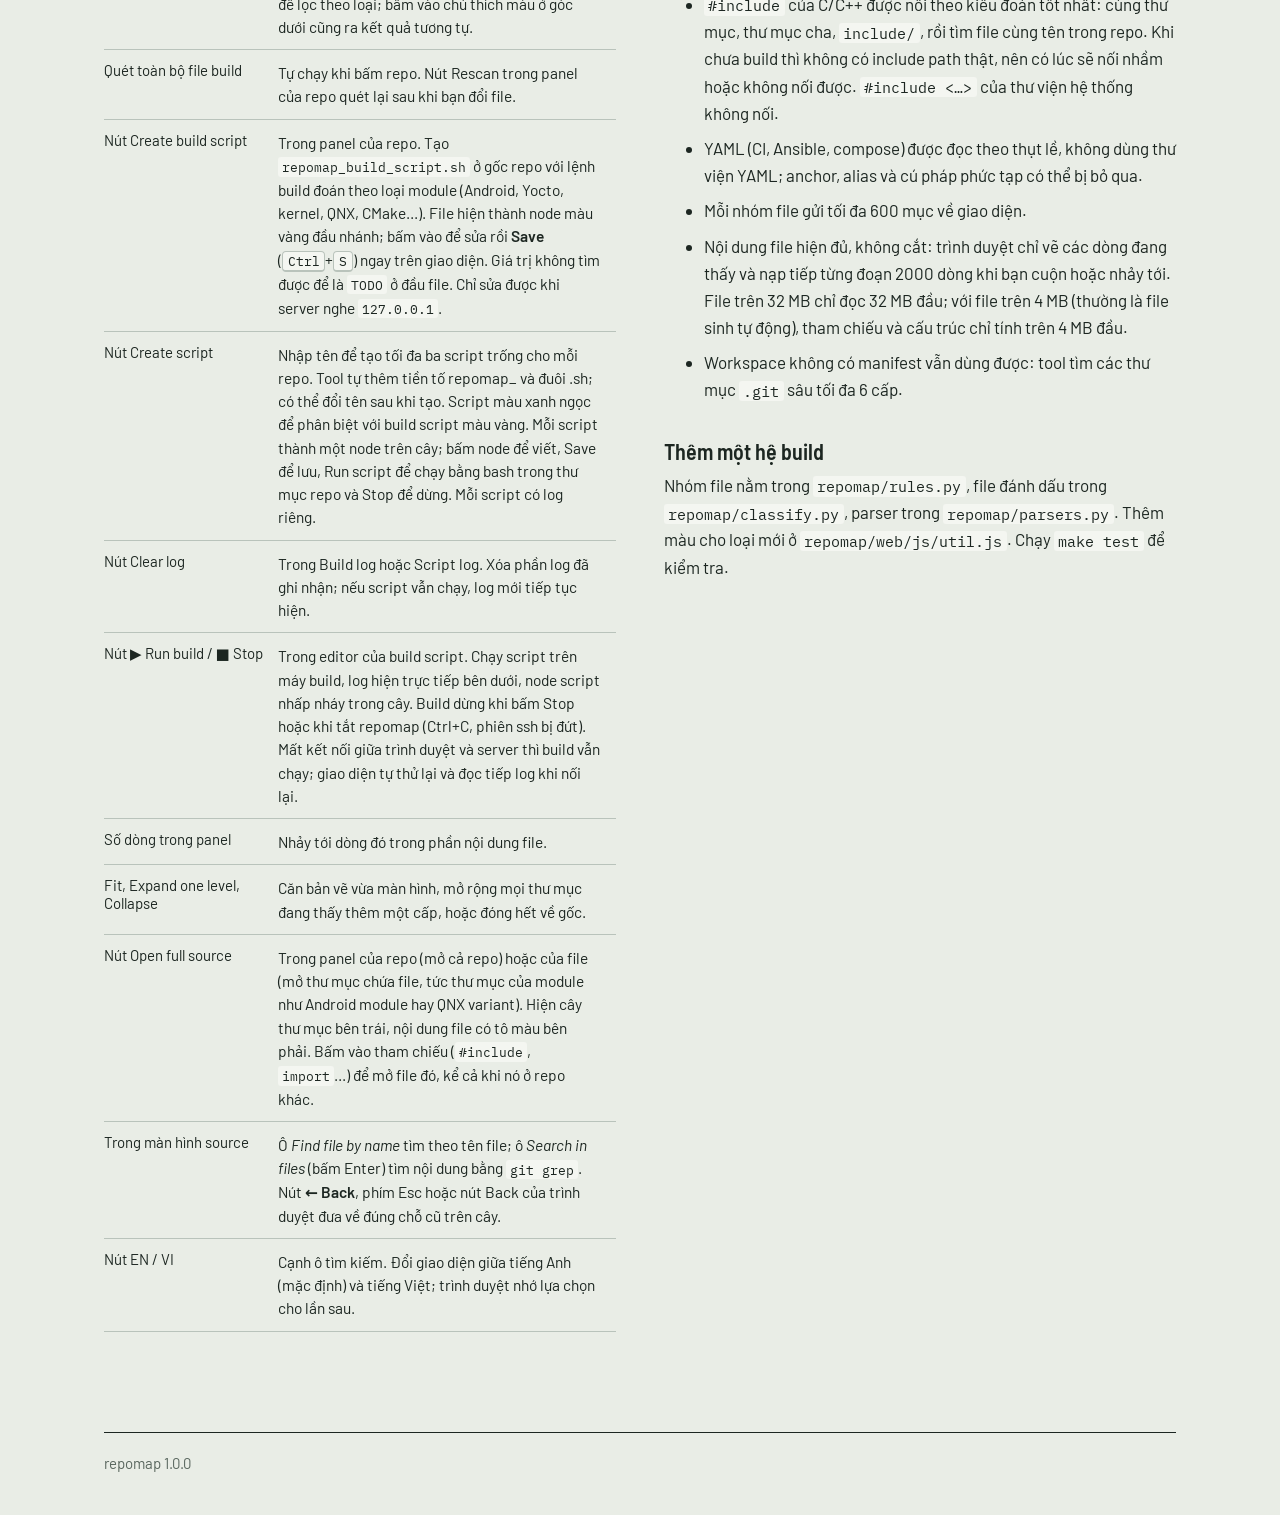
==== commit ba312721: "temporary-fix" ====
--- a/docs/index.html
+++ b/docs/index.html
@@ -353,12 +353,14 @@
   <div class="split">
     <div>
       <h2>Cài đặt</h2>
-      <p>Tool được phát hành dưới dạng một gói <code>repomap-1.0.0.tar.gz</code> (hoặc bản <code>.zip</code> cùng nội dung). Máy cài chỉ cần python3 bản 3.8 trở lên; không cần pip, không cần mạng, không cần quyền root.</p>
+      <p>Tool được phát hành dưới dạng một gói <code>repomap-1.0.0.zip</code>. Máy cài chỉ cần python3 bản 3.8 trở lên; không cần pip, không cần mạng, không cần quyền root.</p>
+      <p>Khi cập nhật, giải nén ZIP vào thư mục mới rồi chạy <code>repomap-pc.cmd</code>. Launcher thay PC server cũ của chính bạn. Mã build trên trang PC phải khớp <code>BUILD.json</code>. Bấm <strong>Push to server</strong> trước <strong>Connect</strong>; tool chỉ mở scanner khi mã build và mã phiên khớp. <strong>Disconnect</strong> đợi server/SSH dừng và xác nhận port trống.</p>
+      <p><strong>Blocks:</strong> một VM/repo gốc mở thẳng các tầng; nhiều VM/repo gốc hiện các khối Android, QNX, Linux… Chọn khối để xem tầng riêng, bấm nút quay lại để chọn khối khác. Bảy nhóm tầng là phân loại chung; chỉ hiện tầng có dữ liệu của khối đang chọn.</p>
       <ol class="steps">
         <li>Copy gói lên máy cần cài. Từ PC Windows 10 trở lên có sẵn lệnh <code>scp</code>; dùng WinSCP cũng được.
-          <div class="cmd"><pre>scp repomap-1.0.0.tar.gz user@your_build_server:~</pre></div></li>
+          <div class="cmd"><pre>scp repomap-1.0.0.zip user@your_build_server:~</pre></div></li>
         <li>Trên máy đó, giải nén và cài:
-          <div class="cmd"><pre>tar xzf repomap-1.0.0.tar.gz
+          <div class="cmd"><pre>python3 -m zipfile -e repomap-1.0.0.zip .
 cd repomap-1.0.0
 sh install.sh</pre></div></li>
         <li>Lệnh được cài vào <code>~/.local/bin/repomap</code>. Nếu thư mục này chưa có trong PATH, <code>install.sh</code> in ra dòng cần thêm vào <code>~/.bashrc</code>.</li>
@@ -396,24 +398,24 @@
   <div class="split">
     <div>
       <h2>Tạo gói phát hành</h2>
-      <p>Phần này dành cho người giữ mã nguồn. Người dùng chỉ nhận gói <code>.tar.gz</code>, không nhận repo: trong gói không có test, công cụ build hay lịch sử git.</p>
+      <p>Phần này dành cho người giữ mã nguồn. Người dùng chỉ nhận gói <code>.zip</code>, không nhận repo: trong gói không có test, công cụ build hay lịch sử git.</p>
       <ol class="steps">
         <li>Cài Python 3.8 trở lên trên Windows từ <a href="https://www.python.org/downloads/">python.org</a>.</li>
         <li>Lấy mã nguồn: <code>git clone your_repo_url</code>, trong đó <code>your_repo_url</code> là địa chỉ git của repo này.</li>
         <li>Bấm đúp <code>release.bat</code>, hoặc chạy trong cmd:
           <div class="cmd"><pre>release.bat          <span class="c">rem chạy unit test rồi tạo gói</span>
 release.bat notest   <span class="c">rem bỏ qua unit test</span></pre></div>
-          Kết quả nằm trong <code>dist\</code>: <code>repomap-1.0.0.tar.gz</code> và <code>repomap-1.0.0.zip</code>. Cửa sổ dừng lại ở cuối để bạn đọc kết quả, kể cả khi có lỗi.</li>
-        <li>Gửi file <code>.tar.gz</code> cho người dùng; họ làm theo phần <a href="#cai-dat">Cài đặt</a>.</li>
+          Kết quả nằm trong <code>dist\</code>: <code>repomap-1.0.0.zip</code>. Cửa sổ dừng lại ở cuối để bạn đọc kết quả, kể cả khi có lỗi.</li>
+        <li>Gửi file <code>.zip</code> cho người dùng; họ làm theo phần <a href="#cai-dat">Cài đặt</a>.</li>
       </ol>
-      <p>Trong gói có <code>repomap.pyz</code>, <code>install.sh</code>, <code>README.txt</code> và trang hướng dẫn này dưới tên <code>HUONG_DAN.html</code>, đã bỏ phần Tạo gói phát hành.</p>
+      <p>Trong gói có <code>repomap.pyz</code>, <code>repomap-pc.cmd</code>, <code>install.sh</code>, <code>BUILD.json</code>, <code>README.txt</code> và trang hướng dẫn này dưới tên <code>HUONG_DAN.html</code>, đã bỏ phần Tạo gói phát hành.</p>
       <p class="sub"><code>repomap.pyz</code> là file zip chứa mã Python của tool. Gói không kèm repo, nhưng ai giải nén file <code>.pyz</code> vẫn đọc được mã.</p>
     </div>
     <div>
       <h3>Chỉ cần file repomap.pyz</h3>
       <div class="cmd"><pre>build.bat            <span class="c">rem tạo dist\repomap.pyz</span></pre></div>
       <h3>Trên Linux</h3>
-      <div class="cmd"><pre>make release                   <span class="c"># gói .tar.gz và .zip</span>
+      <div class="cmd"><pre>make release                   <span class="c"># duy nhất một gói .zip</span>
 make pyz                       <span class="c"># chỉ repomap.pyz</span>
 python3 tools/make_release.py  <span class="c"># không cần make</span></pre></div>
       <p>Windows và Linux cho ra cùng một gói, vì đều dùng <code>tools/build_pyz.py</code> và <code>tools/make_release.py</code>.</p>
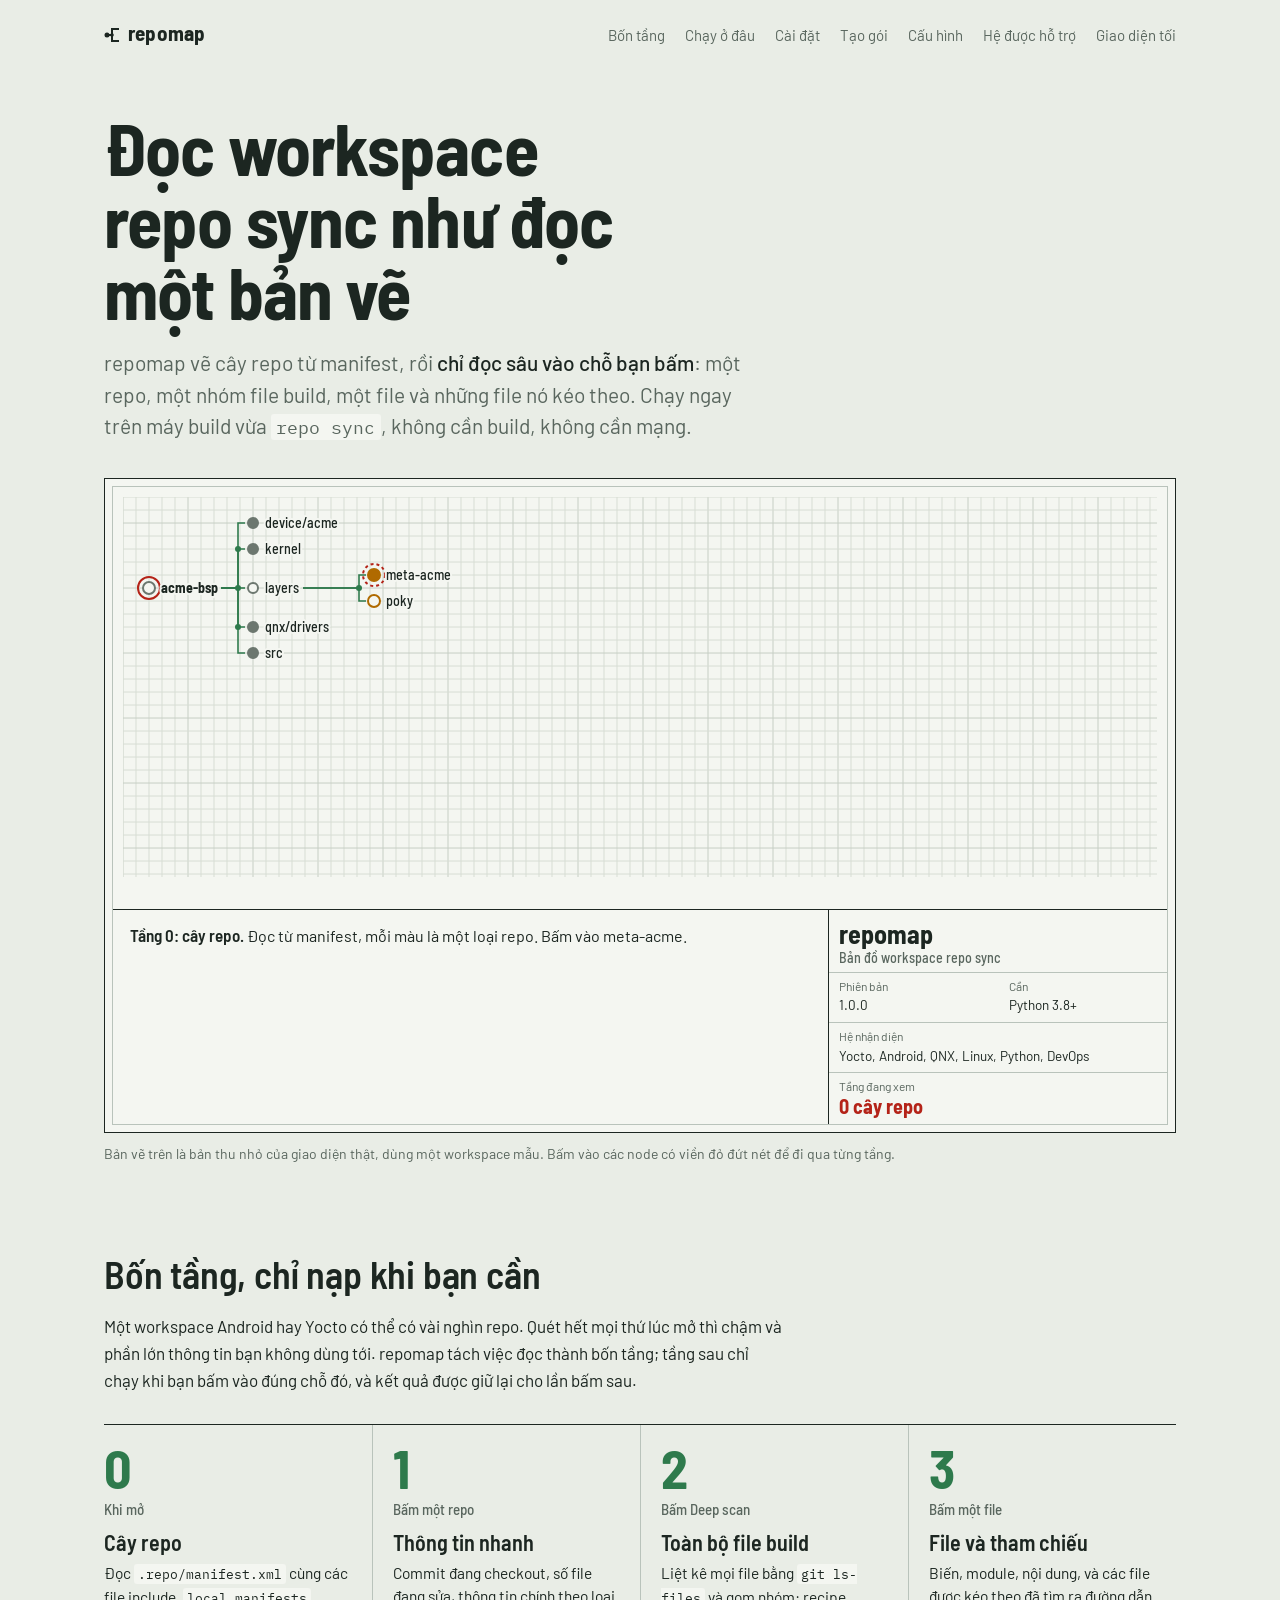
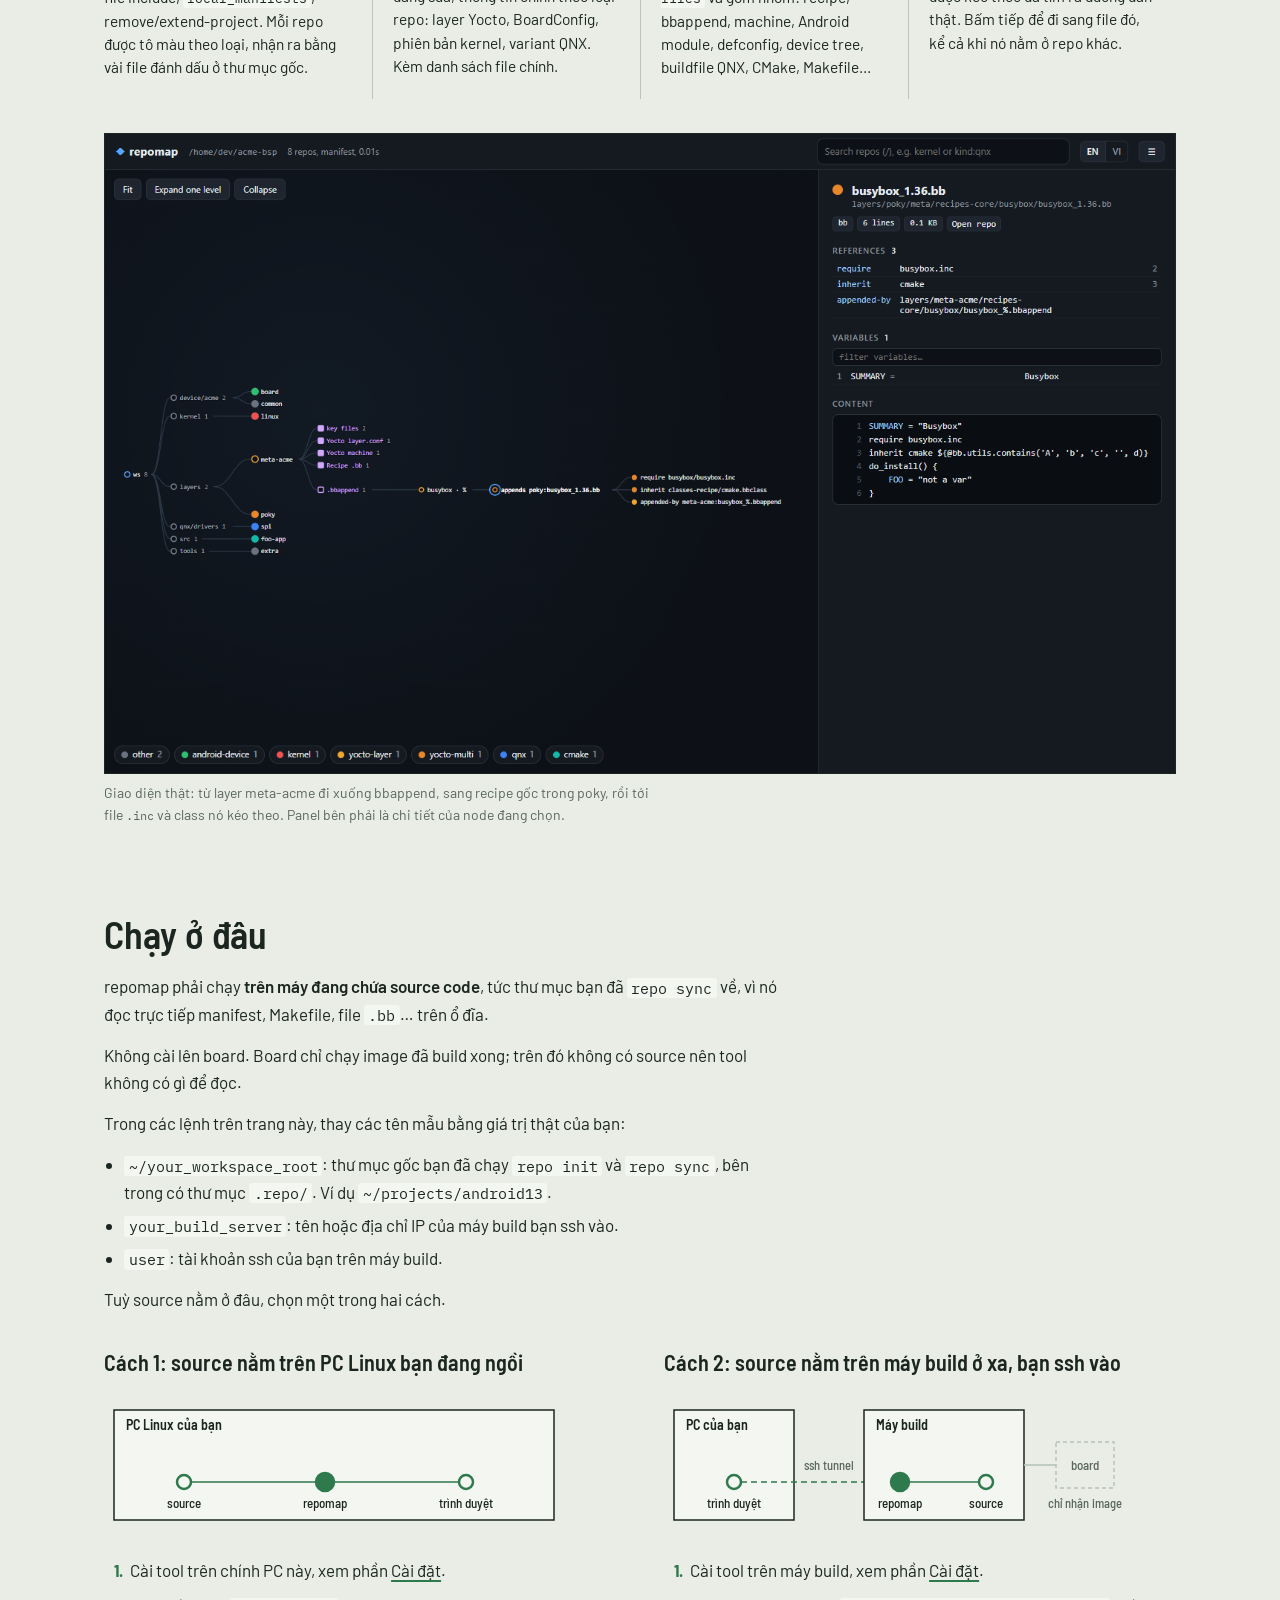
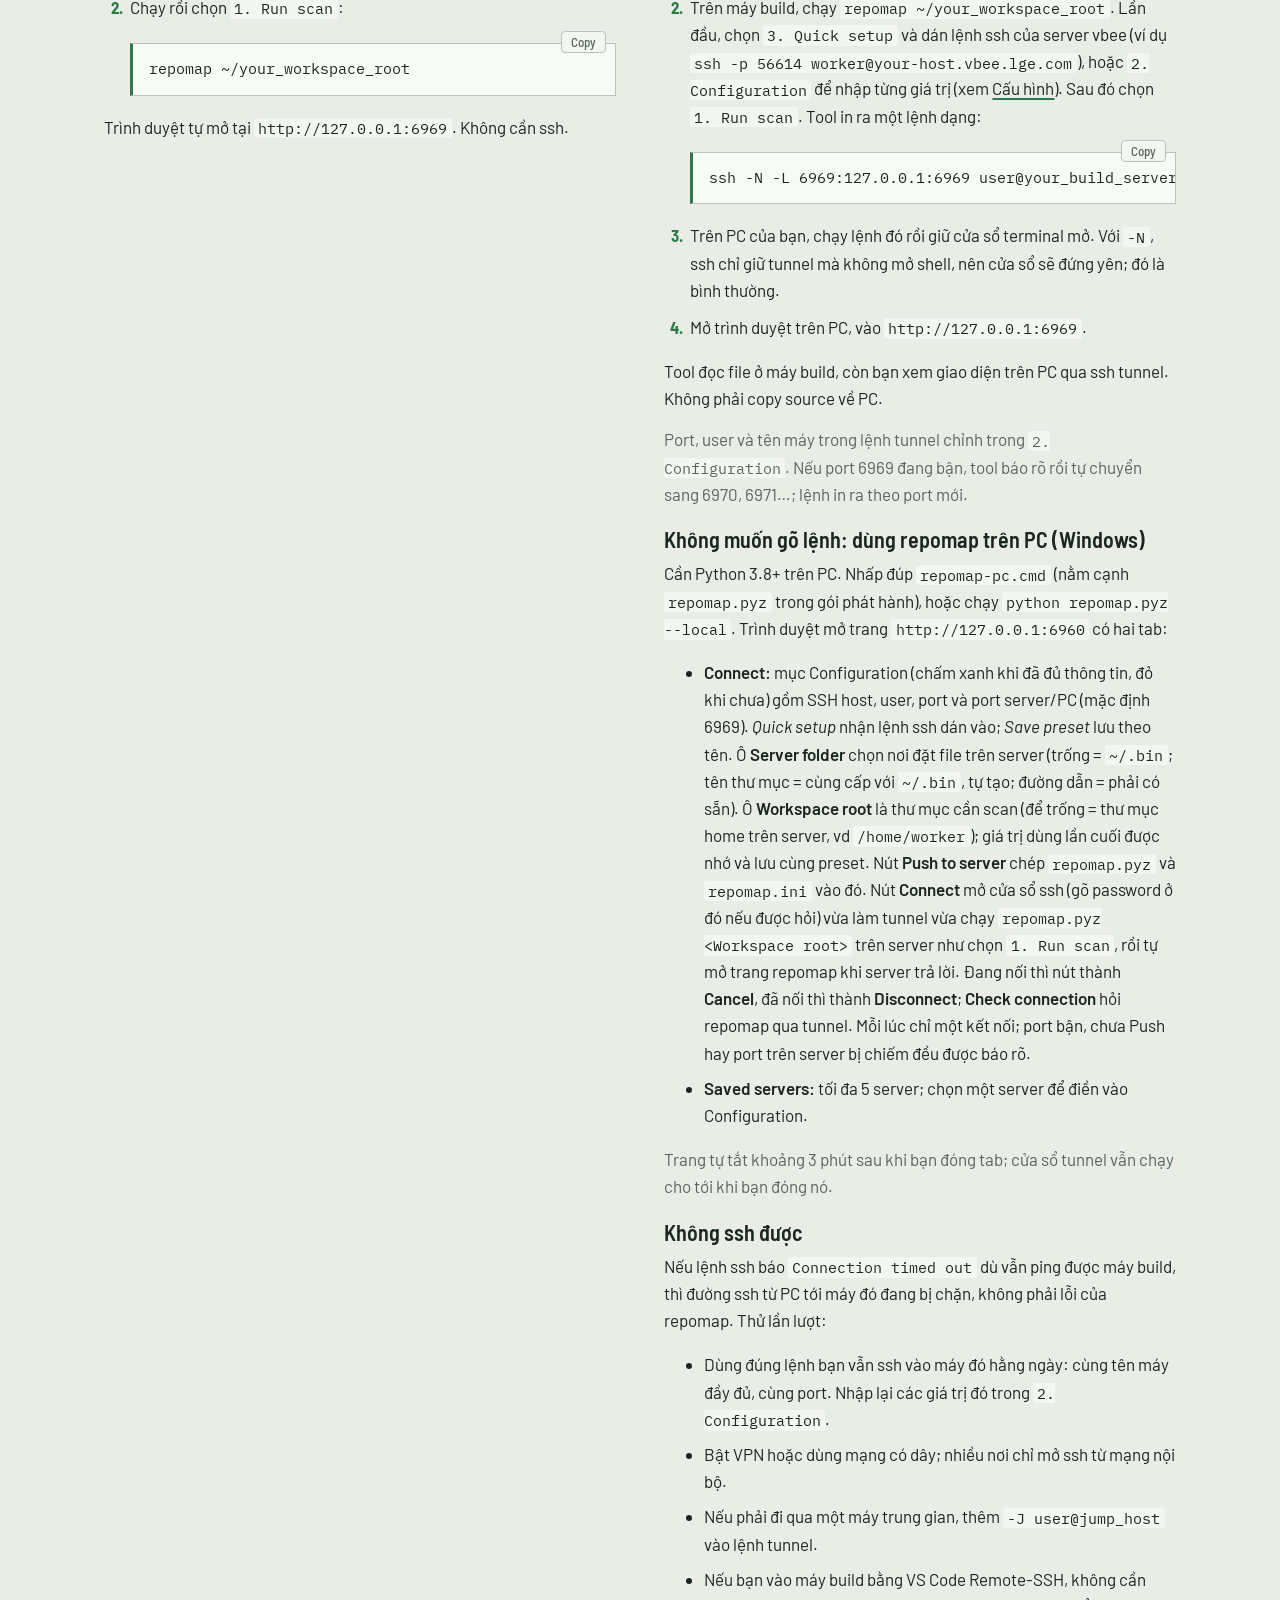
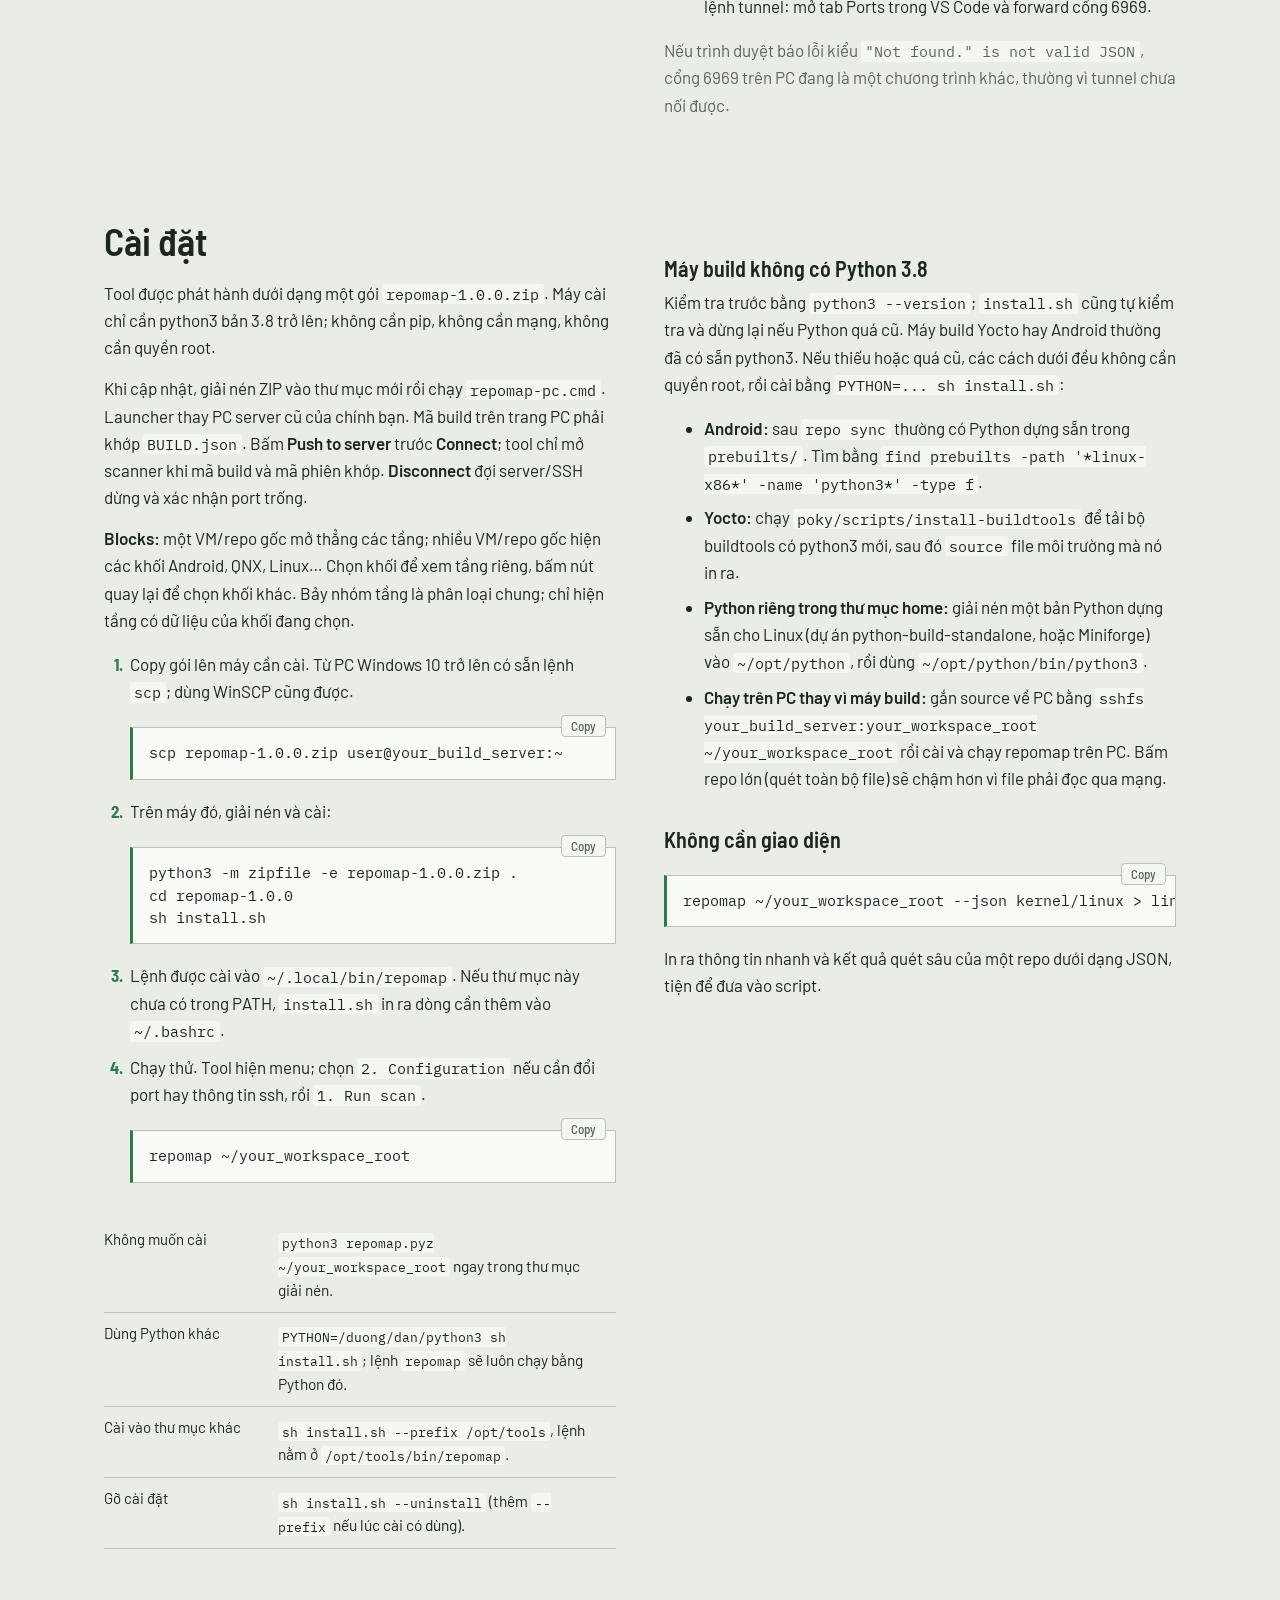
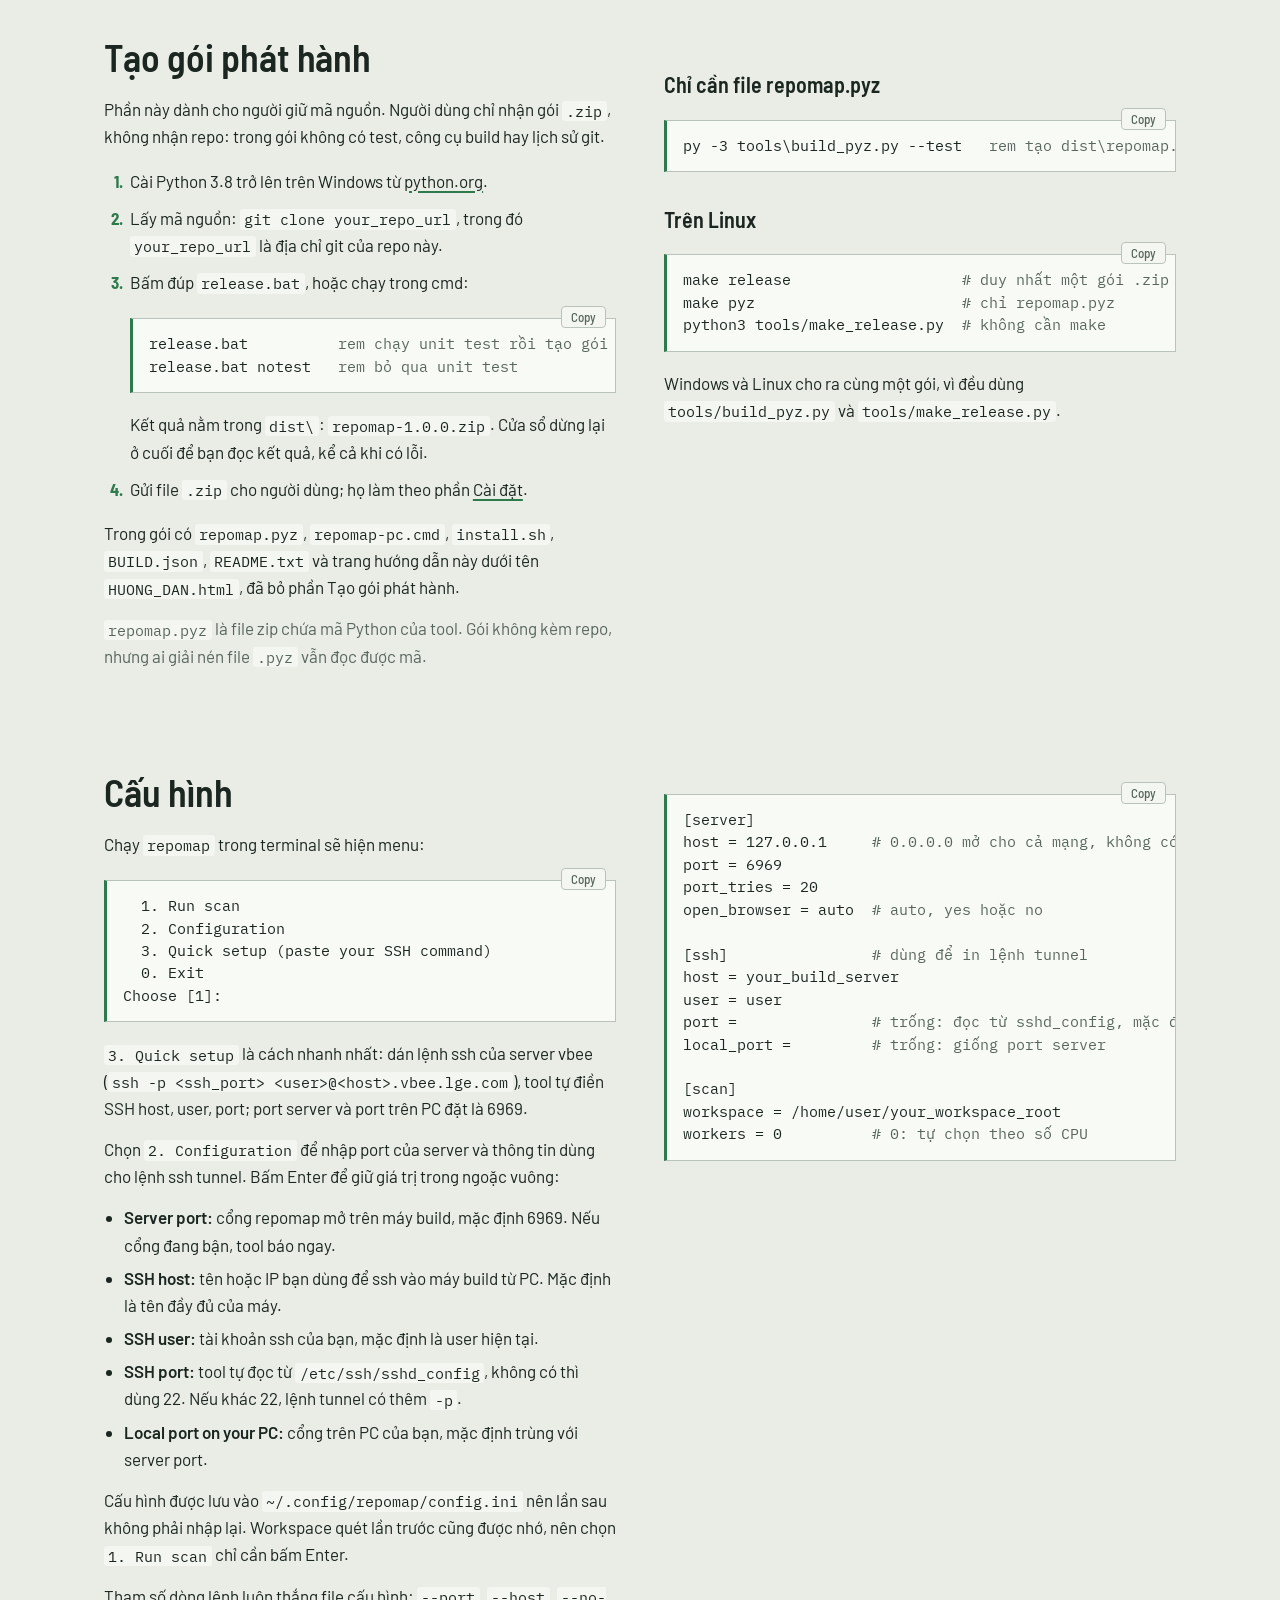
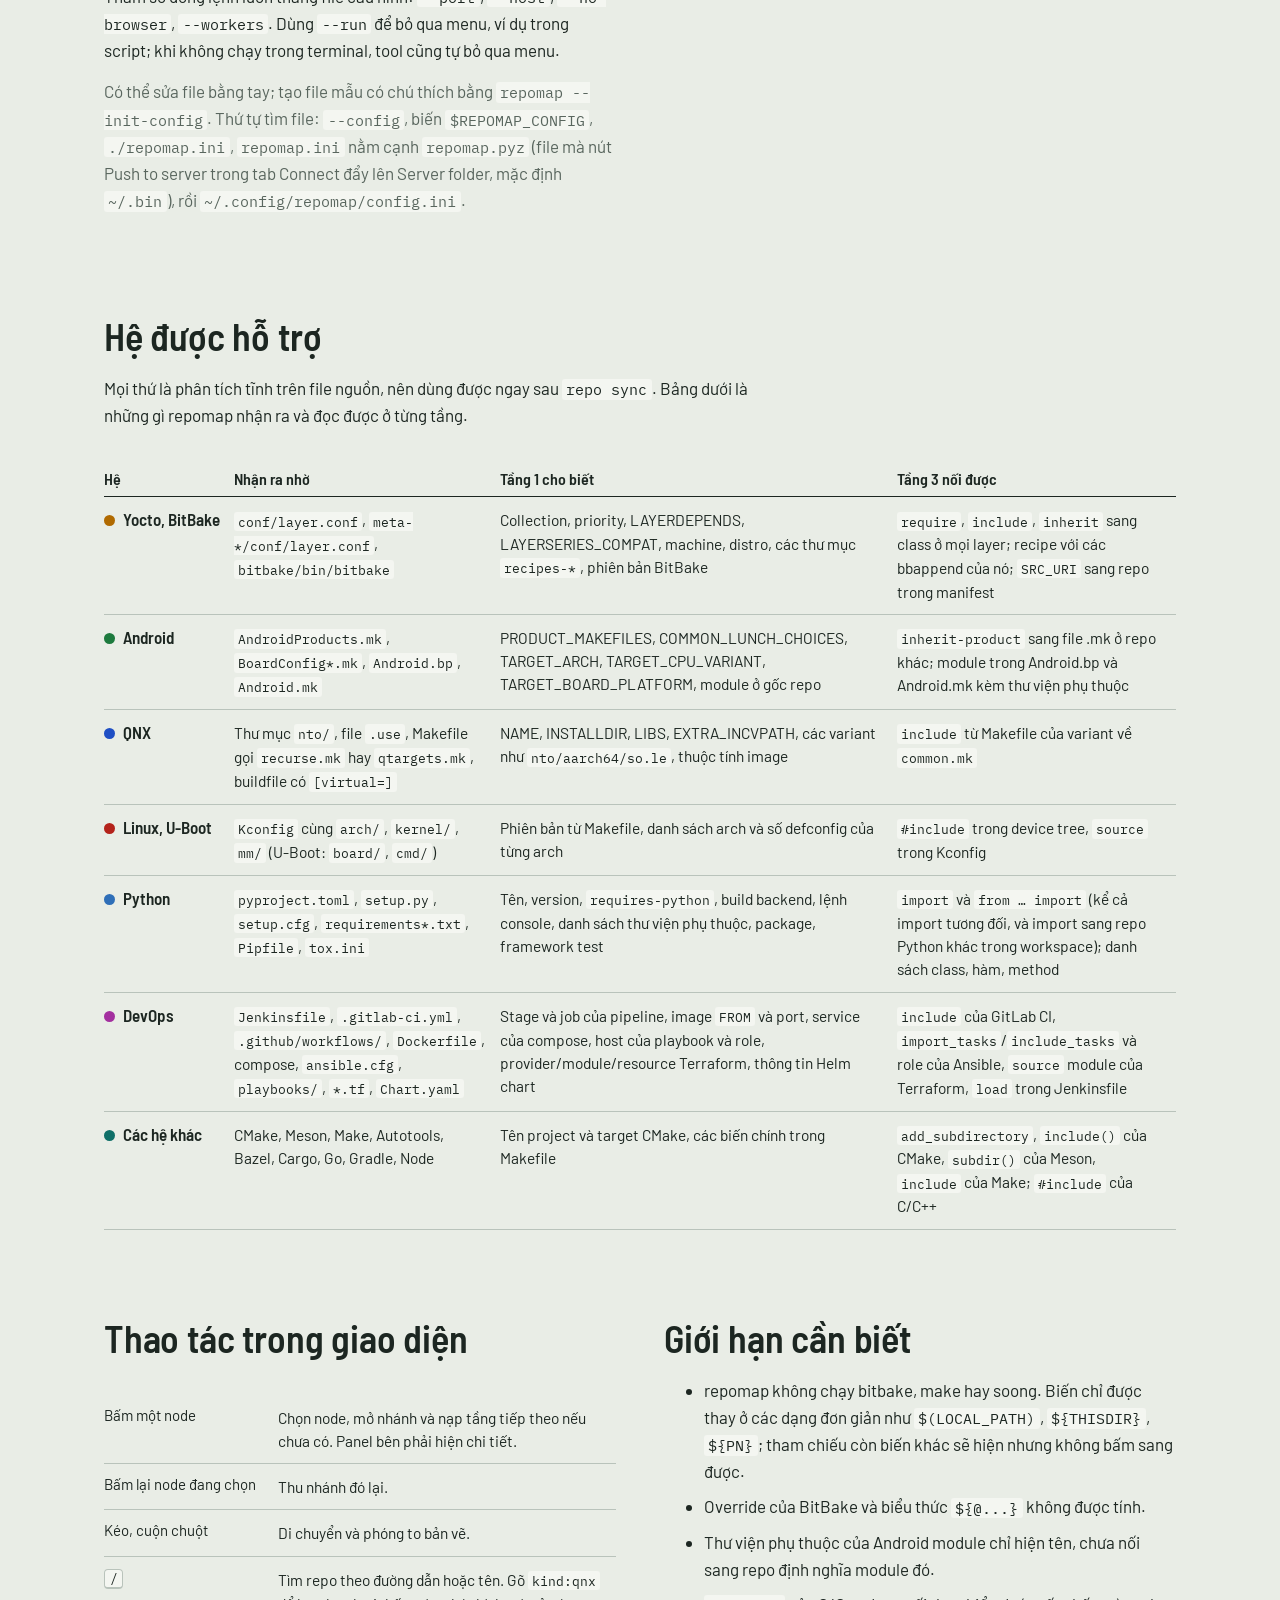
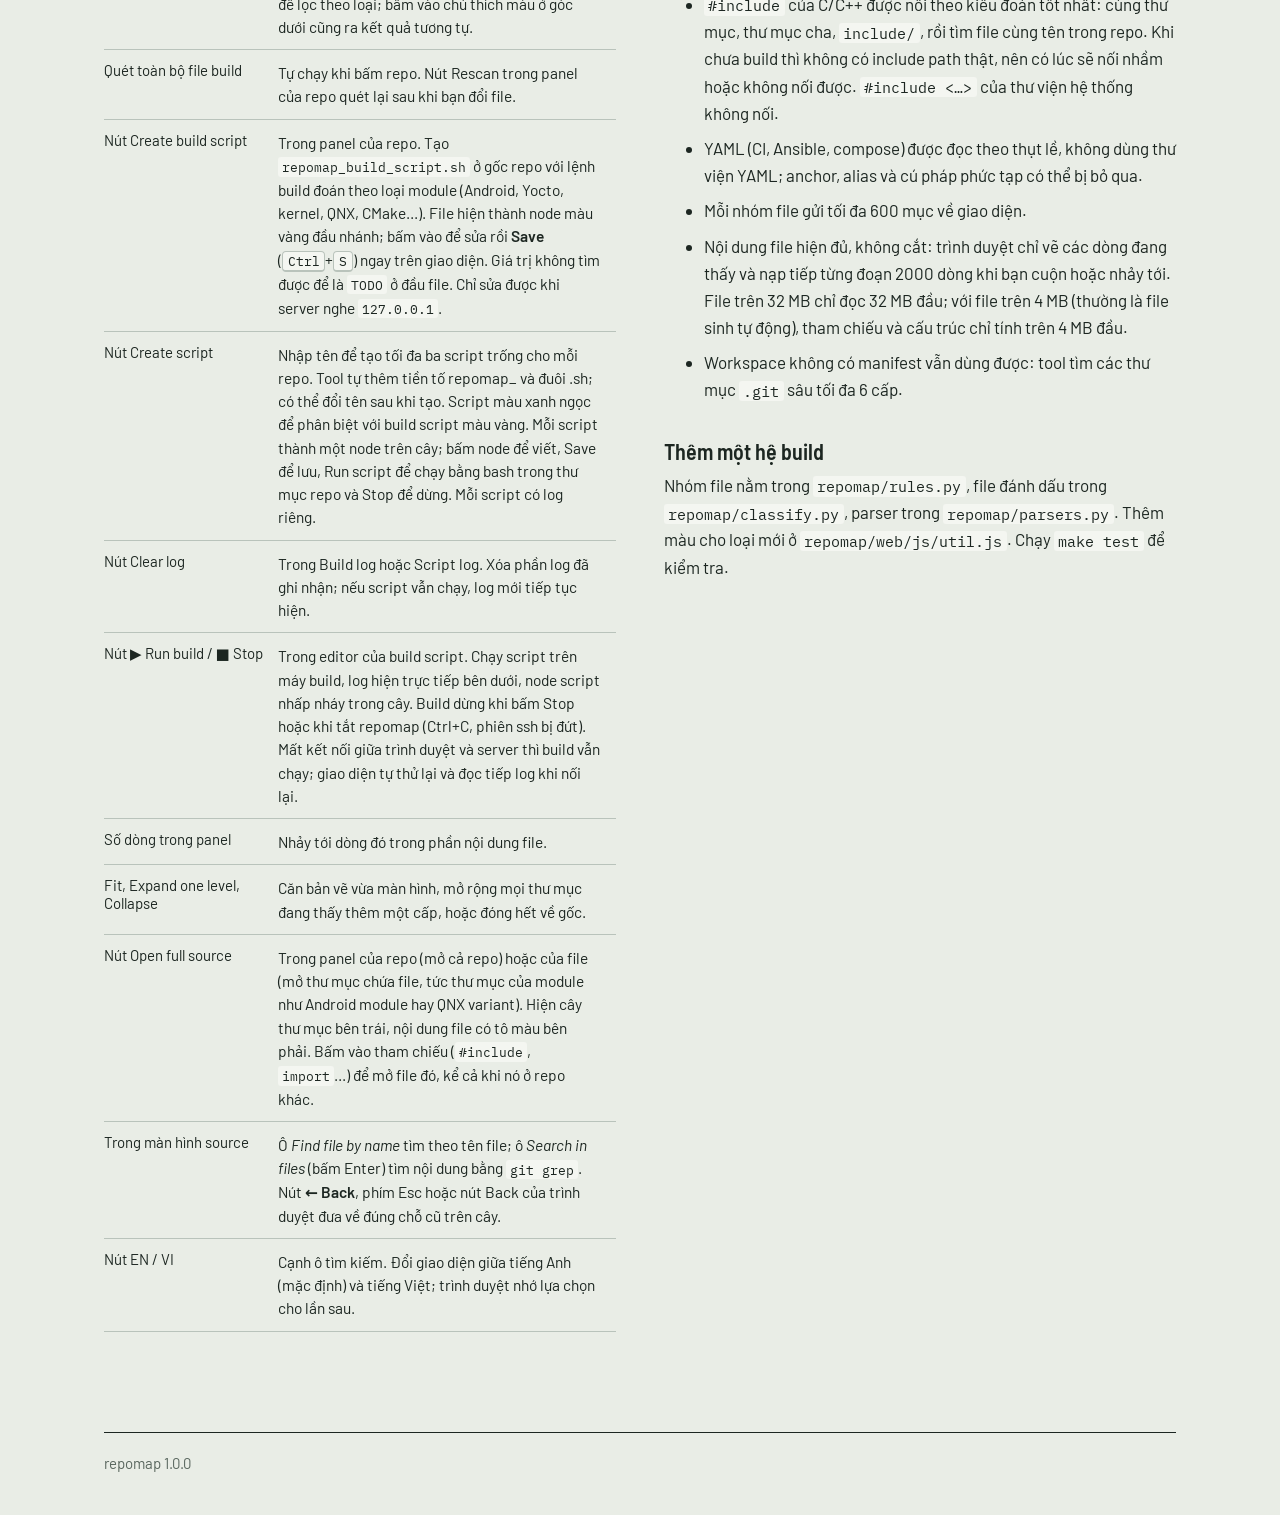
==== commit 992fa157: "Remove build.bat; release.bat is the single Windows packaging script build.bat only produced dist/re" ====
--- a/docs/index.html
+++ b/docs/index.html
@@ -413,7 +413,7 @@
     </div>
     <div>
       <h3>Chỉ cần file repomap.pyz</h3>
-      <div class="cmd"><pre>build.bat            <span class="c">rem tạo dist\repomap.pyz</span></pre></div>
+      <div class="cmd"><pre>py -3 tools\build_pyz.py --test   <span class="c">rem tạo dist\repomap.pyz (bỏ --test để không chạy test)</span></pre></div>
       <h3>Trên Linux</h3>
       <div class="cmd"><pre>make release                   <span class="c"># duy nhất một gói .zip</span>
 make pyz                       <span class="c"># chỉ repomap.pyz</span>
